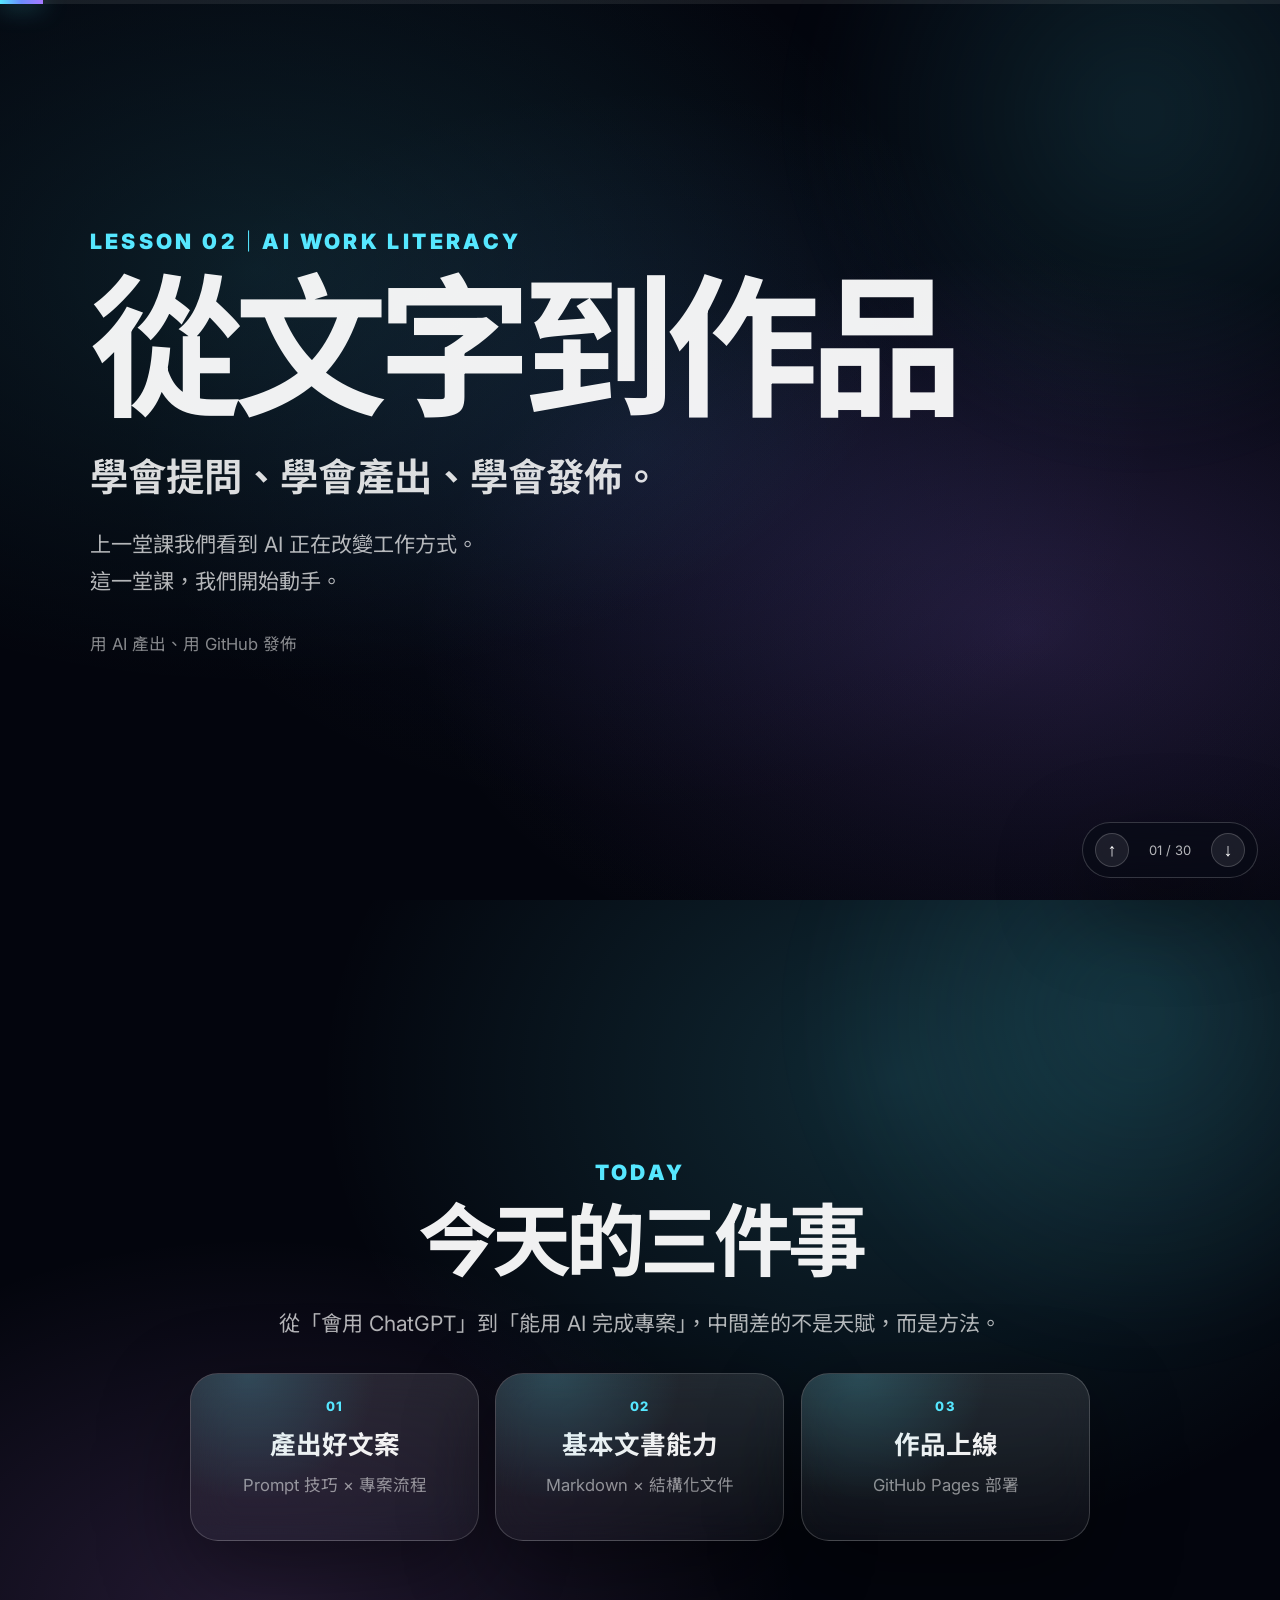
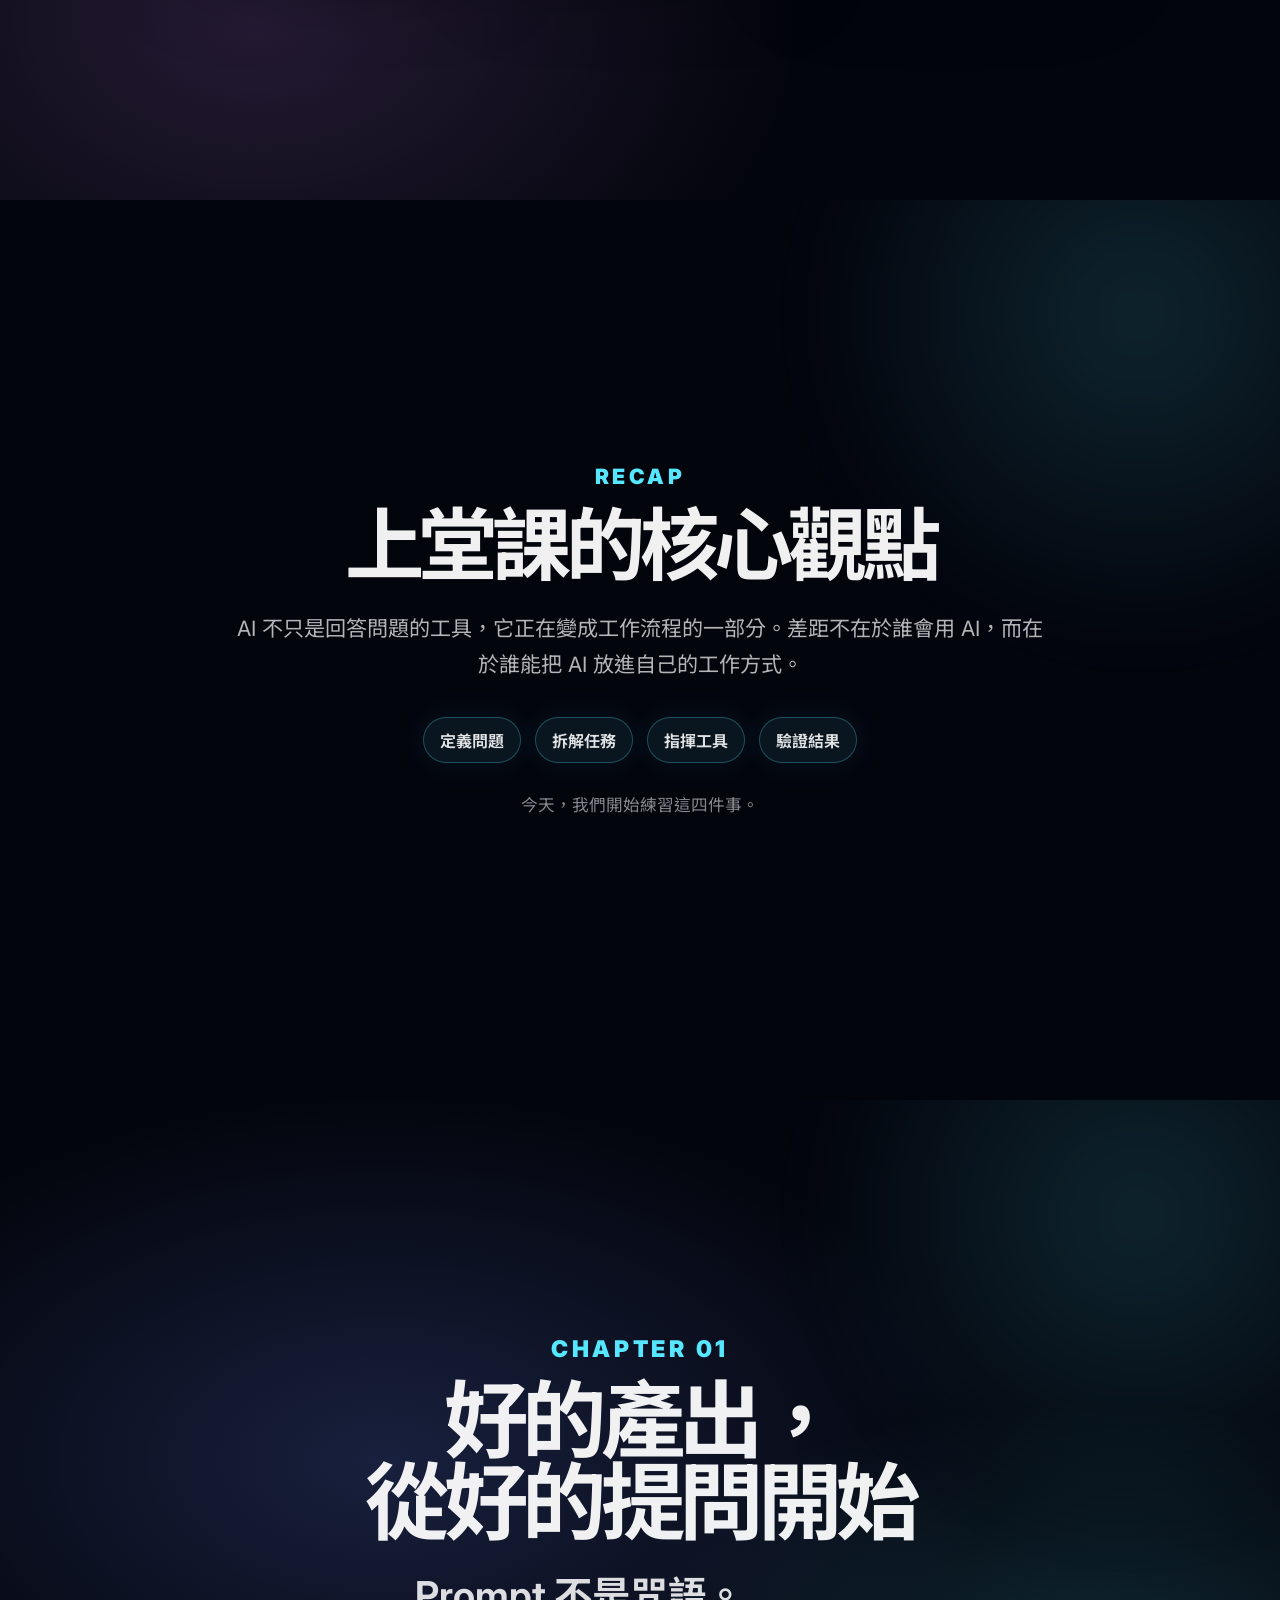
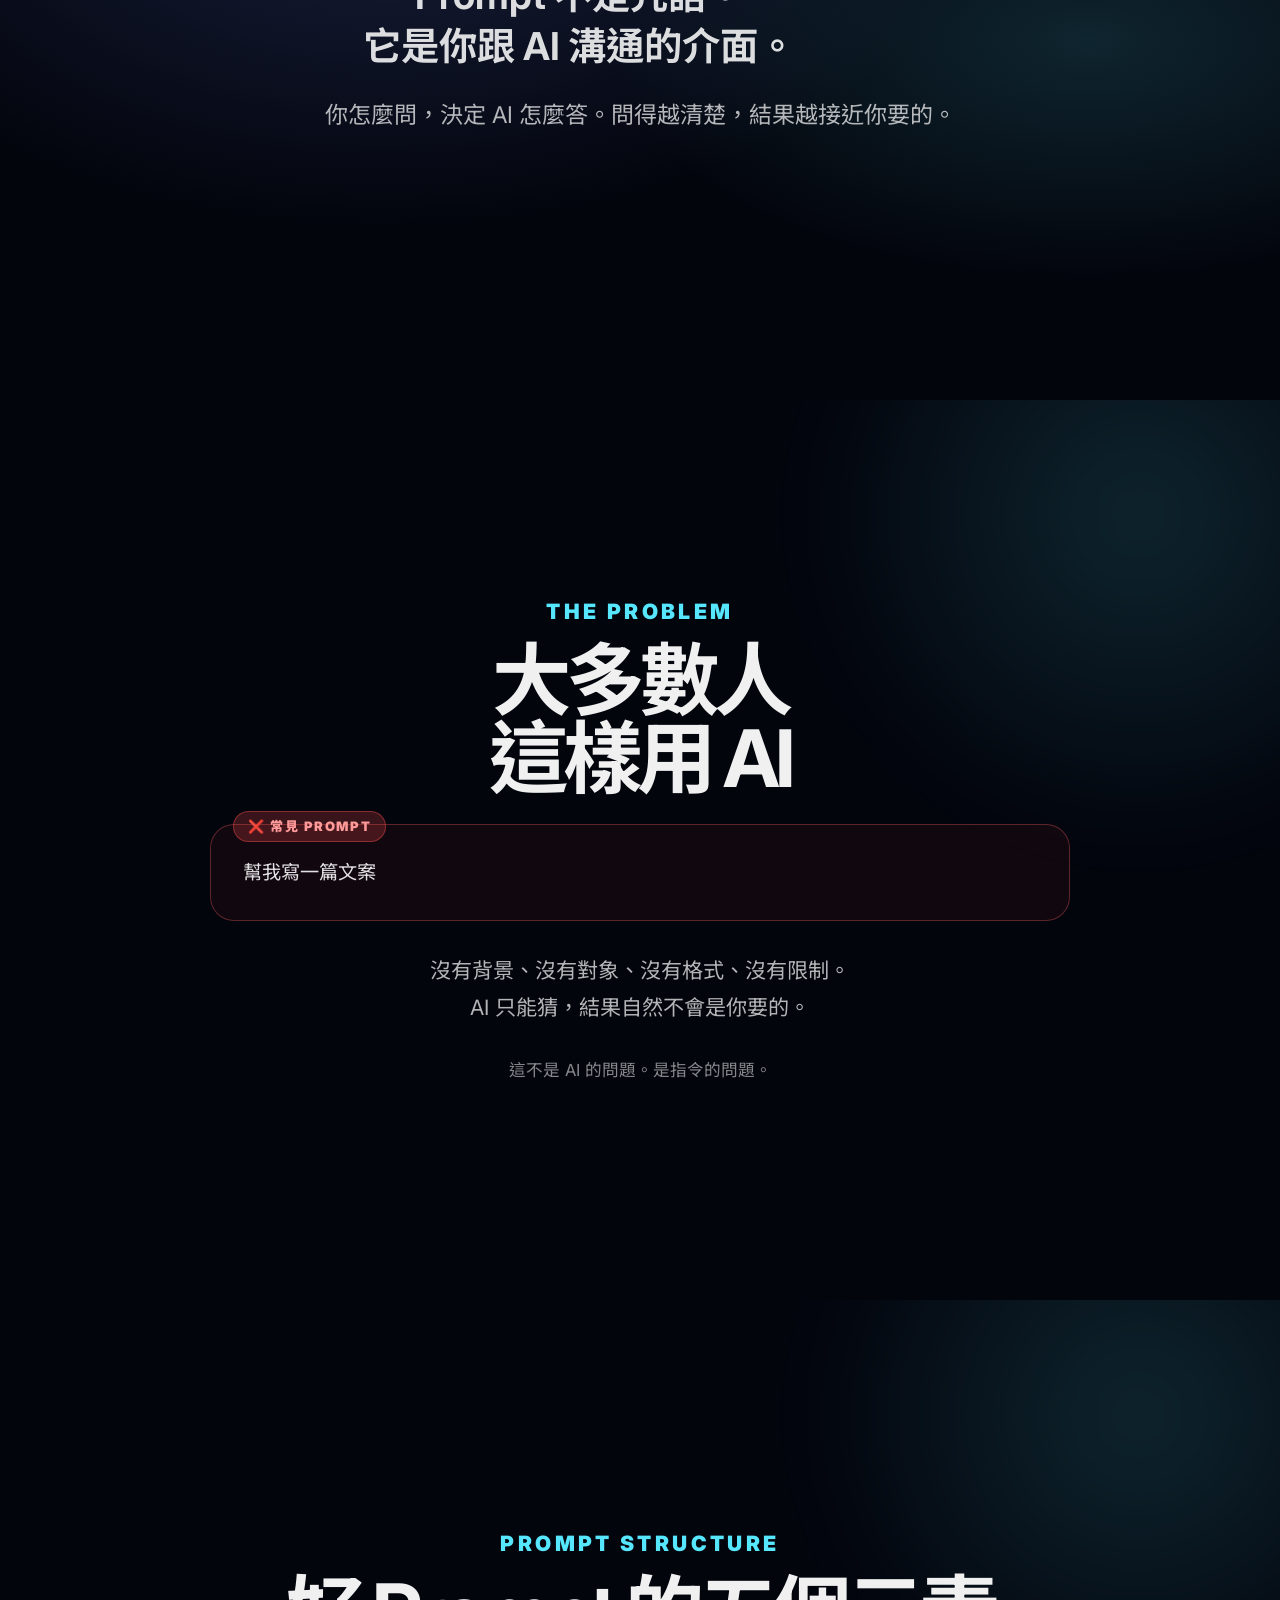
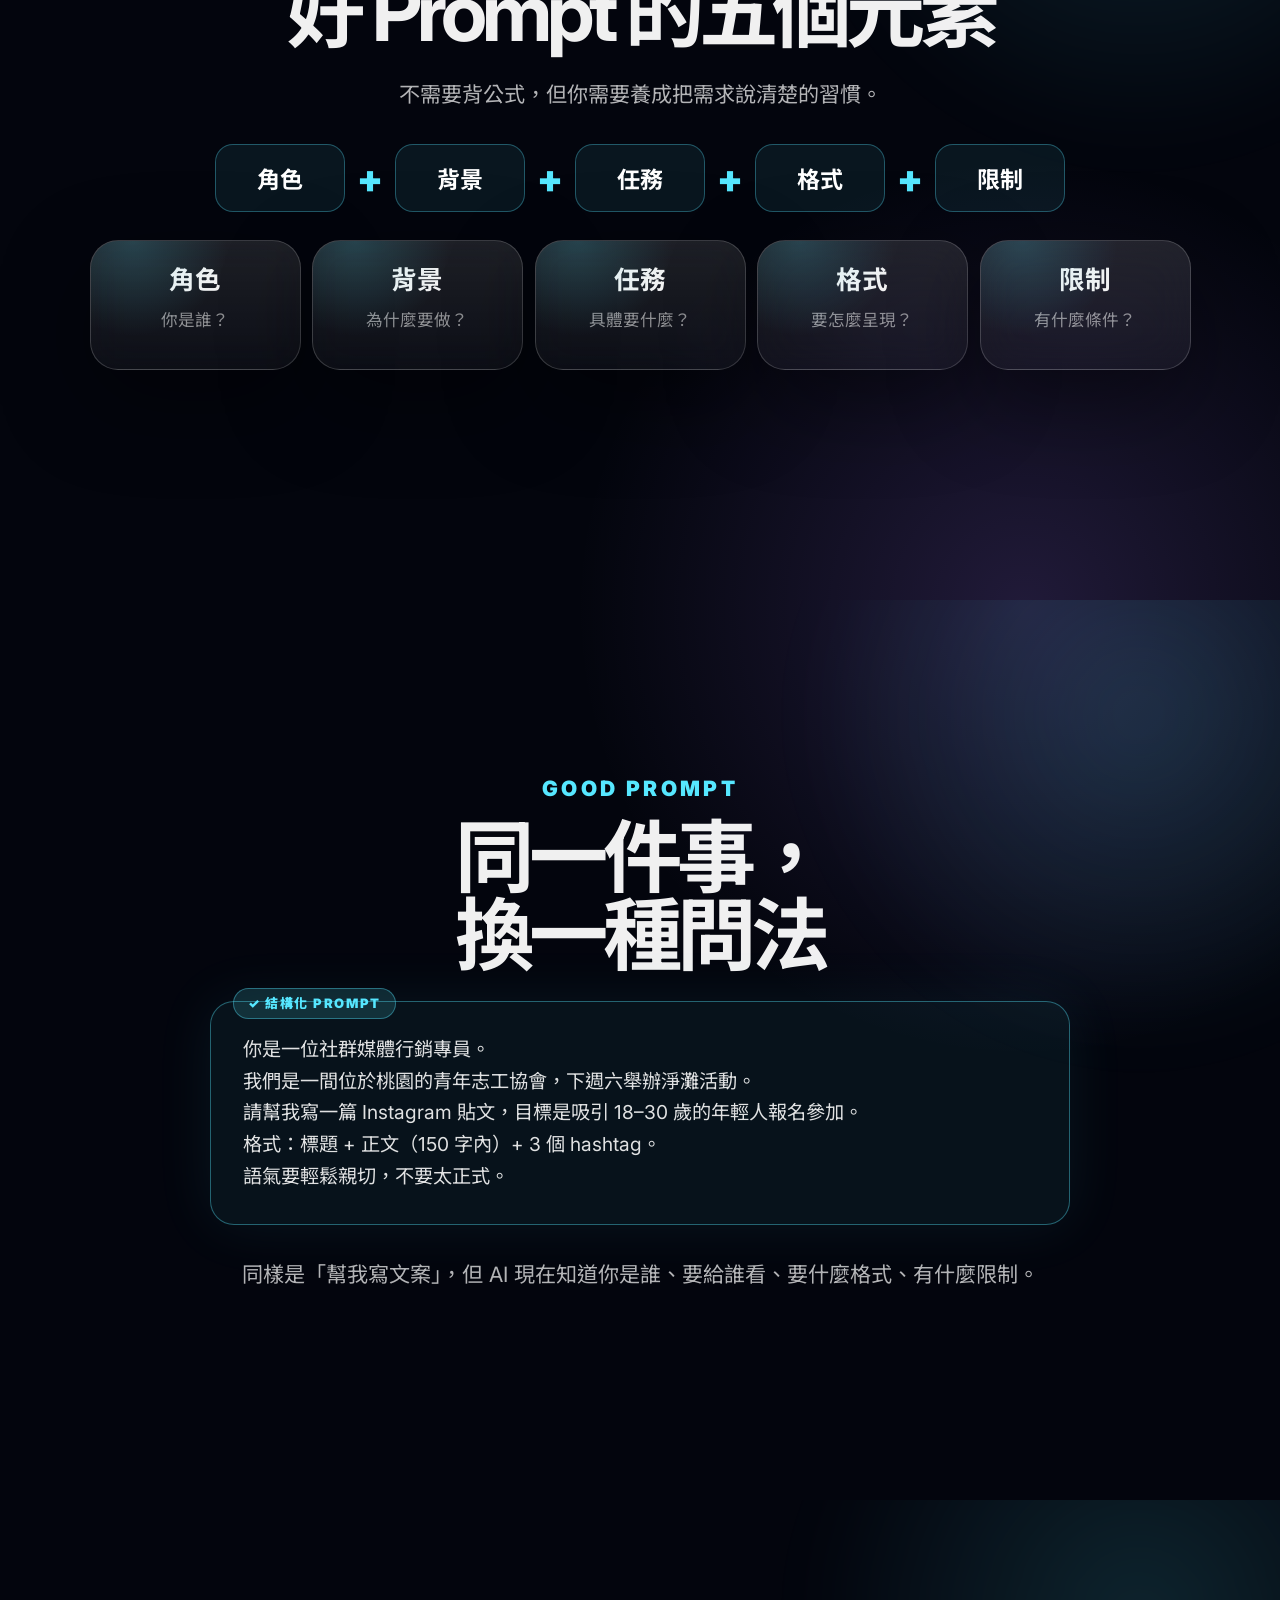
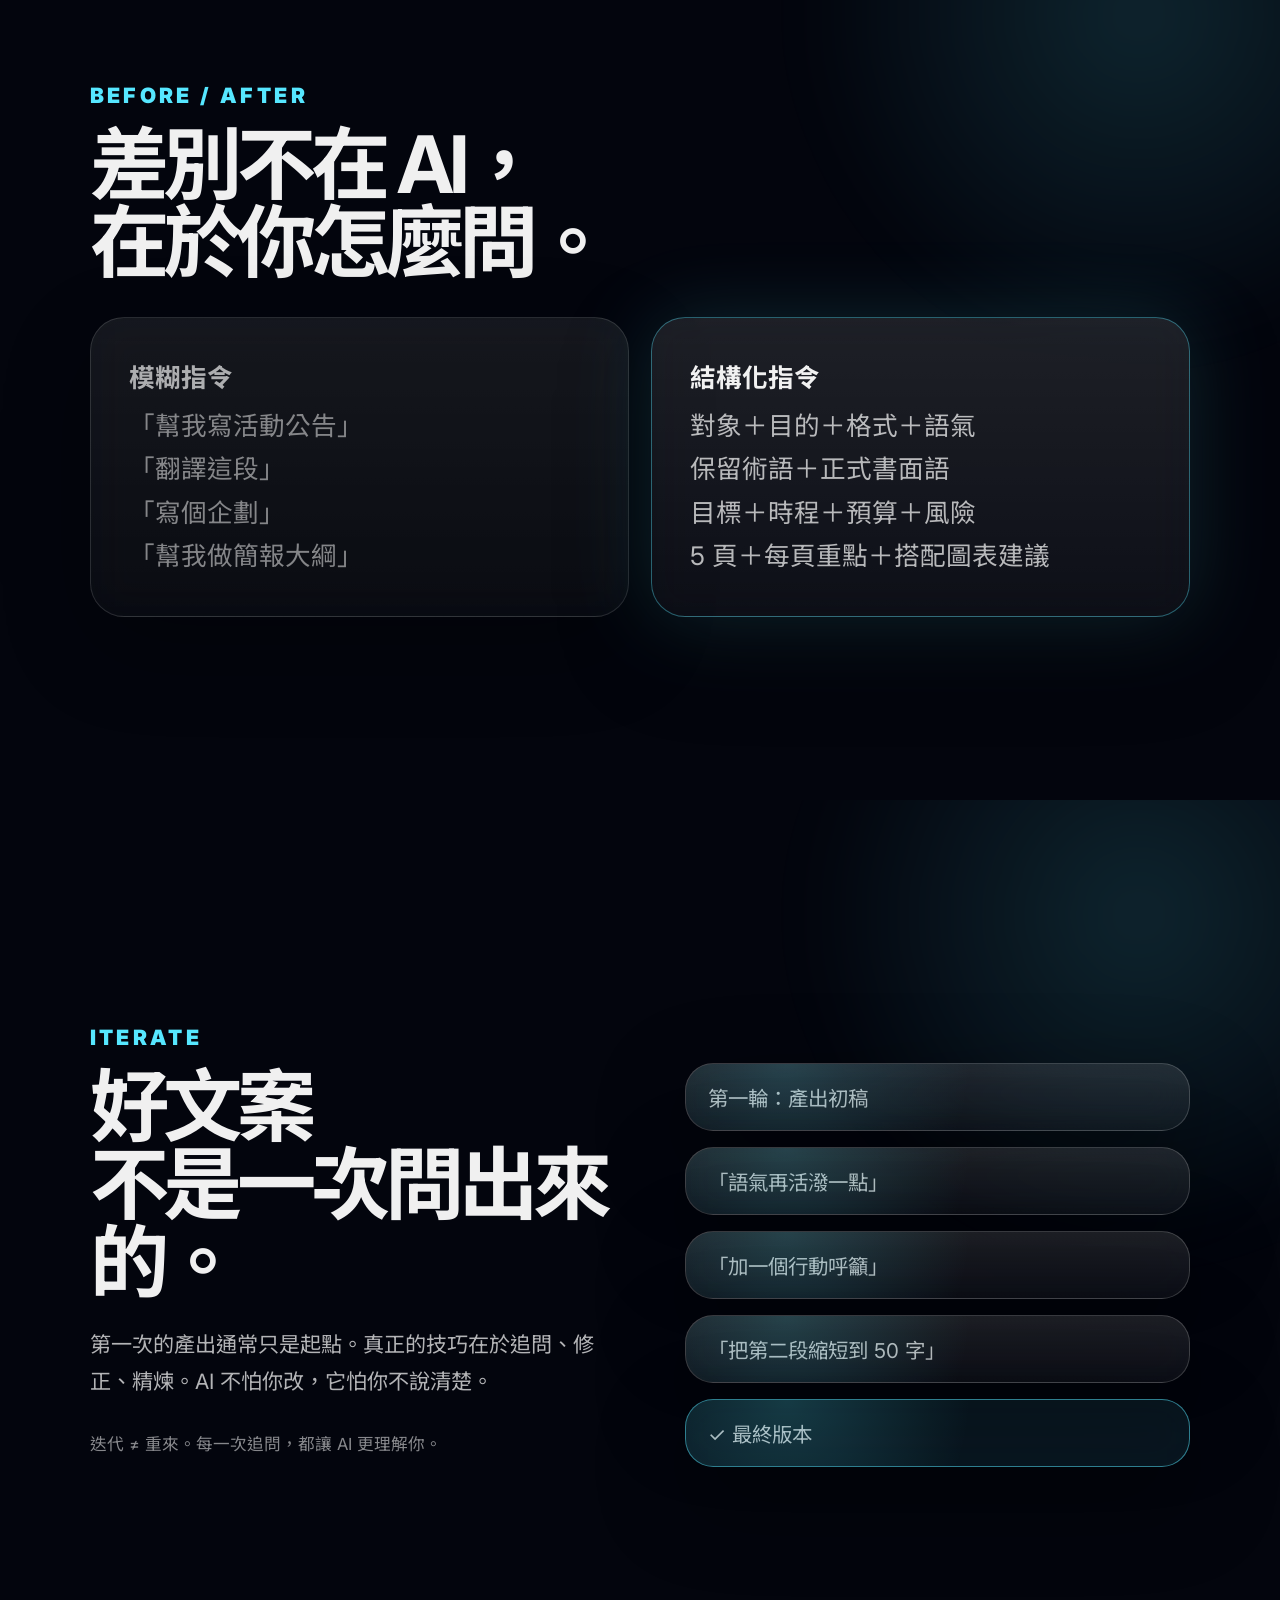
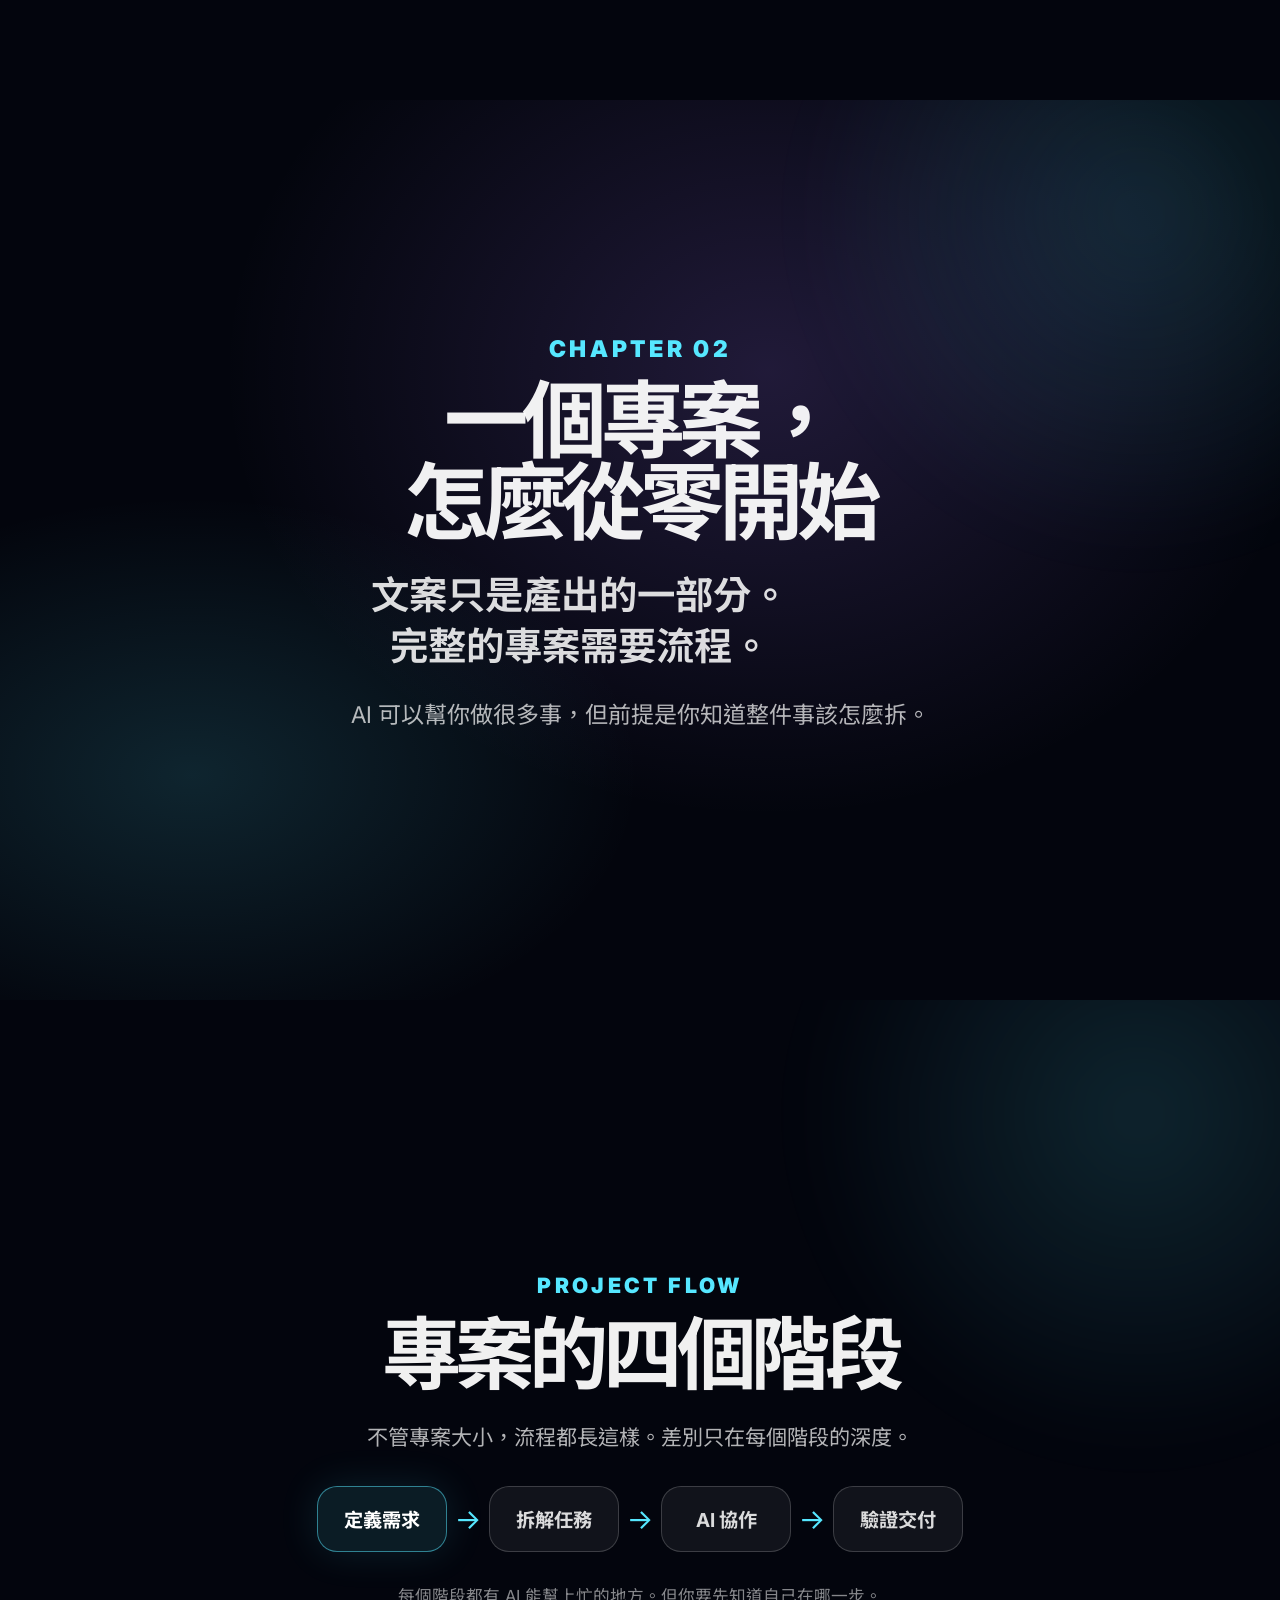
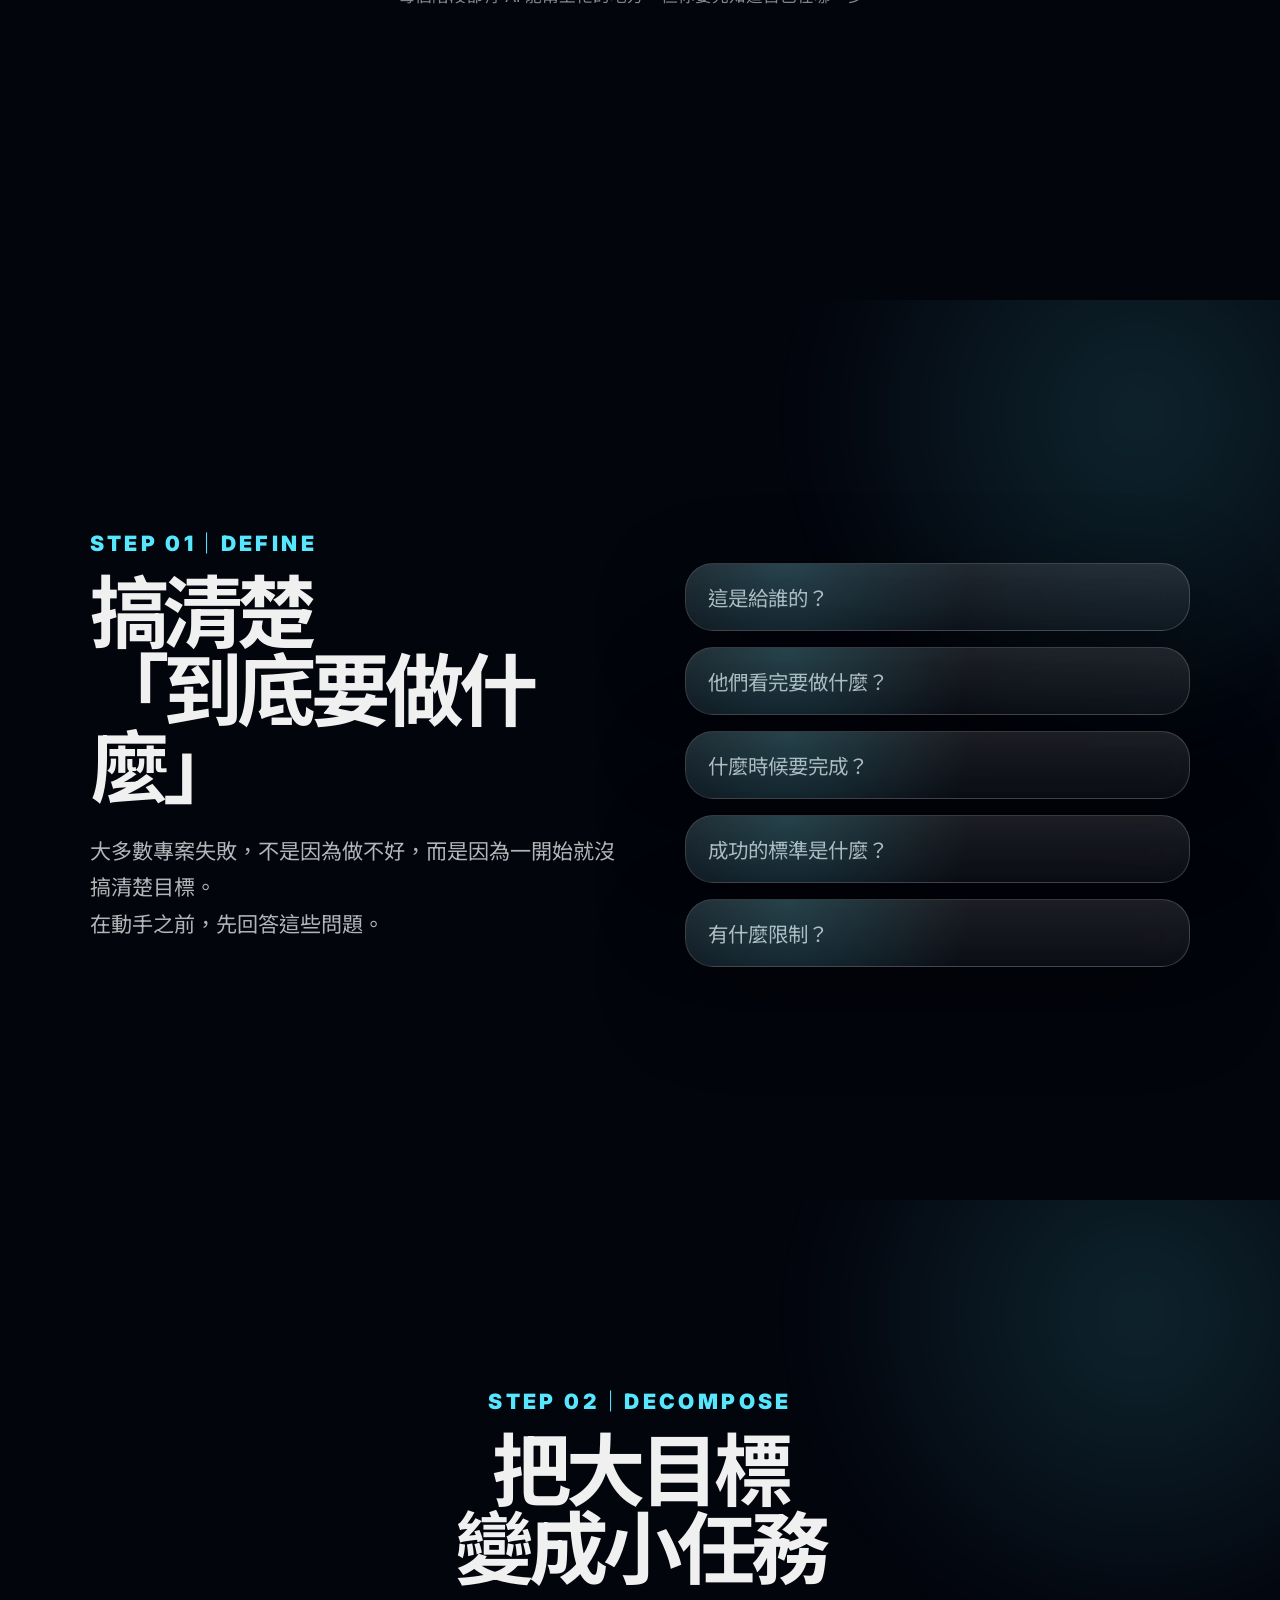
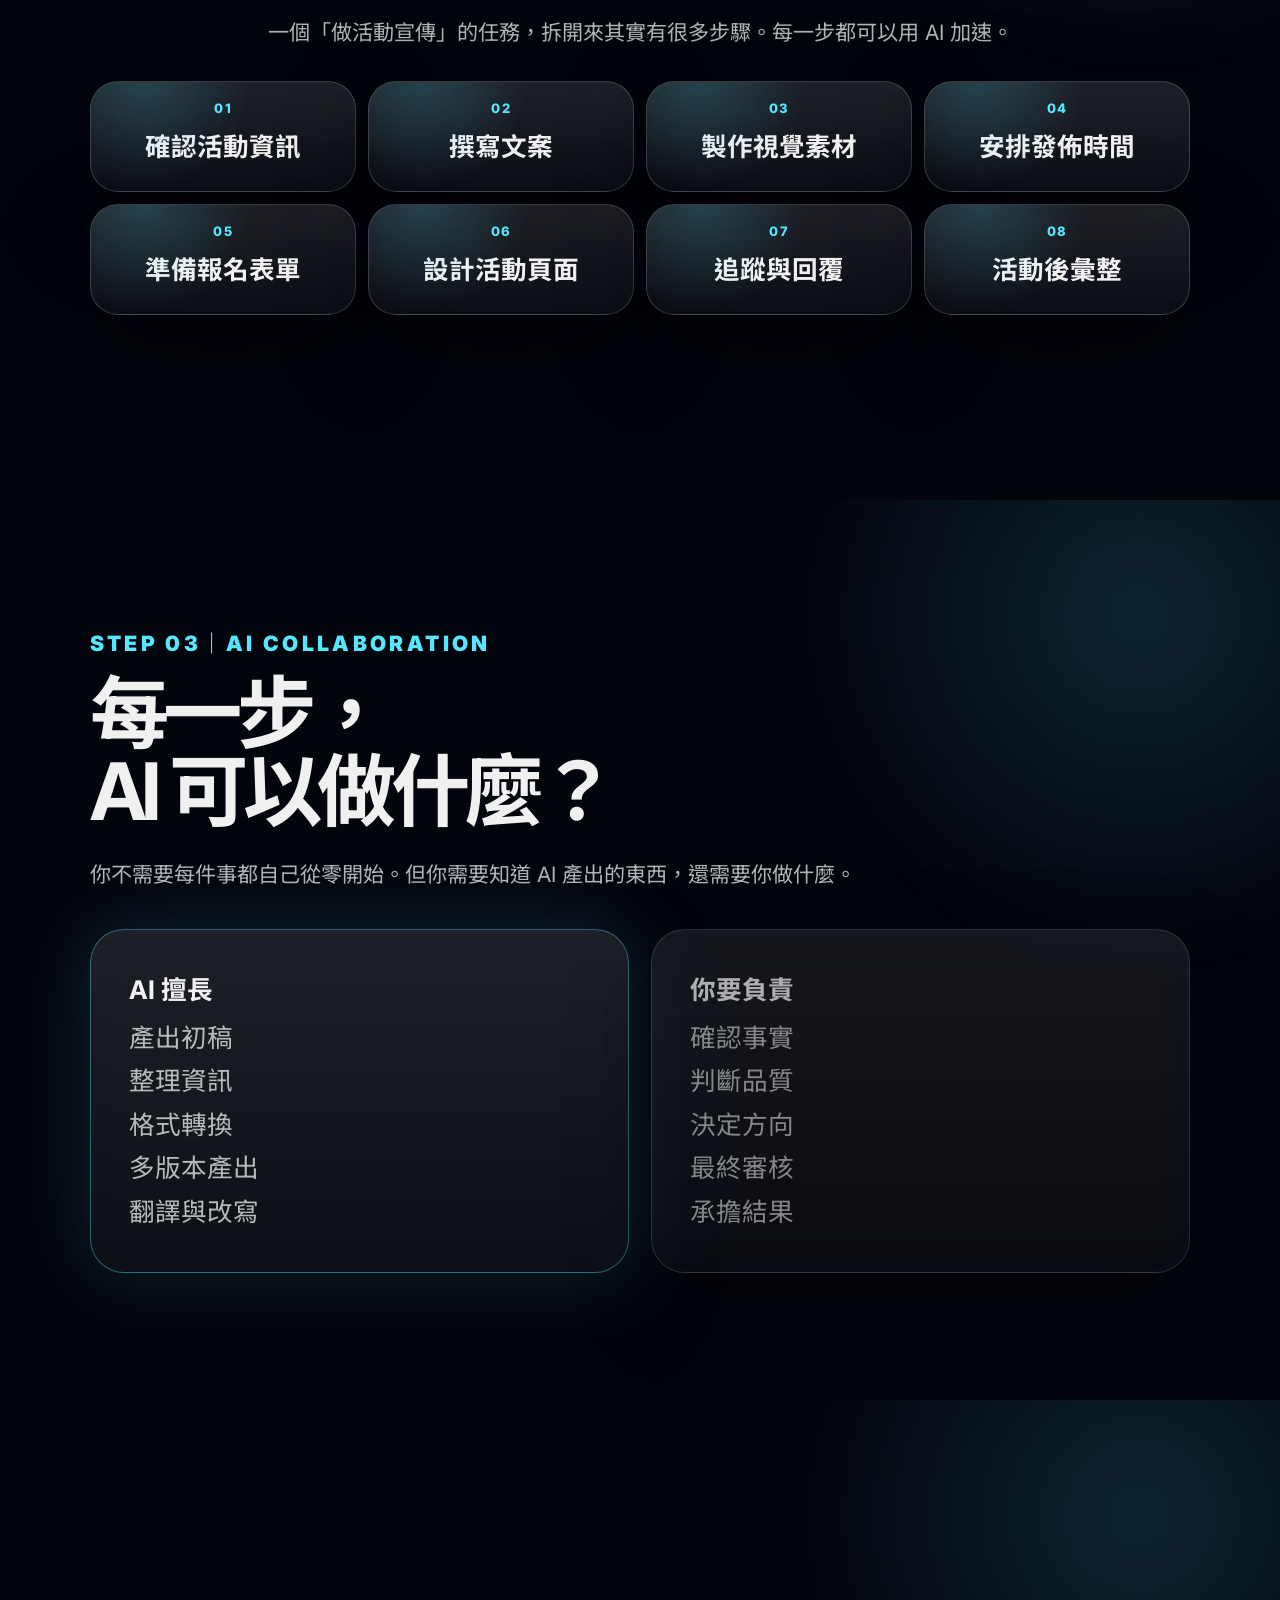
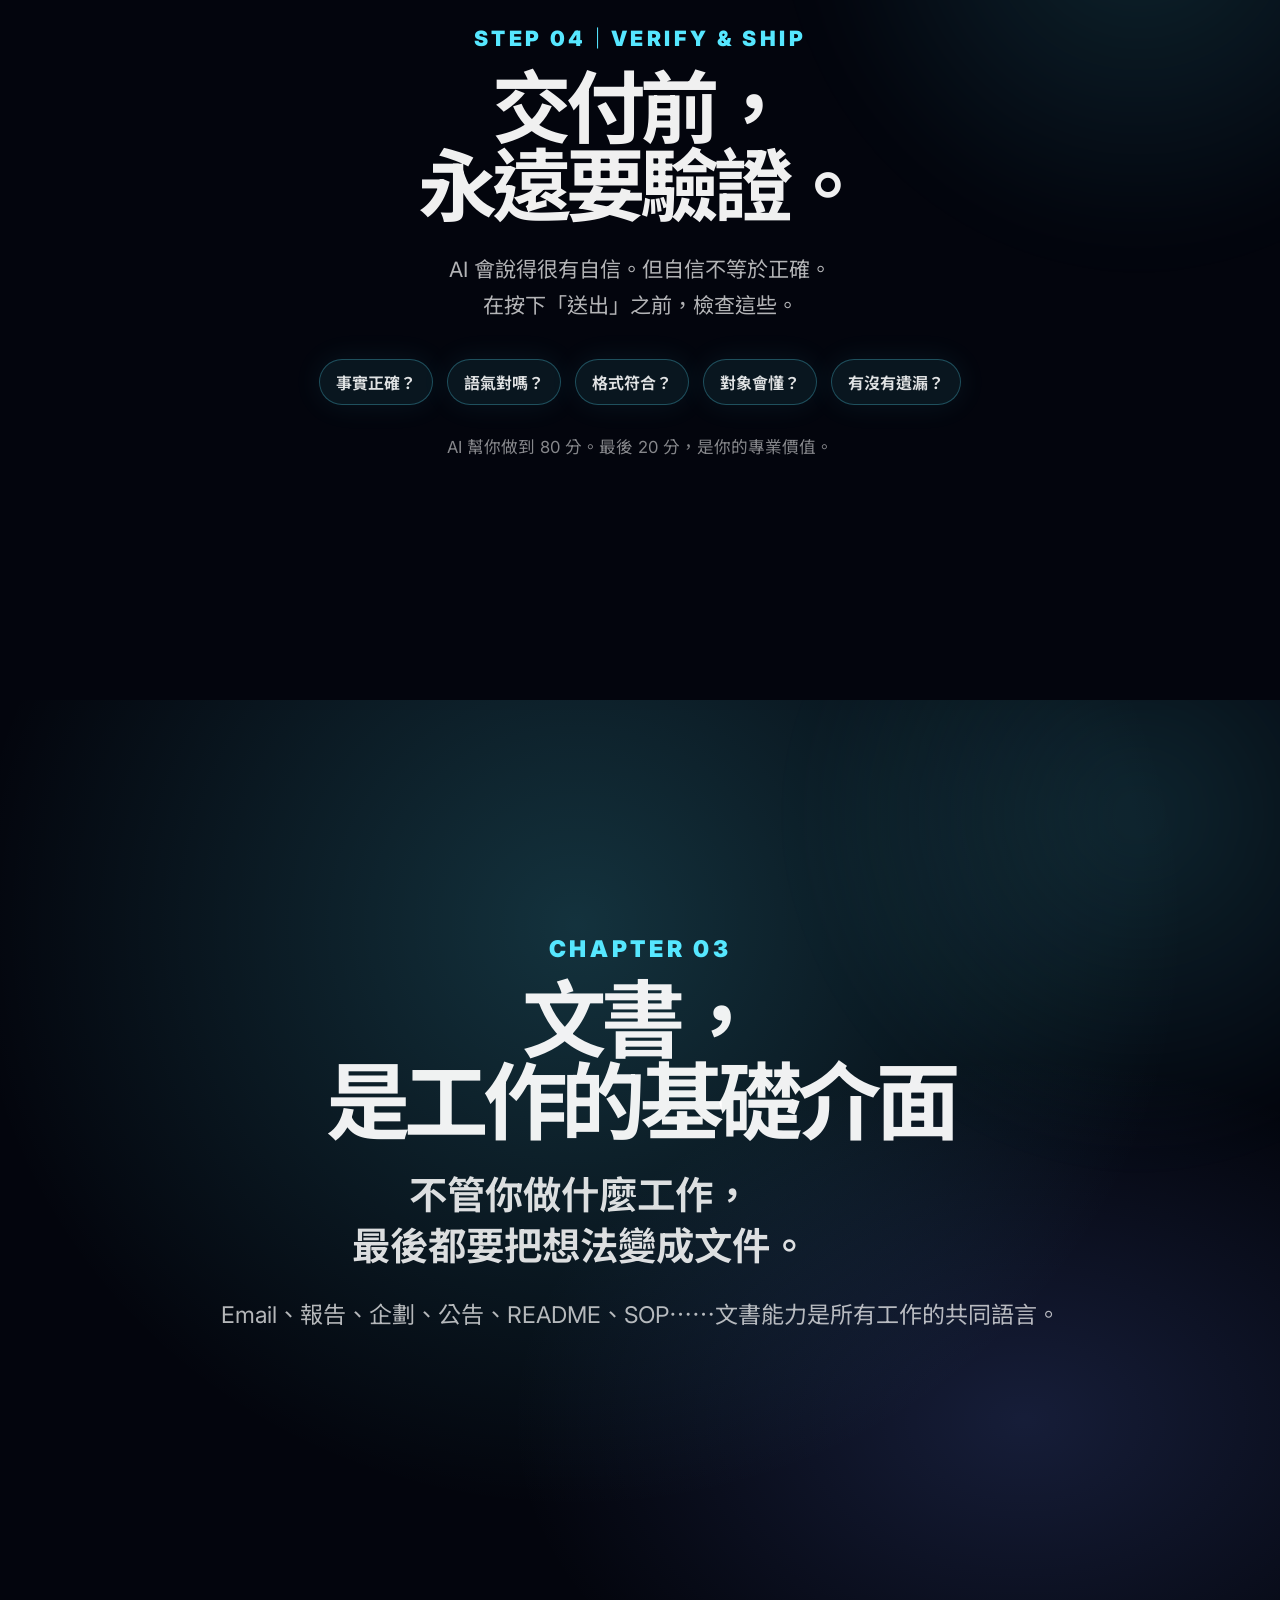
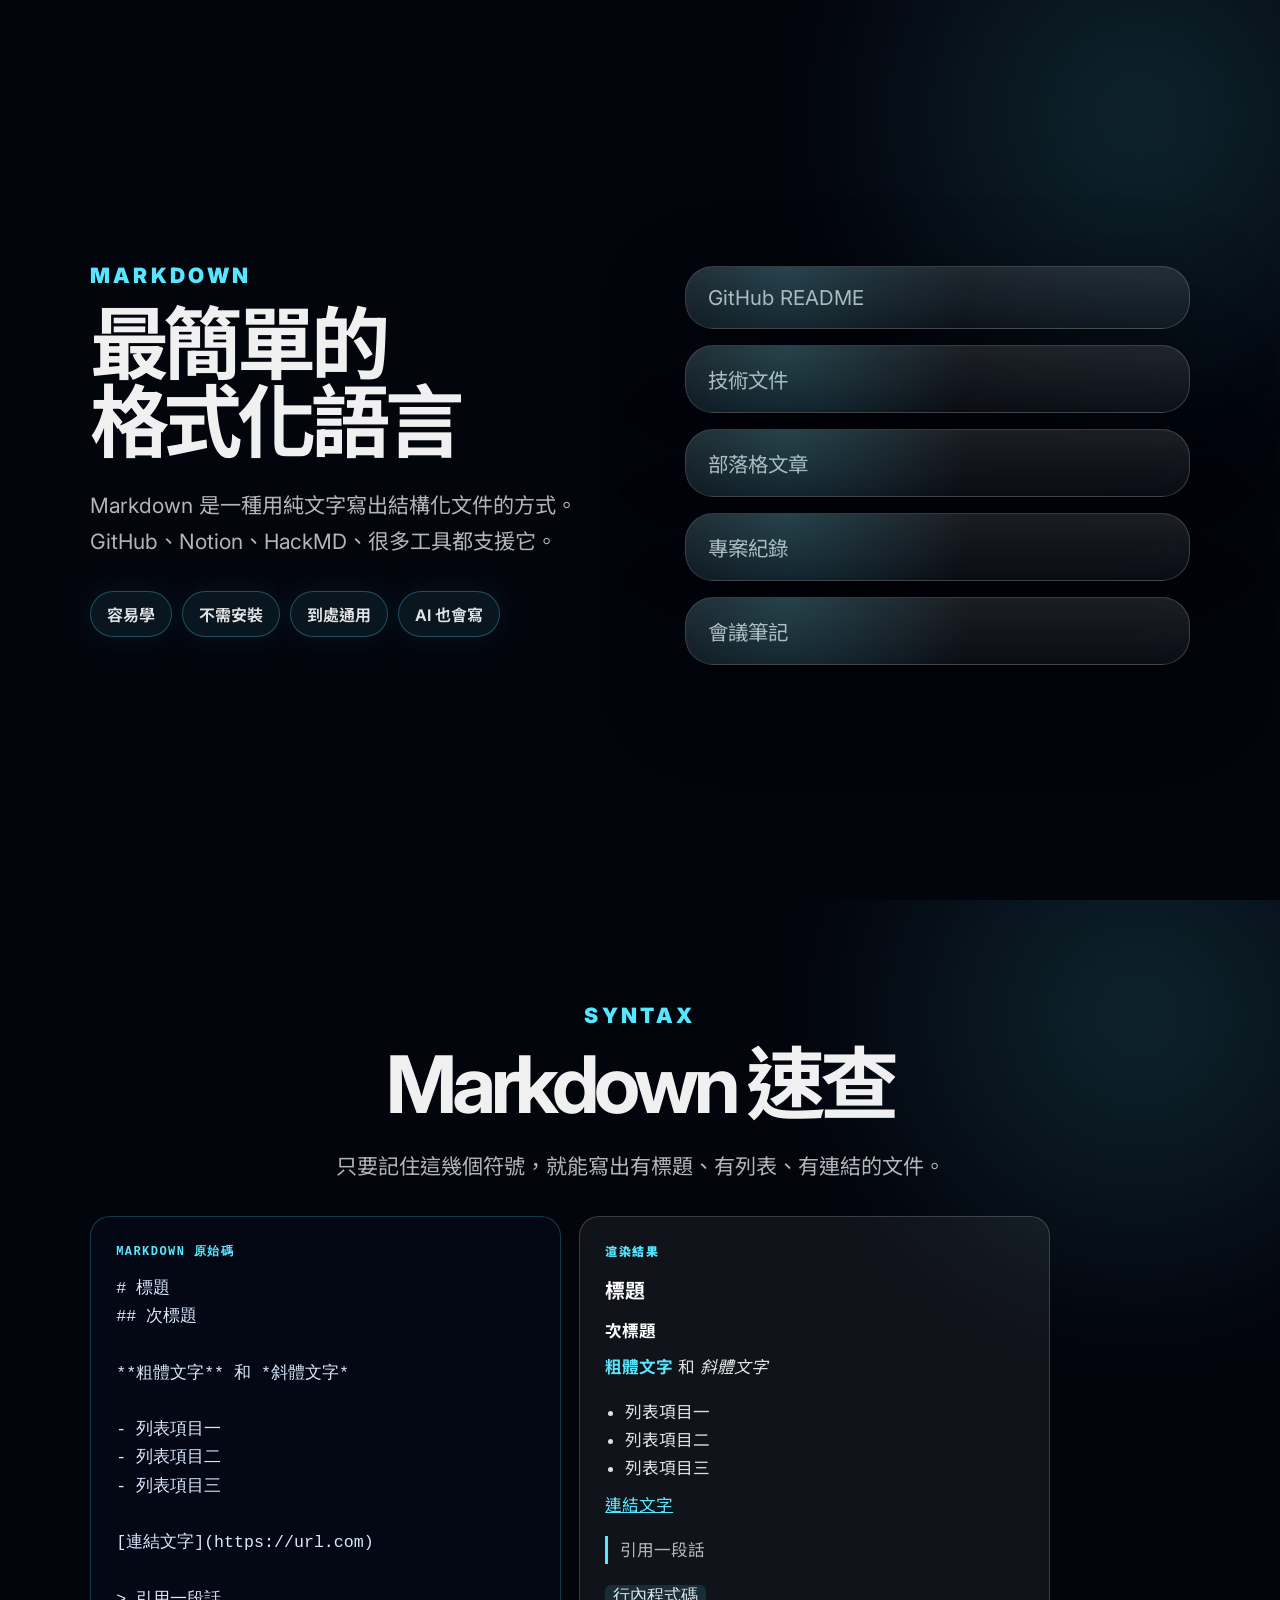
==== index.html @ 3297db9a "Rename index (1).html to index.html" ====
<!doctype html>
<html lang="zh-Hant">
<head>
  <meta charset="utf-8" />
  <meta name="viewport" content="width=device-width, initial-scale=1" />
  <title>從文字到作品｜用 AI 產出、用 GitHub 發佈</title>
  <meta name="description" content="AI 應用課程第二堂：Prompt 技巧、專案流程、基本文書、GitHub Pages 部署。" />
  <link rel="preconnect" href="https://fonts.googleapis.com">
  <link rel="preconnect" href="https://fonts.gstatic.com" crossorigin>
  <link href="https://fonts.googleapis.com/css2?family=Inter:wght@400;500;600;700;800;900&family=Noto+Sans+TC:wght@400;500;700;900&display=swap" rel="stylesheet">
  <link rel="stylesheet" href="style.css" />
</head>
<body>
  <div class="progress" aria-hidden="true"><span id="progressBar"></span></div>
  <nav class="deck-nav" aria-label="簡報導覽">
    <button id="prevBtn" type="button" aria-label="上一頁">↑</button>
    <span id="pageIndicator">01 / 30</span>
    <button id="nextBtn" type="button" aria-label="下一頁">↓</button>
  </nav>

  <main id="deck">

    <!-- ═══════════════════════════════════════════ P1 HERO ═══ -->
    <section class="slide hero gradient-bg-01" id="p1">
      <div class="shade light"></div>
      <div class="content hero-content left">
        <p class="eyebrow">Lesson 02｜AI Work Literacy</p>
        <h1>從文字到作品</h1>
        <p class="subtitle">學會提問、學會產出、學會發佈。</p>
        <p class="narrative">上一堂課我們看到 AI 正在改變工作方式。<br>這一堂課，我們開始動手。</p>
        <p class="micro">用 AI 產出、用 GitHub 發佈</p>
      </div>
    </section>

    <!-- ═══════════════════════════════════════════ P2 TODAY ═══ -->
    <section class="slide card-grid-slide gradient-bg-02" id="p2">
      <div class="content narrow center">
        <p class="eyebrow">Today</p>
        <h2>今天的三件事</h2>
        <p class="narrative">從「會用 ChatGPT」到「能用 AI 完成專案」，中間差的不是天賦，而是方法。</p>
        <div class="cards three">
          <article class="glass-card"><span>01</span><h3>產出好文案</h3><p class="micro">Prompt 技巧 × 專案流程</p></article>
          <article class="glass-card"><span>02</span><h3>基本文書能力</h3><p class="micro">Markdown × 結構化文件</p></article>
          <article class="glass-card"><span>03</span><h3>作品上線</h3><p class="micro">GitHub Pages 部署</p></article>
        </div>
      </div>
    </section>

    <!-- ═══════════════════════════════════════════ P3 RECAP ═══ -->
    <section class="slide narrative-slide" id="p3">
      <div class="content center narrow">
        <p class="eyebrow">Recap</p>
        <h2>上堂課的核心觀點</h2>
        <p class="narrative">AI 不只是回答問題的工具，它正在變成工作流程的一部分。差距不在於誰會用 AI，而在於誰能把 AI 放進自己的工作方式。</p>
        <div class="keyword-row">
          <span>定義問題</span><span>拆解任務</span><span>指揮工具</span><span>驗證結果</span>
        </div>
        <p class="micro" style="margin-top:28px;">今天，我們開始練習這四件事。</p>
      </div>
    </section>

    <!-- ═══════════════════════════════ CH1: PROMPT ═══ -->
    <section class="slide chapter gradient-bg-03" id="p4">
      <div class="content center wide">
        <p class="eyebrow">Chapter 01</p>
        <h2>好的產出，<br>從好的提問開始</h2>
        <p class="subtitle">Prompt 不是咒語。<br>它是你跟 AI 溝通的介面。</p>
        <p class="narrative">你怎麼問，決定 AI 怎麼答。問得越清楚，結果越接近你要的。</p>
      </div>
    </section>

    <!-- ═══════════════════════════════════════════ P5 BAD PROMPT ═══ -->
    <section class="slide narrative-slide" id="p5">
      <div class="content center narrow">
        <p class="eyebrow">The Problem</p>
        <h2>大多數人<br>這樣用 AI</h2>
        <div class="prompt-box bad">
          <span class="label">❌ 常見 Prompt</span>
          幫我寫一篇文案
        </div>
        <p class="narrative" style="margin-top:32px;">沒有背景、沒有對象、沒有格式、沒有限制。<br>AI 只能猜，結果自然不會是你要的。</p>
        <p class="micro">這不是 AI 的問題。是指令的問題。</p>
      </div>
    </section>

    <!-- ═══════════════════════════════════════════ P6 FORMULA ═══ -->
    <section class="slide card-grid-slide" id="p6">
      <div class="content center wide">
        <p class="eyebrow">Prompt Structure</p>
        <h2>好 Prompt 的五個元素</h2>
        <p class="narrative">不需要背公式，但你需要養成把需求說清楚的習慣。</p>
        <div class="formula-row">
          <div class="formula-item">角色</div>
          <div class="formula-plus">+</div>
          <div class="formula-item">背景</div>
          <div class="formula-plus">+</div>
          <div class="formula-item">任務</div>
          <div class="formula-plus">+</div>
          <div class="formula-item">格式</div>
          <div class="formula-plus">+</div>
          <div class="formula-item">限制</div>
        </div>
        <div class="cards five compact" style="margin-top:24px;">
          <article class="glass-card"><h3>角色</h3><p class="micro">你是誰？</p></article>
          <article class="glass-card"><h3>背景</h3><p class="micro">為什麼要做？</p></article>
          <article class="glass-card"><h3>任務</h3><p class="micro">具體要什麼？</p></article>
          <article class="glass-card"><h3>格式</h3><p class="micro">要怎麼呈現？</p></article>
          <article class="glass-card"><h3>限制</h3><p class="micro">有什麼條件？</p></article>
        </div>
      </div>
    </section>

    <!-- ═══════════════════════════════════════════ P7 GOOD PROMPT ═══ -->
    <section class="slide narrative-slide" id="p7">
      <div class="content center narrow">
        <p class="eyebrow">Good Prompt</p>
        <h2>同一件事，<br>換一種問法</h2>
        <div class="prompt-box good">
          <span class="label">✓ 結構化 Prompt</span>
          你是一位社群媒體行銷專員。<br>
          我們是一間位於桃園的青年志工協會，下週六舉辦淨灘活動。<br>
          請幫我寫一篇 Instagram 貼文，目標是吸引 18–30 歲的年輕人報名參加。<br>
          格式：標題 + 正文（150 字內）+ 3 個 hashtag。<br>
          語氣要輕鬆親切，不要太正式。
        </div>
        <p class="narrative" style="margin-top:32px;">同樣是「幫我寫文案」，但 AI 現在知道你是誰、要給誰看、要什麼格式、有什麼限制。</p>
      </div>
    </section>

    <!-- ═══════════════════════════════════════════ P8 COMPARISON ═══ -->
    <section class="slide split-comparison" id="p8">
      <div class="content wide">
        <p class="eyebrow">Before / After</p>
        <h2>差別不在 AI，<br>在於你怎麼問。</h2>
        <div class="compare-grid">
          <article class="compare-card dim">
            <h3>模糊指令</h3>
            <p>「幫我寫活動公告」<br>「翻譯這段」<br>「寫個企劃」<br>「幫我做簡報大綱」</p>
          </article>
          <article class="compare-card glow">
            <h3>結構化指令</h3>
            <p>對象＋目的＋格式＋語氣<br>保留術語＋正式書面語<br>目標＋時程＋預算＋風險<br>5 頁＋每頁重點＋搭配圖表建議</p>
          </article>
        </div>
      </div>
    </section>

    <!-- ═══════════════════════════════════════════ P9 ITERATE ═══ -->
    <section class="slide narrative-slide" id="p9">
      <div class="content split align-center">
        <div>
          <p class="eyebrow">Iterate</p>
          <h2>好文案<br>不是一次問出來的。</h2>
          <p class="narrative">第一次的產出通常只是起點。真正的技巧在於追問、修正、精煉。AI 不怕你改，它怕你不說清楚。</p>
          <p class="micro">迭代 ≠ 重來。每一次追問，都讓 AI 更理解你。</p>
        </div>
        <div class="cards vertical">
          <article class="glass-card thin">第一輪：產出初稿</article>
          <article class="glass-card thin">「語氣再活潑一點」</article>
          <article class="glass-card thin">「加一個行動呼籲」</article>
          <article class="glass-card thin">「把第二段縮短到 50 字」</article>
          <article class="glass-card thin highlight" style="border-color:rgba(86,231,255,.5);background:rgba(86,231,255,.08);">✓ 最終版本</article>
        </div>
      </div>
    </section>

    <!-- ═══════════════════════════════ CH2: PROJECT ═══ -->
    <section class="slide chapter gradient-bg-04" id="p10">
      <div class="content center wide">
        <p class="eyebrow">Chapter 02</p>
        <h2>一個專案，<br>怎麼從零開始</h2>
        <p class="subtitle">文案只是產出的一部分。<br>完整的專案需要流程。</p>
        <p class="narrative">AI 可以幫你做很多事，但前提是你知道整件事該怎麼拆。</p>
      </div>
    </section>

    <!-- ═══════════════════════════════════════════ P11 FLOW ═══ -->
    <section class="slide narrative-slide" id="p11">
      <div class="content center wide">
        <p class="eyebrow">Project Flow</p>
        <h2>專案的四個階段</h2>
        <p class="narrative">不管專案大小，流程都長這樣。差別只在每個階段的深度。</p>
        <div class="flow-horizontal">
          <div class="flow-node active">定義需求</div>
          <div class="flow-arrow">→</div>
          <div class="flow-node">拆解任務</div>
          <div class="flow-arrow">→</div>
          <div class="flow-node">AI 協作</div>
          <div class="flow-arrow">→</div>
          <div class="flow-node">驗證交付</div>
        </div>
        <p class="micro">每個階段都有 AI 能幫上忙的地方。但你要先知道自己在哪一步。</p>
      </div>
    </section>

    <!-- ═══════════════════════════════════════════ P12 DEFINE ═══ -->
    <section class="slide narrative-slide" id="p12">
      <div class="content split align-center">
        <div>
          <p class="eyebrow">Step 01｜Define</p>
          <h2>搞清楚<br>「到底要做什麼」</h2>
          <p class="narrative">大多數專案失敗，不是因為做不好，而是因為一開始就沒搞清楚目標。<br>在動手之前，先回答這些問題。</p>
        </div>
        <div class="cards vertical">
          <article class="glass-card thin">這是給誰的？</article>
          <article class="glass-card thin">他們看完要做什麼？</article>
          <article class="glass-card thin">什麼時候要完成？</article>
          <article class="glass-card thin">成功的標準是什麼？</article>
          <article class="glass-card thin">有什麼限制？</article>
        </div>
      </div>
    </section>

    <!-- ═══════════════════════════════════════════ P13 DECOMPOSE ═══ -->
    <section class="slide card-grid-slide" id="p13">
      <div class="content center wide">
        <p class="eyebrow">Step 02｜Decompose</p>
        <h2>把大目標<br>變成小任務</h2>
        <p class="narrative">一個「做活動宣傳」的任務，拆開來其實有很多步驟。每一步都可以用 AI 加速。</p>
        <div class="cards four compact">
          <article class="glass-card"><span>01</span><h3>確認活動資訊</h3></article>
          <article class="glass-card"><span>02</span><h3>撰寫文案</h3></article>
          <article class="glass-card"><span>03</span><h3>製作視覺素材</h3></article>
          <article class="glass-card"><span>04</span><h3>安排發佈時間</h3></article>
          <article class="glass-card"><span>05</span><h3>準備報名表單</h3></article>
          <article class="glass-card"><span>06</span><h3>設計活動頁面</h3></article>
          <article class="glass-card"><span>07</span><h3>追蹤與回覆</h3></article>
          <article class="glass-card"><span>08</span><h3>活動後彙整</h3></article>
        </div>
      </div>
    </section>

    <!-- ═══════════════════════════════════════════ P14 AI COLLAB ═══ -->
    <section class="slide split-comparison" id="p14">
      <div class="content wide">
        <p class="eyebrow">Step 03｜AI Collaboration</p>
        <h2>每一步，<br>AI 可以做什麼？</h2>
        <p class="narrative">你不需要每件事都自己從零開始。但你需要知道 AI 產出的東西，還需要你做什麼。</p>
        <div class="compare-grid">
          <article class="compare-card glow">
            <h3>AI 擅長</h3>
            <p>產出初稿<br>整理資訊<br>格式轉換<br>多版本產出<br>翻譯與改寫</p>
          </article>
          <article class="compare-card dim">
            <h3>你要負責</h3>
            <p>確認事實<br>判斷品質<br>決定方向<br>最終審核<br>承擔結果</p>
          </article>
        </div>
      </div>
    </section>

    <!-- ═══════════════════════════════════════════ P15 VERIFY ═══ -->
    <section class="slide quote-slide" id="p15">
      <div class="content center narrow">
        <p class="eyebrow">Step 04｜Verify & Ship</p>
        <h2>交付前，<br>永遠要驗證。</h2>
        <p class="narrative">AI 會說得很有自信。但自信不等於正確。<br>在按下「送出」之前，檢查這些。</p>
        <div class="keyword-row">
          <span>事實正確？</span><span>語氣對嗎？</span><span>格式符合？</span><span>對象會懂？</span><span>有沒有遺漏？</span>
        </div>
        <p class="micro" style="margin-top:28px;">AI 幫你做到 80 分。最後 20 分，是你的專業價值。</p>
      </div>
    </section>

    <!-- ═══════════════════════════════ CH3: DOCUMENTS ═══ -->
    <section class="slide chapter gradient-bg-05" id="p16">
      <div class="content center wide">
        <p class="eyebrow">Chapter 03</p>
        <h2>文書，<br>是工作的基礎介面</h2>
        <p class="subtitle">不管你做什麼工作，<br>最後都要把想法變成文件。</p>
        <p class="narrative">Email、報告、企劃、公告、README、SOP⋯⋯文書能力是所有工作的共同語言。</p>
      </div>
    </section>

    <!-- ═══════════════════════════════════════════ P17 MARKDOWN INTRO ═══ -->
    <section class="slide narrative-slide" id="p17">
      <div class="content split align-center">
        <div>
          <p class="eyebrow">Markdown</p>
          <h2>最簡單的<br>格式化語言</h2>
          <p class="narrative">Markdown 是一種用純文字寫出結構化文件的方式。GitHub、Notion、HackMD、很多工具都支援它。</p>
          <div class="chips"><span>容易學</span><span>不需安裝</span><span>到處通用</span><span>AI 也會寫</span></div>
        </div>
        <div class="cards vertical">
          <article class="glass-card thin">GitHub README</article>
          <article class="glass-card thin">技術文件</article>
          <article class="glass-card thin">部落格文章</article>
          <article class="glass-card thin">專案紀錄</article>
          <article class="glass-card thin">會議筆記</article>
        </div>
      </div>
    </section>

    <!-- ═══════════════════════════════════════════ P18 MARKDOWN SYNTAX ═══ -->
    <section class="slide card-grid-slide" id="p18">
      <div class="content center wide">
        <p class="eyebrow">Syntax</p>
        <h2>Markdown 速查</h2>
        <p class="narrative">只要記住這幾個符號，就能寫出有標題、有列表、有連結的文件。</p>
        <div class="md-split">
          <div class="md-raw"><span class="md-label">Markdown 原始碼</span># 標題
## 次標題

**粗體文字** 和 *斜體文字*

- 列表項目一
- 列表項目二
- 列表項目三

[連結文字](https://url.com)

> 引用一段話

`行內程式碼`</div>
          <div class="md-preview">
            <span class="md-label">渲染結果</span>
            <h4>標題</h4>
            <h4 style="font-size:1em;">次標題</h4>
            <p><strong>粗體文字</strong> 和 <em>斜體文字</em></p>
            <ul>
              <li>列表項目一</li>
              <li>列表項目二</li>
              <li>列表項目三</li>
            </ul>
            <p><span style="color:var(--cyan);text-decoration:underline;">連結文字</span></p>
            <p style="border-left:3px solid var(--cyan);padding-left:12px;color:var(--muted);">引用一段話</p>
            <p><code style="background:rgba(86,231,255,.12);padding:2px 8px;border-radius:6px;">行內程式碼</code></p>
          </div>
        </div>
      </div>
    </section>

    <!-- ═══════════════════════════════════════════ P19 AI + DOCS ═══ -->
    <section class="slide narrative-slide" id="p19">
      <div class="content center narrow">
        <p class="eyebrow">AI + Documents</p>
        <h2>用 AI 產出<br>結構化文件</h2>
        <div class="prompt-box good">
          <span class="label">✓ 範例 Prompt</span>
          請用 Markdown 格式，幫我寫一份「淨灘志工活動」的 README 文件。<br><br>
          包含：活動簡介、時間地點、報名方式、注意事項、聯絡資訊。<br>
          用清楚的標題和列表來組織內容。
        </div>
        <p class="narrative" style="margin-top:28px;">AI 產出 → 你檢查結構 → 修正內容 → 放進專案。<br>文件不是寫完就好，它是溝通的介面。</p>
      </div>
    </section>

    <!-- ═══════════════════════════════ CH4: GITHUB PAGES ═══ -->
    <section class="slide chapter gradient-bg-01" id="p20">
      <div class="content center wide">
        <p class="eyebrow">Chapter 04</p>
        <h2>讓你的作品<br>被世界看到</h2>
        <p class="subtitle">寫出來的東西，如果沒有人看得到，<br>就只是練習。</p>
        <p class="narrative">GitHub Pages 讓你免費把 HTML 網頁發佈到網路上。不需要買主機、不需要會後端。</p>
      </div>
    </section>

    <!-- ═══════════════════════════════════════════ P21 WHAT IS GITHUB ═══ -->
    <section class="slide narrative-slide" id="p21">
      <div class="content split align-center">
        <div>
          <p class="eyebrow">What is GitHub?</p>
          <h2>GitHub<br>是什麼？</h2>
          <p class="narrative">GitHub 是全球最大的程式碼與檔案協作平台。你可以把它想像成「程式碼版的 Google Drive」，但它還多了版本紀錄、網頁發佈、團隊協作等功能。</p>
        </div>
        <div class="cards vertical">
          <article class="glass-card thin">免費帳號就能用</article>
          <article class="glass-card thin">儲存任何類型的檔案</article>
          <article class="glass-card thin">記錄每一次修改</article>
          <article class="glass-card thin">支援網頁發佈（GitHub Pages）</article>
          <article class="glass-card thin">全球開發者都在用</article>
        </div>
      </div>
    </section>

    <!-- ═══════════════════════════════════════════ P22 STEP 1 ═══ -->
    <section class="slide card-grid-slide" id="p22">
      <div class="content center wide">
        <p class="eyebrow">Step 1</p>
        <h2>建立 GitHub 帳號</h2>
        <p class="narrative">如果你還沒有帳號，現在就去註冊。過程只需要幾分鐘。</p>
        <div class="ui-mockup">
          <div class="ui-mockup-bar">
            <div class="ui-dot"></div><div class="ui-dot"></div><div class="ui-dot"></div>
            <div class="ui-url-bar">https://github.com/signup</div>
          </div>
          <div class="ui-mockup-body">
            <div class="numbered-list" style="margin:0;">
              <div class="numbered-item"><div class="num-badge">1</div><p>前往 <strong>github.com</strong>，點選右上角 <strong>Sign up</strong></p></div>
              <div class="numbered-item"><div class="num-badge">2</div><p>輸入你的 <strong>Email</strong>，設定 <strong>密碼</strong> 和 <strong>使用者名稱</strong></p></div>
              <div class="numbered-item"><div class="num-badge">3</div><p>完成 Email 驗證（到信箱收驗證信）</p></div>
              <div class="numbered-item"><div class="num-badge">4</div><p>選擇 <strong>Free</strong> 方案即可（不需要付費）</p></div>
            </div>
          </div>
        </div>
        <p class="micro" style="margin-top:18px;">提示：使用者名稱會變成你的網址，例如 username.github.io</p>
      </div>
    </section>

    <!-- ═══════════════════════════════════════════ P23 STEP 2 ═══ -->
    <section class="slide card-grid-slide" id="p23">
      <div class="content center wide">
        <p class="eyebrow">Step 2</p>
        <h2>建立 Repository</h2>
        <p class="narrative">Repository（倉庫）就是一個放檔案的資料夾，但它有版本紀錄。</p>
        <div class="ui-mockup">
          <div class="ui-mockup-bar">
            <div class="ui-dot"></div><div class="ui-dot"></div><div class="ui-dot"></div>
            <div class="ui-url-bar">https://github.com/new</div>
          </div>
          <div class="ui-mockup-body">
            <div class="numbered-list" style="margin:0;">
              <div class="numbered-item"><div class="num-badge">1</div><p>登入 GitHub 後，點選右上角 <strong>＋</strong> → <strong>New repository</strong></p></div>
              <div class="numbered-item"><div class="num-badge">2</div><p>輸入 <strong>Repository name</strong>（例如：my-first-site）</p></div>
              <div class="numbered-item"><div class="num-badge">3</div><p>選擇 <strong>Public</strong>（公開，GitHub Pages 需要）</p></div>
              <div class="numbered-item"><div class="num-badge">4</div><p>勾選 <strong>Add a README file</strong></p></div>
              <div class="numbered-item"><div class="num-badge">5</div><p>點擊 <strong>Create repository</strong></p></div>
            </div>
          </div>
        </div>
      </div>
    </section>

    <!-- ═══════════════════════════════════════════ P24 STEP 3 ═══ -->
    <section class="slide card-grid-slide" id="p24">
      <div class="content center wide">
        <p class="eyebrow">Step 3</p>
        <h2>上傳你的 HTML 檔案</h2>
        <p class="narrative">把你的 index.html（和 CSS、圖片等）上傳到 Repository。</p>
        <div class="ui-mockup">
          <div class="ui-mockup-bar">
            <div class="ui-dot"></div><div class="ui-dot"></div><div class="ui-dot"></div>
            <div class="ui-url-bar">https://github.com/你的帳號/my-first-site</div>
          </div>
          <div class="ui-mockup-body">
            <div class="numbered-list" style="margin:0;">
              <div class="numbered-item"><div class="num-badge">1</div><p>進入你的 Repository 頁面</p></div>
              <div class="numbered-item"><div class="num-badge">2</div><p>點選 <strong>Add file</strong> → <strong>Upload files</strong></p></div>
              <div class="numbered-item"><div class="num-badge">3</div><p>把你的檔案 <strong>拖曳</strong> 到上傳區域</p></div>
              <div class="numbered-item"><div class="num-badge">4</div><p>在下方 Commit message 寫一句說明（例如：上傳首頁）</p></div>
              <div class="numbered-item"><div class="num-badge">5</div><p>點擊 <strong>Commit changes</strong></p></div>
            </div>
          </div>
        </div>
        <p class="micro" style="margin-top:18px;">重要：主頁面的檔名一定要叫 <code style="background:rgba(86,231,255,.14);padding:2px 8px;border-radius:6px;color:#eafcff;">index.html</code></p>
      </div>
    </section>

    <!-- ═══════════════════════════════════════════ P25 STEP 4 ═══ -->
    <section class="slide card-grid-slide" id="p25">
      <div class="content center wide">
        <p class="eyebrow">Step 4</p>
        <h2>啟用 GitHub Pages</h2>
        <p class="narrative">上傳完檔案後，還需要開啟 Pages 功能，你的網站才會上線。</p>
        <div class="ui-mockup">
          <div class="ui-mockup-bar">
            <div class="ui-dot"></div><div class="ui-dot"></div><div class="ui-dot"></div>
            <div class="ui-url-bar">https://github.com/你的帳號/my-first-site/settings/pages</div>
          </div>
          <div class="ui-mockup-body">
            <div class="numbered-list" style="margin:0;">
              <div class="numbered-item"><div class="num-badge">1</div><p>進入 Repository → 上方選單點選 <strong>Settings</strong></p></div>
              <div class="numbered-item"><div class="num-badge">2</div><p>左側選單找到 <strong>Pages</strong></p></div>
              <div class="numbered-item"><div class="num-badge">3</div><p>在 Source 區域選擇 <strong>Deploy from a branch</strong></p></div>
              <div class="numbered-item"><div class="num-badge">4</div><p>Branch 選 <strong>main</strong>，資料夾選 <strong>/ (root)</strong></p></div>
              <div class="numbered-item"><div class="num-badge">5</div><p>點擊 <strong>Save</strong></p></div>
            </div>
          </div>
        </div>
      </div>
    </section>

    <!-- ═══════════════════════════════════════════ P26 STEP 5 ═══ -->
    <section class="slide quote-slide gradient-bg-02" id="p26">
      <div class="content center narrow">
        <p class="eyebrow">Step 5</p>
        <h2>你的網站<br>上線了！</h2>
        <p class="narrative">等待約 1–3 分鐘，GitHub 會自動部署。完成後你會得到一個網址：</p>
        <div class="ui-mockup" style="max-width:620px;">
          <div class="ui-mockup-bar">
            <div class="ui-dot"></div><div class="ui-dot"></div><div class="ui-dot"></div>
            <div class="ui-url-bar">https://你的帳號.github.io/my-first-site/</div>
          </div>
          <div class="ui-mockup-body" style="text-align:center;padding:40px;">
            <p style="font-size:clamp(28px,3vw,42px);font-weight:800;color:white;margin:0;">🎉 恭喜！</p>
            <p style="margin:12px 0 0;">你的第一個網站，全世界都看得到了。</p>
          </div>
        </div>
        <p class="micro" style="margin-top:22px;">這個網址可以分享給任何人。手機也能打開。</p>
      </div>
    </section>

    <!-- ═══════════════════════════════════════════ P27 TROUBLESHOOT ═══ -->
    <section class="slide card-grid-slide" id="p27">
      <div class="content center wide">
        <p class="eyebrow">Troubleshooting</p>
        <h2>常見問題</h2>
        <p class="narrative">第一次部署一定會遇到問題，不要緊張。以下是最常見的狀況。</p>
        <div class="steps-grid two-col">
          <div class="step-card">
            <div class="step-number">?</div>
            <h3>網頁顯示 404</h3>
            <p>確認你的主檔案名稱是 <strong style="color:var(--cyan);">index.html</strong>（全小寫）。如果名字不對，GitHub 找不到首頁。</p>
          </div>
          <div class="step-card">
            <div class="step-number">?</div>
            <h3>CSS / 圖片沒載入</h3>
            <p>檢查路徑是否正確。在 GitHub 上，大小寫有差別。<strong style="color:var(--cyan);">Style.css</strong> 和 <strong style="color:var(--cyan);">style.css</strong> 是不同的檔案。</p>
          </div>
          <div class="step-card">
            <div class="step-number">?</div>
            <h3>更新了但網站沒變</h3>
            <p>GitHub Pages 有快取。按 <strong style="color:var(--cyan);">Ctrl + Shift + R</strong>（Mac 用 Cmd + Shift + R）強制重新載入。</p>
          </div>
          <div class="step-card">
            <div class="step-number">?</div>
            <h3>Pages 設定找不到</h3>
            <p>確認 Repository 是 <strong style="color:var(--cyan);">Public</strong>。Private repo 的 Pages 需要付費方案。</p>
          </div>
        </div>
      </div>
    </section>

    <!-- ═══════════════════════════════════════════ P28 SUMMARY ═══ -->
    <section class="slide card-grid-slide" id="p28">
      <div class="content center wide">
        <p class="eyebrow">Summary</p>
        <h2>今天學到的五件事</h2>
        <p class="narrative">每一件都是從「會用 AI」到「能用 AI 工作」的關鍵能力。</p>
        <div class="cards five">
          <article class="glass-card"><span>01</span><h3>結構化提問</h3></article>
          <article class="glass-card"><span>02</span><h3>迭代精煉</h3></article>
          <article class="glass-card"><span>03</span><h3>專案流程</h3></article>
          <article class="glass-card"><span>04</span><h3>Markdown 文件</h3></article>
          <article class="glass-card"><span>05</span><h3>GitHub 發佈</h3></article>
        </div>
        <p class="micro">工具會變，但「定義、拆解、執行、驗證、發佈」的流程不會變。</p>
      </div>
    </section>

    <!-- ═══════════════════════════════════════════ P29 NEXT ═══ -->
    <section class="slide checklist-slide" id="p29">
      <div class="content wide center">
        <p class="eyebrow">Next Class</p>
        <h2>下次課程準備</h2>
        <p class="narrative">下一堂課，我們會進入更深的技術整合，開始串接工具與資料流。</p>
        <div class="compare-grid">
          <article class="compare-card glow">
            <h3>課後作業</h3>
            <p>用 AI 產出一份文案<br>用 Markdown 寫一份 README<br>把一個 HTML 頁面部署到 GitHub Pages<br>把網址貼到課程群組</p>
          </article>
          <article class="compare-card">
            <h3>先預習</h3>
            <p>什麼是 API？<br>什麼是 JSON？<br>前端 vs 後端<br>自動化工作流是什麼？</p>
          </article>
        </div>
      </div>
    </section>

    <!-- ═══════════════════════════════════════════ P30 CLOSING ═══ -->
    <section class="slide hero closing gradient-bg-01" id="p30">
      <div class="shade light"></div>
      <div class="content left">
        <p class="eyebrow">Manifesto</p>
        <h2 class="english">Don't just use AI.</h2>
        <h2 class="english gradient-text">Build something with it.<br>Then ship it.</h2>
        <p class="subtitle">不要只是使用 AI。<br>用它做出東西，然後讓世界看到。</p>
        <p class="narrative">會寫 Prompt，只是第一步。能產出完整作品，能放上網路讓人看到，這才是真正的 AI 工作能力。</p>
        <p class="micro">Next｜工具串接與自動化工作流</p>
      </div>
    </section>

  </main>

  <script src="script.js"></script>
</body>
</html>
---- style.css ----
:root {
  --bg: #03050d;
  --panel: rgba(255, 255, 255, 0.08);
  --panel-strong: rgba(255, 255, 255, 0.14);
  --border: rgba(255, 255, 255, 0.18);
  --text: rgba(255, 255, 255, 0.94);
  --muted: rgba(255, 255, 255, 0.70);
  --soft: rgba(255, 255, 255, 0.52);
  --cyan: #56e7ff;
  --blue: #6d8cff;
  --violet: #a779ff;
  --pink: #d58cff;
  --shadow: 0 30px 90px rgba(0, 0, 0, 0.42);
}

* { box-sizing: border-box; }
html { scroll-behavior: smooth; }
body {
  margin: 0;
  background:
    radial-gradient(circle at 20% 0%, rgba(67, 97, 238, 0.22), transparent 32rem),
    radial-gradient(circle at 80% 20%, rgba(167, 121, 255, 0.18), transparent 28rem),
    var(--bg);
  color: var(--text);
  font-family: Inter, "Noto Sans TC", system-ui, -apple-system, BlinkMacSystemFont, sans-serif;
  overflow-x: hidden;
}

body::before {
  content: "";
  position: fixed;
  inset: 0;
  pointer-events: none;
  background-image:
    linear-gradient(rgba(255,255,255,.035) 1px, transparent 1px),
    linear-gradient(90deg, rgba(255,255,255,.025) 1px, transparent 1px);
  background-size: 72px 72px;
  mask-image: radial-gradient(circle at center, black, transparent 75%);
  opacity: .45;
  z-index: 0;
}

.progress {
  position: fixed;
  top: 0;
  left: 0;
  width: 100%;
  height: 4px;
  z-index: 20;
  background: rgba(255,255,255,.08);
}
.progress span {
  display: block;
  height: 100%;
  width: 0%;
  background: linear-gradient(90deg, var(--cyan), var(--blue), var(--violet));
  box-shadow: 0 0 24px rgba(86,231,255,.8);
}

.deck-nav {
  position: fixed;
  right: 22px;
  bottom: 22px;
  z-index: 30;
  display: flex;
  align-items: center;
  gap: 10px;
  padding: 10px 12px;
  border: 1px solid var(--border);
  border-radius: 999px;
  background: rgba(8, 11, 22, 0.58);
  backdrop-filter: blur(18px);
  box-shadow: var(--shadow);
}
.deck-nav button {
  width: 34px;
  height: 34px;
  border-radius: 999px;
  border: 1px solid var(--border);
  background: rgba(255,255,255,.08);
  color: white;
  cursor: pointer;
  font-size: 18px;
}
.deck-nav span { color: var(--muted); font-size: 13px; min-width: 62px; text-align: center; }

.slide {
  position: relative;
  min-height: 100vh;
  width: 100%;
  display: grid;
  place-items: center;
  padding: clamp(56px, 7vw, 110px);
  overflow: hidden;
  isolation: isolate;
  scroll-snap-align: start;
}
.slide::after {
  content: "";
  position: absolute;
  width: 58vw;
  height: 58vw;
  max-width: 820px;
  max-height: 820px;
  background: radial-gradient(circle, rgba(86,231,255,.14), transparent 65%);
  filter: blur(30px);
  right: -18vw;
  top: -20vw;
  z-index: -2;
}

.image-bg, .hero, .news-wall, .learning-slide {
  background-image: var(--bg);
  background-size: cover;
  background-position: center;
}

.shade {
  position: absolute;
  inset: 0;
  z-index: -1;
  background:
    linear-gradient(90deg, rgba(3,5,13,.92) 0%, rgba(3,5,13,.62) 42%, rgba(3,5,13,.22) 100%),
    radial-gradient(circle at 55% 70%, rgba(87, 132, 255, .20), transparent 38rem);
}
.shade.heavy { background: rgba(3,5,13,.78); }
.shade.light {
  background:
    linear-gradient(90deg, rgba(3,5,13,.48) 0%, rgba(3,5,13,.22) 45%, rgba(3,5,13,.04) 100%),
    linear-gradient(0deg, rgba(3,5,13,.22), transparent 40%);
}

.content {
  position: relative;
  z-index: 2;
  width: min(1180px, 100%);
}
.content.narrow { width: min(900px, 100%); }
.content.wide { width: min(1280px, 100%); }
.content.left { margin-right: auto; }
.content.center { text-align: center; }

.split {
  display: grid;
  grid-template-columns: minmax(0, 1fr) minmax(320px, .95fr);
  gap: clamp(28px, 5vw, 72px);
  align-items: center;
}
.split.align-center { align-items: center; }
.image-left { grid-template-columns: minmax(350px, .95fr) minmax(0, 1fr); }
.image-right { grid-template-columns: minmax(0, 1fr) minmax(350px, .95fr); }

.eyebrow {
  margin: 0 0 18px;
  color: var(--cyan);
  letter-spacing: .16em;
  text-transform: uppercase;
  font-size: clamp(18px, 1.65vw, 26px);
  font-weight: 900;
}

h1, h2, h3, p { margin-top: 0; }
h1, h2 {
  letter-spacing: -0.065em;
  line-height: .98;
  text-wrap: balance;
}
h1 { font-size: clamp(68px, 12vw, 156px); margin-bottom: 28px; }
h2 { font-size: clamp(42px, 6.2vw, 92px); margin-bottom: 26px; }
h2.english { letter-spacing: -0.055em; font-size: clamp(42px, 5.6vw, 84px); }
h3 { font-size: clamp(20px, 2vw, 30px); margin-bottom: 10px; }
.subtitle {
  color: rgba(255,255,255,.86);
  font-size: clamp(24px, 3vw, 42px);
  line-height: 1.35;
  margin-bottom: 24px;
  font-weight: 650;
}
.narrative {
  color: var(--muted);
  font-size: clamp(18px, 1.65vw, 27px);
  line-height: 1.72;
  max-width: 820px;
  margin-bottom: 30px;
}
.center .narrative { margin-left: auto; margin-right: auto; }
.micro {
  color: var(--soft);
  font-size: clamp(14px, 1.3vw, 18px);
  line-height: 1.7;
}
.gradient-text {
  background: linear-gradient(95deg, #fff 0%, var(--cyan) 34%, var(--blue) 65%, var(--violet) 100%);
  -webkit-background-clip: text;
  background-clip: text;
  color: transparent;
}

.cards {
  display: grid;
  gap: 16px;
  margin-top: 30px;
}
.cards.four { grid-template-columns: repeat(4, 1fr); }
.cards.three { grid-template-columns: repeat(3, 1fr); }
.cards.five { grid-template-columns: repeat(5, 1fr); }
.cards.seven, .cards.eight { grid-template-columns: repeat(auto-fit, minmax(150px, 1fr)); }
.cards.compact { gap: 12px; }
.cards.vertical { grid-template-columns: 1fr; }
.inline-cards { max-width: 860px; }

.glass-card, .compare-card, .overlay-card, .image-card, .news-image {
  border: 1px solid var(--border);
  background: linear-gradient(180deg, rgba(255,255,255,.11), rgba(255,255,255,.045));
  box-shadow: var(--shadow);
  backdrop-filter: blur(20px);
}
.glass-card {
  min-height: 110px;
  border-radius: 28px;
  padding: 24px;
  display: flex;
  flex-direction: column;
  justify-content: center;
  overflow: hidden;
  position: relative;
}
.glass-card::before {
  content: "";
  position: absolute;
  inset: 0;
  background: radial-gradient(circle at 20% 0%, rgba(86,231,255,.18), transparent 45%);
  pointer-events: none;
}
.glass-card span {
  color: var(--cyan);
  font-size: 13px;
  letter-spacing: .12em;
  font-weight: 800;
  margin-bottom: 10px;
}
.glass-card.thin { min-height: auto; padding: 18px 22px; font-size: clamp(18px,1.6vw,24px); color: var(--muted); }
.compact .glass-card { min-height: 74px; padding: 18px; align-items: center; text-align: center; }

.chips {
  display: flex;
  flex-wrap: wrap;
  gap: 10px;
  margin-top: 22px;
}
.chips span, .keyword-row span, .signal-row span {
  display: inline-flex;
  align-items: center;
  justify-content: center;
  border: 1px solid rgba(86,231,255,.28);
  background: rgba(86,231,255,.08);
  color: rgba(255,255,255,.88);
  border-radius: 999px;
  padding: 10px 16px;
  font-weight: 650;
  box-shadow: 0 0 30px rgba(86,231,255,.08);
}
.keyword-row, .signal-row { display: flex; flex-wrap: wrap; justify-content: center; gap: 14px; margin-top: 34px; }

.image-card, .news-image {
  border-radius: 34px;
  overflow: hidden;
  min-height: 420px;
}
.image-card img, .news-image img {
  width: 100%;
  height: 100%;
  display: block;
  object-fit: cover;
}
.news-image { max-height: 650px; }

.compare-grid {
  display: grid;
  grid-template-columns: repeat(2, 1fr);
  gap: 22px;
  margin-top: 36px;
}
.compare-grid.mini { margin-top: 24px; }
.compare-card {
  border-radius: 34px;
  padding: clamp(24px, 3vw, 40px);
  text-align: left;
}
.compare-card p {
  color: var(--muted);
  font-size: clamp(20px, 2vw, 30px);
  line-height: 1.7;
  margin: 0;
}
.compare-card.dim { opacity: .72; filter: grayscale(.25); }
.compare-card.glow {
  border-color: rgba(86,231,255,.38);
  box-shadow: 0 0 80px rgba(86,231,255,.15), var(--shadow);
}

.concept-flow {
  min-height: 420px;
  border-radius: 40px;
  border: 1px solid var(--border);
  background: rgba(255,255,255,.055);
  backdrop-filter: blur(20px);
  display: grid;
  place-items: center;
  grid-template-columns: 1fr 70px repeat(4, 1fr);
  padding: 28px;
  gap: 14px;
}
.chat-bubble, .workflow-node {
  width: 100%;
  min-height: 96px;
  display: grid;
  place-items: center;
  border: 1px solid var(--border);
  border-radius: 24px;
  color: rgba(255,255,255,.8);
  background: rgba(255,255,255,.06);
}
.workflow-node.highlight { color: white; border-color: rgba(86,231,255,.6); background: rgba(86,231,255,.12); }
.flow-line { height: 2px; width: 100%; background: linear-gradient(90deg, var(--cyan), var(--violet)); box-shadow: 0 0 18px var(--cyan); }
.bottom-statement {
  position: absolute;
  left: clamp(24px, 7vw, 110px);
  right: clamp(24px, 7vw, 110px);
  bottom: clamp(36px, 5vw, 70px);
  color: var(--muted);
  font-size: clamp(24px, 3vw, 44px);
  font-weight: 720;
  letter-spacing: -.04em;
}
.bottom-statement strong { color: white; display: block; }

.code-block {
  width: min(720px, 100%);
  margin: 20px auto 8px;
  text-align: left;
  color: #dbe9ff;
  background: rgba(5, 10, 24, .78);
  border: 1px solid rgba(86,231,255,.22);
  border-radius: 22px;
  padding: 22px 26px;
  box-shadow: inset 0 0 40px rgba(86,231,255,.06), var(--shadow);
  overflow-x: auto;
}
.code-block code { font-size: clamp(15px,1.5vw,20px); }

.overlay-card {
  padding: clamp(28px, 4vw, 56px);
  border-radius: 40px;
}
.big-stat {
  font-size: clamp(54px, 8vw, 112px);
  line-height: .98;
  font-weight: 900;
  letter-spacing: -.07em;
  color: white;
  margin-top: 20px;
}
.big-stat span { font-size: .28em; color: var(--muted); letter-spacing: -.02em; }
.big-stat em { font-style: normal; color: var(--cyan); }
.questions {
  display: grid;
  gap: 14px;
  margin: 34px auto;
  max-width: 1000px;
}
.questions p {
  color: rgba(255,255,255,.82);
  border-bottom: 1px solid rgba(255,255,255,.12);
  padding: 18px 0;
  font-size: clamp(20px, 2.1vw, 32px);
  margin: 0;
}

.slide .content { opacity: 0; transform: translateY(26px); transition: opacity .9s ease, transform .9s ease; }
.slide.is-visible .content { opacity: 1; transform: translateY(0); }
.slide.is-visible .glass-card { animation: floatIn .75s ease both; }
.slide.is-visible .glass-card:nth-child(2) { animation-delay: .06s; }
.slide.is-visible .glass-card:nth-child(3) { animation-delay: .12s; }
.slide.is-visible .glass-card:nth-child(4) { animation-delay: .18s; }
.slide.is-visible .glass-card:nth-child(5) { animation-delay: .24s; }
.slide.is-visible .glass-card:nth-child(6) { animation-delay: .30s; }
.slide.is-visible .glass-card:nth-child(7) { animation-delay: .36s; }
.slide.is-visible .glass-card:nth-child(8) { animation-delay: .42s; }
@keyframes floatIn { from { opacity: 0; transform: translateY(18px) scale(.98); } to { opacity: 1; transform: translateY(0) scale(1); } }



/* v4 immersive image sections */
.feature-bg {
  background-image: var(--bg);
  background-size: cover;
  background-position: center;
}
.feature-bg .shade {
  background:
    linear-gradient(90deg, rgba(3,5,13,.94) 0%, rgba(3,5,13,.74) 42%, rgba(3,5,13,.26) 100%),
    radial-gradient(circle at 55% 70%, rgba(87, 132, 255, .18), transparent 38rem);
}
.feature-bg .shade.right {
  background:
    linear-gradient(270deg, rgba(3,5,13,.94) 0%, rgba(3,5,13,.74) 42%, rgba(3,5,13,.26) 100%),
    radial-gradient(circle at 45% 65%, rgba(87, 132, 255, .16), transparent 38rem);
}
.feature-panel {
  width: min(760px, 100%);
}
.feature-bg .content.right {
  margin-left: auto;
}
.feature-bg h2 {
  font-size: clamp(52px, 7vw, 108px);
  line-height: .96;
}
.feature-bg .narrative {
  max-width: 760px;
  font-size: clamp(20px, 1.75vw, 29px);
}
.feature-bg .chips {
  max-width: 820px;
}
.feature-bg .chips span {
  background: rgba(9,15,30,.38);
  backdrop-filter: blur(10px);
}

@media (max-width: 960px) {
  .slide { padding: 72px 24px; min-height: auto; }
  .split, .image-left, .image-right { grid-template-columns: 1fr; }
  .cards.four, .cards.three, .cards.five, .compare-grid { grid-template-columns: 1fr; }
  .image-card, .news-image { min-height: 260px; }
  .deck-nav { right: 12px; bottom: 12px; }
  .concept-flow { grid-template-columns: 1fr; }
  .flow-line { width: 2px; height: 44px; }
  .bottom-statement { position: static; margin: 20px 24px 70px; }
  h1 { font-size: clamp(54px, 18vw, 96px); }
}

@media print {
  .deck-nav, .progress { display: none; }
  .slide { page-break-after: always; min-height: 100vh; }
}

/* v3 refinements: chapter label enlarged, chapter title restored to balanced size */
.chapter .eyebrow {
  font-size: clamp(20px, 1.8vw, 30px);
  margin-bottom: 16px;
}
.chapter h2 {
  font-size: clamp(46px, 6.6vw, 96px);
  line-height: .98;
  letter-spacing: -0.065em;
}
.chapter .subtitle {
  font-size: clamp(25px, 3vw, 42px);
  line-height: 1.32;
  max-width: 980px;
}
.chapter .narrative {
  font-size: clamp(20px, 1.8vw, 30px);
  max-width: 980px;
}
.news-hero-layout {
  display: grid;
  grid-template-columns: minmax(0, .95fr) minmax(360px, 1.05fr);
  gap: clamp(28px, 5vw, 74px);
  align-items: center;
}
.news-intro { text-align: left; }
.news-intro h2 { font-size: clamp(54px, 7.4vw, 112px); }
.signal-board {
  display: grid;
  grid-template-columns: repeat(2, minmax(0, 1fr));
  gap: 16px;
  perspective: 900px;
}
.signal-card, .news-proof-card, .news-case-card {
  border: 1px solid rgba(255,255,255,.18);
  background: linear-gradient(180deg, rgba(255,255,255,.13), rgba(255,255,255,.045));
  backdrop-filter: blur(22px);
  border-radius: 30px;
  box-shadow: var(--shadow);
  position: relative;
  overflow: hidden;
}
.signal-card {
  min-height: 190px;
  padding: 26px;
  transform: rotateY(-4deg) rotateX(2deg);
}
.signal-card.primary { border-color: rgba(86,231,255,.48); box-shadow: 0 0 100px rgba(86,231,255,.18), var(--shadow); }
.signal-card::before, .news-proof-card::before, .news-case-card::before {
  content: "";
  position: absolute;
  inset: 0;
  background: radial-gradient(circle at 20% 0%, rgba(86,231,255,.18), transparent 42%);
  pointer-events: none;
}
.signal-card span, .source-tag {
  color: var(--cyan);
  font-size: 12px;
  letter-spacing: .14em;
  text-transform: uppercase;
  font-weight: 900;
}
.signal-card h3, .news-proof-card h3, .news-case-card h3 { font-size: clamp(24px, 2.4vw, 38px); margin: 14px 0 12px; }
.signal-card p, .news-proof-card p, .news-case-card p { color: var(--muted); font-size: clamp(16px, 1.35vw, 22px); line-height: 1.55; margin: 0; }
.news-ticker {
  display: flex;
  flex-wrap: wrap;
  gap: 10px;
  margin-top: 26px;
  opacity: .88;
}
.news-ticker span {
  border: 1px solid rgba(255,255,255,.14);
  background: rgba(0,0,0,.22);
  border-radius: 999px;
  padding: 9px 13px;
  color: rgba(255,255,255,.78);
  font-size: 13px;
}
.news-split { grid-template-columns: minmax(0, 1fr) minmax(360px, .9fr); }
.news-proof-stack { display: grid; gap: 18px; }
.news-proof-card { padding: clamp(24px, 3vw, 40px); }
.news-proof-card.large { min-height: 360px; display: flex; flex-direction: column; justify-content: space-between; }
.news-proof-card code {
  background: rgba(86,231,255,.14);
  border: 1px solid rgba(86,231,255,.22);
  border-radius: 10px;
  padding: 0 8px;
  color: #eafcff;
}
.mini-terminal {
  margin-top: 24px;
  border: 1px solid rgba(86,231,255,.22);
  background: rgba(1,4,12,.64);
  border-radius: 18px;
  padding: 18px;
  display: grid;
  gap: 10px;
  color: rgba(219,233,255,.92);
  font-family: ui-monospace, SFMono-Regular, Menlo, Consolas, monospace;
  font-size: clamp(13px, 1.1vw, 17px);
}
.office-layout {
  display: grid;
  grid-template-columns: minmax(0, 1.05fr) minmax(360px, .9fr);
  gap: clamp(28px, 5vw, 72px);
  align-items: center;
}
.workspace-card { min-height: 420px; display: flex; flex-direction: column; justify-content: center; }
.workspace-icons { display: grid; grid-template-columns: repeat(2, 1fr); gap: 12px; margin-top: 28px; }
.workspace-icons span {
  border: 1px solid rgba(86,231,255,.28);
  border-radius: 18px;
  padding: 18px 14px;
  background: rgba(86,231,255,.08);
  color: rgba(255,255,255,.86);
  font-weight: 800;
  text-align: center;
}
.office-tools { margin-top: 34px; }
.news-case-grid { display: grid; gap: 18px; }
.news-case-card { padding: clamp(24px, 3vw, 38px); min-height: 170px; }
.news-case-card.media { border-color: rgba(213,140,255,.32); }
.news-case-card.workforce { border-color: rgba(109,140,255,.34); }
.news-case-card.infra { border-color: rgba(86,231,255,.34); }
@media (max-width: 960px) {
  .feature-bg h2 { font-size: clamp(42px, 12vw, 72px); }
  .feature-panel { width: 100%; }
  .chapter h2 { font-size: clamp(44px, 12vw, 78px); }
  .chapter .eyebrow { font-size: clamp(18px, 5vw, 26px); }
  .news-hero-layout, .news-split, .office-layout { grid-template-columns: 1fr; }
  .signal-board { grid-template-columns: 1fr; }
  .signal-card { transform: none; min-height: 150px; }
}


/* v5 page 15: show the news dashboard as an actual visible asset */
.news-overview-dashboard {
  background:
    radial-gradient(circle at 78% 44%, rgba(86,231,255,.12), transparent 34rem),
    radial-gradient(circle at 18% 12%, rgba(167,121,255,.14), transparent 28rem),
    #03050d;
}
.news-dashboard-layout {
  display: grid;
  grid-template-columns: minmax(340px, .68fr) minmax(560px, 1.32fr);
  gap: clamp(28px, 4vw, 64px);
  align-items: center;
}
.news-dashboard-copy h2 {
  font-size: clamp(48px, 6.4vw, 100px);
}
.news-dashboard-copy .subtitle {
  font-size: clamp(24px, 2.5vw, 38px);
}
.news-dashboard-image {
  margin: 0;
  border-radius: 32px;
  overflow: hidden;
  border: 1px solid rgba(86,231,255,.28);
  background: rgba(255,255,255,.04);
  box-shadow: 0 0 90px rgba(86,231,255,.14), 0 30px 90px rgba(0,0,0,.48);
  transform: perspective(1200px) rotateY(-3deg) rotateX(1deg);
}
.news-dashboard-image img {
  width: 100%;
  display: block;
}
.signal-pills {
  display: flex;
  flex-wrap: wrap;
  gap: 10px;
  margin-top: 28px;
}
.signal-pills span {
  border: 1px solid rgba(86,231,255,.32);
  background: rgba(86,231,255,.08);
  color: rgba(255,255,255,.9);
  border-radius: 999px;
  padding: 10px 15px;
  font-weight: 800;
}
@media (max-width: 960px) {
  .news-dashboard-layout { grid-template-columns: 1fr; }
  .news-dashboard-image { transform: none; border-radius: 22px; }
}

/* ─── Lesson 2 additions ─── */

/* hero / chapter slides without images: use gradient backgrounds */
.gradient-bg-01 {
  background:
    radial-gradient(ellipse at 20% 30%, rgba(86,231,255,.18), transparent 42rem),
    radial-gradient(ellipse at 80% 70%, rgba(167,121,255,.22), transparent 38rem),
    radial-gradient(ellipse at 50% 50%, rgba(109,140,255,.12), transparent 32rem),
    #03050d;
}
.gradient-bg-02 {
  background:
    radial-gradient(ellipse at 70% 20%, rgba(86,231,255,.16), transparent 36rem),
    radial-gradient(ellipse at 20% 80%, rgba(213,140,255,.16), transparent 34rem),
    #03050d;
}
.gradient-bg-03 {
  background:
    radial-gradient(ellipse at 30% 40%, rgba(109,140,255,.2), transparent 38rem),
    radial-gradient(ellipse at 85% 60%, rgba(86,231,255,.14), transparent 30rem),
    #03050d;
}
.gradient-bg-04 {
  background:
    radial-gradient(ellipse at 60% 30%, rgba(167,121,255,.18), transparent 34rem),
    radial-gradient(ellipse at 15% 75%, rgba(86,231,255,.14), transparent 28rem),
    #03050d;
}
.gradient-bg-05 {
  background:
    radial-gradient(ellipse at 45% 25%, rgba(86,231,255,.2), transparent 38rem),
    radial-gradient(ellipse at 80% 80%, rgba(109,140,255,.18), transparent 32rem),
    #03050d;
}

/* prompt demo boxes */
.prompt-box {
  width: min(860px, 100%);
  margin: 22px auto 0;
  text-align: left;
  border-radius: 24px;
  padding: clamp(20px, 3vw, 32px);
  font-size: clamp(16px, 1.5vw, 22px);
  line-height: 1.65;
  color: rgba(255,255,255,.88);
  position: relative;
}
.prompt-box.bad {
  border: 1px solid rgba(255,100,100,.32);
  background: rgba(255,60,60,.06);
}
.prompt-box.good {
  border: 1px solid rgba(86,231,255,.38);
  background: rgba(86,231,255,.06);
  box-shadow: 0 0 60px rgba(86,231,255,.08);
}
.prompt-box .label {
  position: absolute;
  top: -14px;
  left: 22px;
  font-size: 13px;
  font-weight: 900;
  letter-spacing: .12em;
  text-transform: uppercase;
  padding: 4px 14px;
  border-radius: 999px;
}
.prompt-box.bad .label {
  background: rgba(255,80,80,.22);
  border: 1px solid rgba(255,80,80,.4);
  color: #ff9a9a;
}
.prompt-box.good .label {
  background: rgba(86,231,255,.14);
  border: 1px solid rgba(86,231,255,.38);
  color: var(--cyan);
}

/* step cards for GitHub walkthrough */
.step-card {
  border: 1px solid var(--border);
  background: linear-gradient(180deg, rgba(255,255,255,.09), rgba(255,255,255,.03));
  backdrop-filter: blur(20px);
  border-radius: 28px;
  padding: clamp(24px, 3vw, 36px);
  position: relative;
  overflow: hidden;
}
.step-card::before {
  content: "";
  position: absolute;
  inset: 0;
  background: radial-gradient(circle at 10% 0%, rgba(86,231,255,.12), transparent 40%);
  pointer-events: none;
}
.step-number {
  display: inline-flex;
  align-items: center;
  justify-content: center;
  width: 48px;
  height: 48px;
  border-radius: 16px;
  background: linear-gradient(135deg, var(--cyan), var(--blue));
  color: #03050d;
  font-weight: 900;
  font-size: 22px;
  margin-bottom: 16px;
}
.step-card h3 {
  font-size: clamp(22px, 2.2vw, 34px);
  margin-bottom: 12px;
}
.step-card p {
  color: var(--muted);
  font-size: clamp(16px, 1.4vw, 22px);
  line-height: 1.6;
  margin: 0;
}
.steps-grid {
  display: grid;
  gap: 18px;
  margin-top: 28px;
}
.steps-grid.two-col { grid-template-columns: repeat(2, 1fr); }
.steps-grid.three-col { grid-template-columns: repeat(3, 1fr); }

/* simulated browser / UI mockup */
.ui-mockup {
  border: 1px solid rgba(86,231,255,.22);
  border-radius: 20px;
  overflow: hidden;
  background: rgba(5,10,24,.82);
  box-shadow: 0 0 60px rgba(86,231,255,.08), var(--shadow);
  max-width: 820px;
  margin: 24px auto 0;
}
.ui-mockup-bar {
  display: flex;
  align-items: center;
  gap: 8px;
  padding: 12px 18px;
  border-bottom: 1px solid rgba(255,255,255,.08);
  background: rgba(255,255,255,.04);
}
.ui-dot {
  width: 12px;
  height: 12px;
  border-radius: 50%;
  background: rgba(255,255,255,.2);
}
.ui-dot:nth-child(1) { background: #ff5f57; }
.ui-dot:nth-child(2) { background: #ffbd2e; }
.ui-dot:nth-child(3) { background: #28ca42; }
.ui-url-bar {
  margin-left: 14px;
  flex: 1;
  border-radius: 8px;
  background: rgba(255,255,255,.06);
  border: 1px solid rgba(255,255,255,.1);
  padding: 6px 14px;
  color: var(--muted);
  font-size: 13px;
  font-family: ui-monospace, SFMono-Regular, Menlo, Consolas, monospace;
}
.ui-mockup-body {
  padding: clamp(18px, 2.5vw, 32px);
  font-size: clamp(14px, 1.3vw, 19px);
  line-height: 1.7;
  color: rgba(255,255,255,.82);
}
.ui-mockup-body .highlight-line {
  background: rgba(86,231,255,.1);
  border-left: 3px solid var(--cyan);
  padding: 8px 14px;
  border-radius: 0 8px 8px 0;
  margin: 8px 0;
}

/* formula / structure diagram */
.formula-row {
  display: flex;
  flex-wrap: wrap;
  align-items: center;
  justify-content: center;
  gap: 12px;
  margin: 28px auto;
  max-width: 960px;
}
.formula-item {
  border: 1px solid rgba(86,231,255,.32);
  background: rgba(86,231,255,.08);
  border-radius: 18px;
  padding: 16px 22px;
  color: white;
  font-weight: 700;
  font-size: clamp(18px, 1.8vw, 28px);
  text-align: center;
  min-width: 130px;
}
.formula-plus {
  color: var(--cyan);
  font-size: clamp(28px, 3vw, 44px);
  font-weight: 900;
}

/* markdown preview split */
.md-split {
  display: grid;
  grid-template-columns: 1fr 1fr;
  gap: 18px;
  margin-top: 24px;
  max-width: 960px;
}
.md-split > div {
  border-radius: 20px;
  padding: clamp(18px, 2vw, 28px);
  font-size: clamp(14px, 1.3vw, 19px);
  line-height: 1.7;
  text-align: left;
  overflow: hidden;
}
.md-raw {
  background: rgba(5,10,24,.82);
  border: 1px solid rgba(86,231,255,.22);
  color: #dbe9ff;
  font-family: ui-monospace, SFMono-Regular, Menlo, Consolas, monospace;
  white-space: pre-wrap;
}
.md-preview {
  background: rgba(255,255,255,.06);
  border: 1px solid var(--border);
  color: rgba(255,255,255,.88);
}
.md-preview h4 { font-size: 1.2em; margin: 0 0 8px; color: white; }
.md-preview ul { margin: 8px 0; padding-left: 20px; }
.md-preview strong { color: var(--cyan); }
.md-label {
  font-size: 12px;
  font-weight: 900;
  letter-spacing: .12em;
  text-transform: uppercase;
  color: var(--cyan);
  margin-bottom: 12px;
  display: block;
}

/* flow diagram (horizontal) */
.flow-horizontal {
  display: flex;
  align-items: center;
  justify-content: center;
  flex-wrap: wrap;
  gap: 0;
  margin: 30px auto;
  max-width: 1100px;
}
.flow-node {
  border: 1px solid var(--border);
  background: rgba(255,255,255,.06);
  border-radius: 20px;
  padding: 18px 22px;
  color: rgba(255,255,255,.85);
  font-weight: 700;
  font-size: clamp(16px, 1.5vw, 22px);
  text-align: center;
  min-width: 130px;
}
.flow-node.active {
  border-color: rgba(86,231,255,.5);
  background: rgba(86,231,255,.1);
  color: white;
  box-shadow: 0 0 40px rgba(86,231,255,.12);
}
.flow-arrow {
  color: var(--cyan);
  font-size: 28px;
  padding: 0 8px;
}

/* numbered list style */
.numbered-list {
  max-width: 820px;
  margin: 24px auto 0;
  text-align: left;
}
.numbered-item {
  display: flex;
  gap: 18px;
  align-items: flex-start;
  padding: 16px 0;
  border-bottom: 1px solid rgba(255,255,255,.08);
}
.numbered-item:last-child { border-bottom: none; }
.num-badge {
  flex-shrink: 0;
  width: 38px;
  height: 38px;
  border-radius: 12px;
  background: linear-gradient(135deg, var(--cyan), var(--blue));
  color: #03050d;
  font-weight: 900;
  font-size: 16px;
  display: grid;
  place-items: center;
}
.numbered-item p { margin: 0; color: var(--muted); font-size: clamp(17px, 1.5vw, 24px); line-height: 1.55; }
.numbered-item strong { color: rgba(255,255,255,.92); }

@media (max-width: 960px) {
  .steps-grid.two-col, .steps-grid.three-col { grid-template-columns: 1fr; }
  .md-split { grid-template-columns: 1fr; }
  .formula-row { gap: 8px; }
  .formula-item { min-width: 100px; font-size: 16px; padding: 12px 14px; }
  .flow-horizontal { flex-direction: column; gap: 8px; }
  .flow-arrow { transform: rotate(90deg); }
}
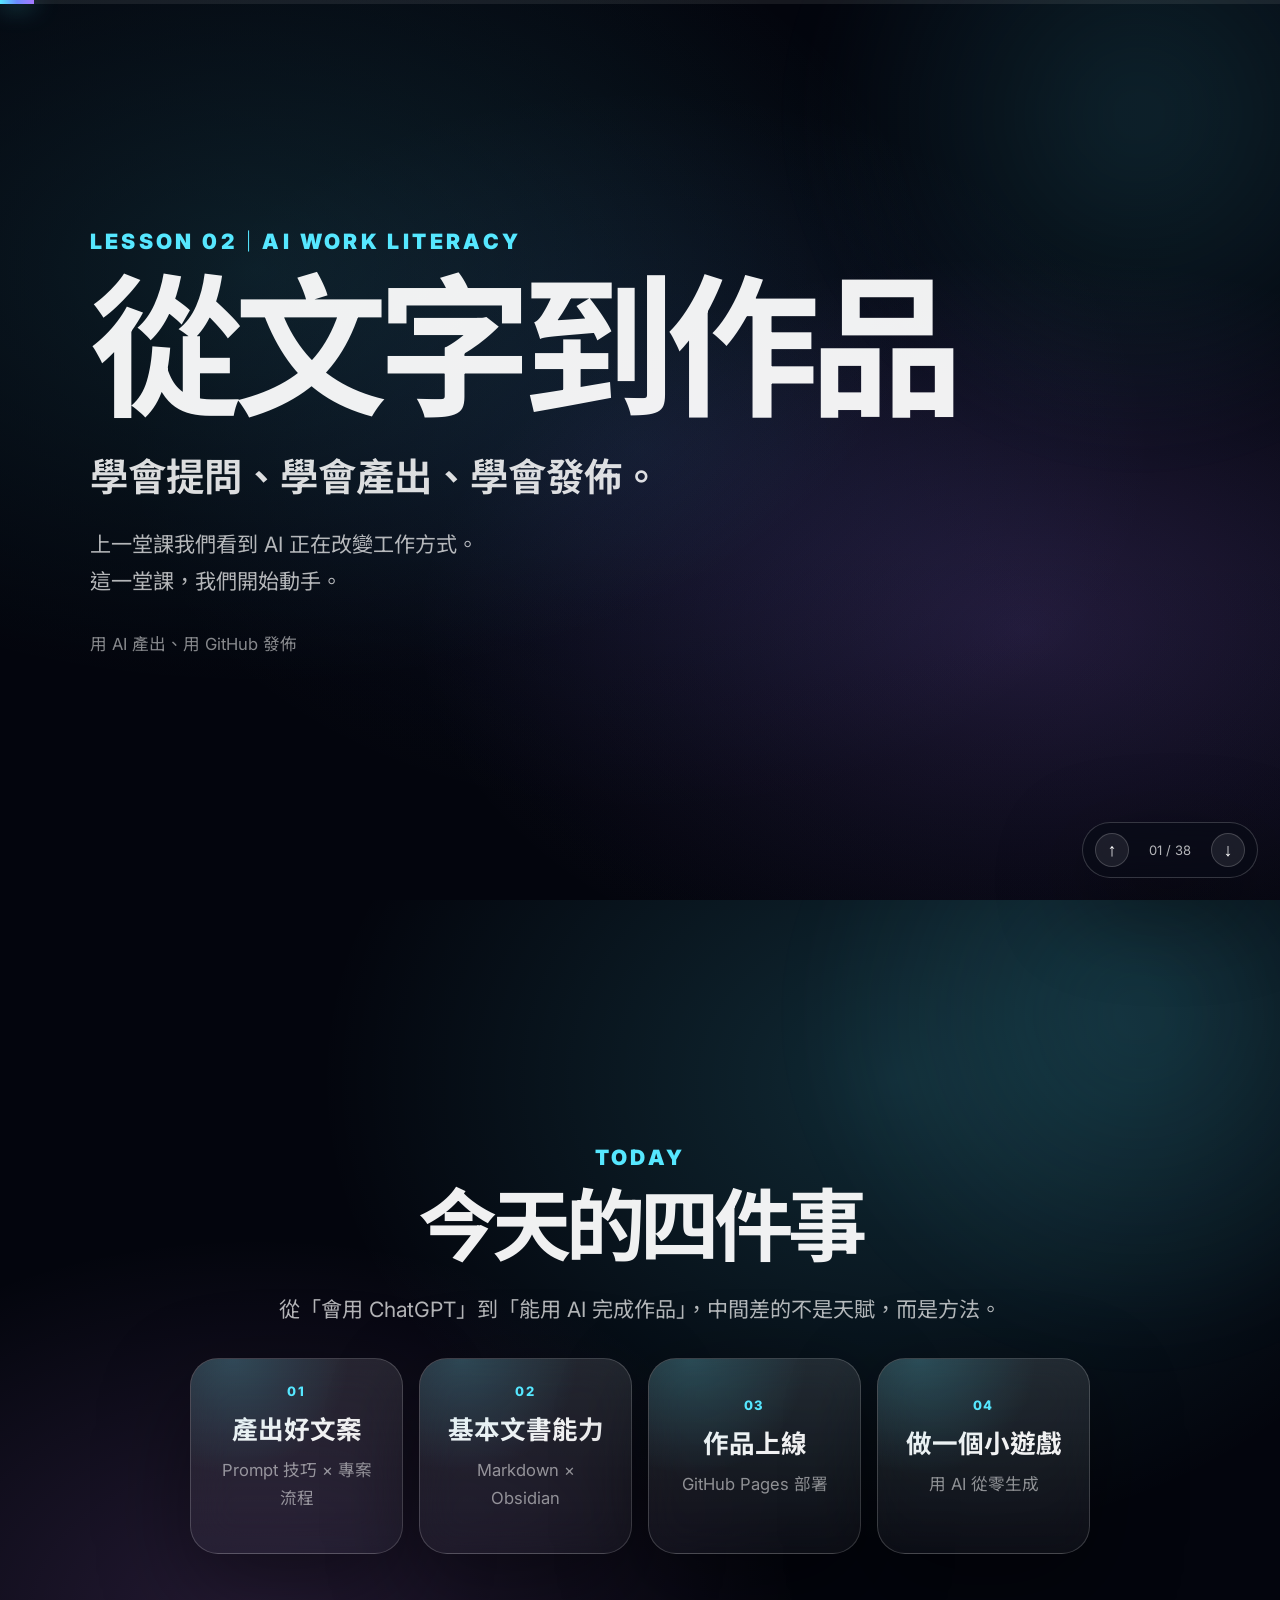
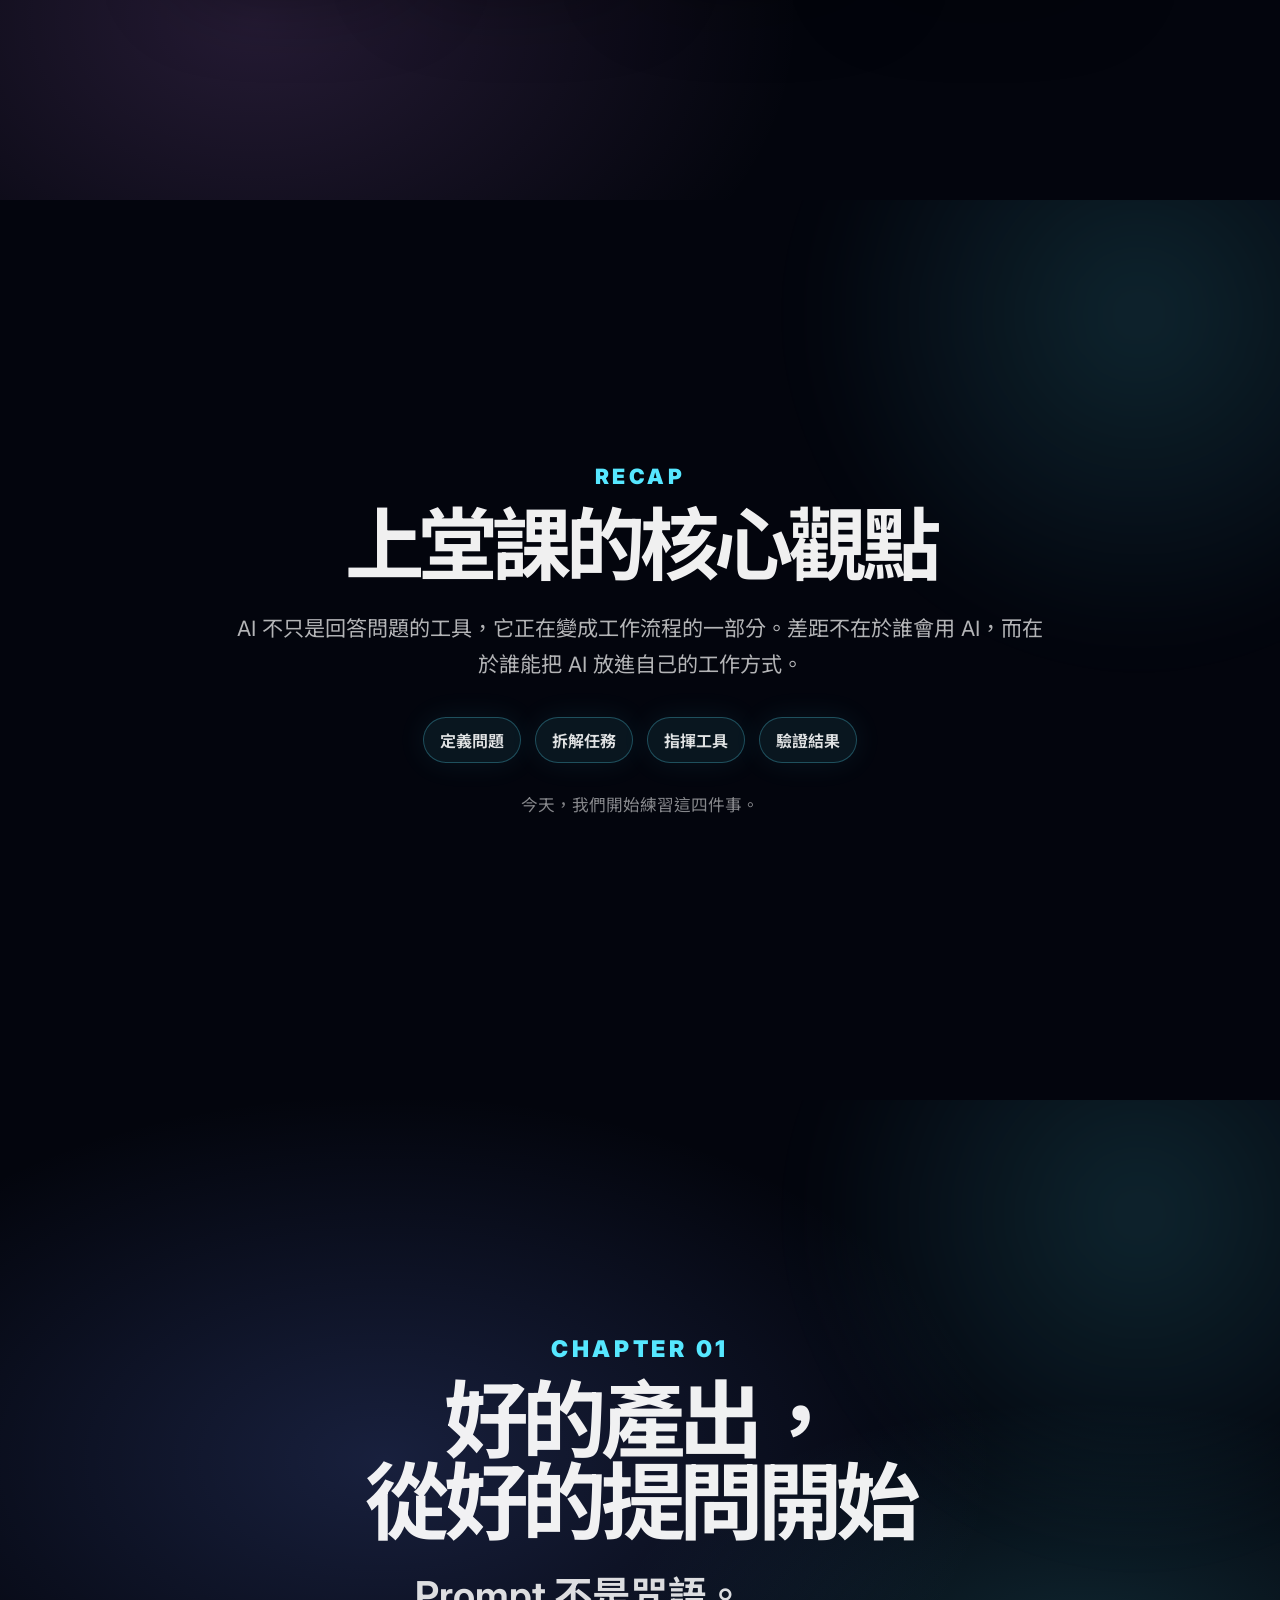
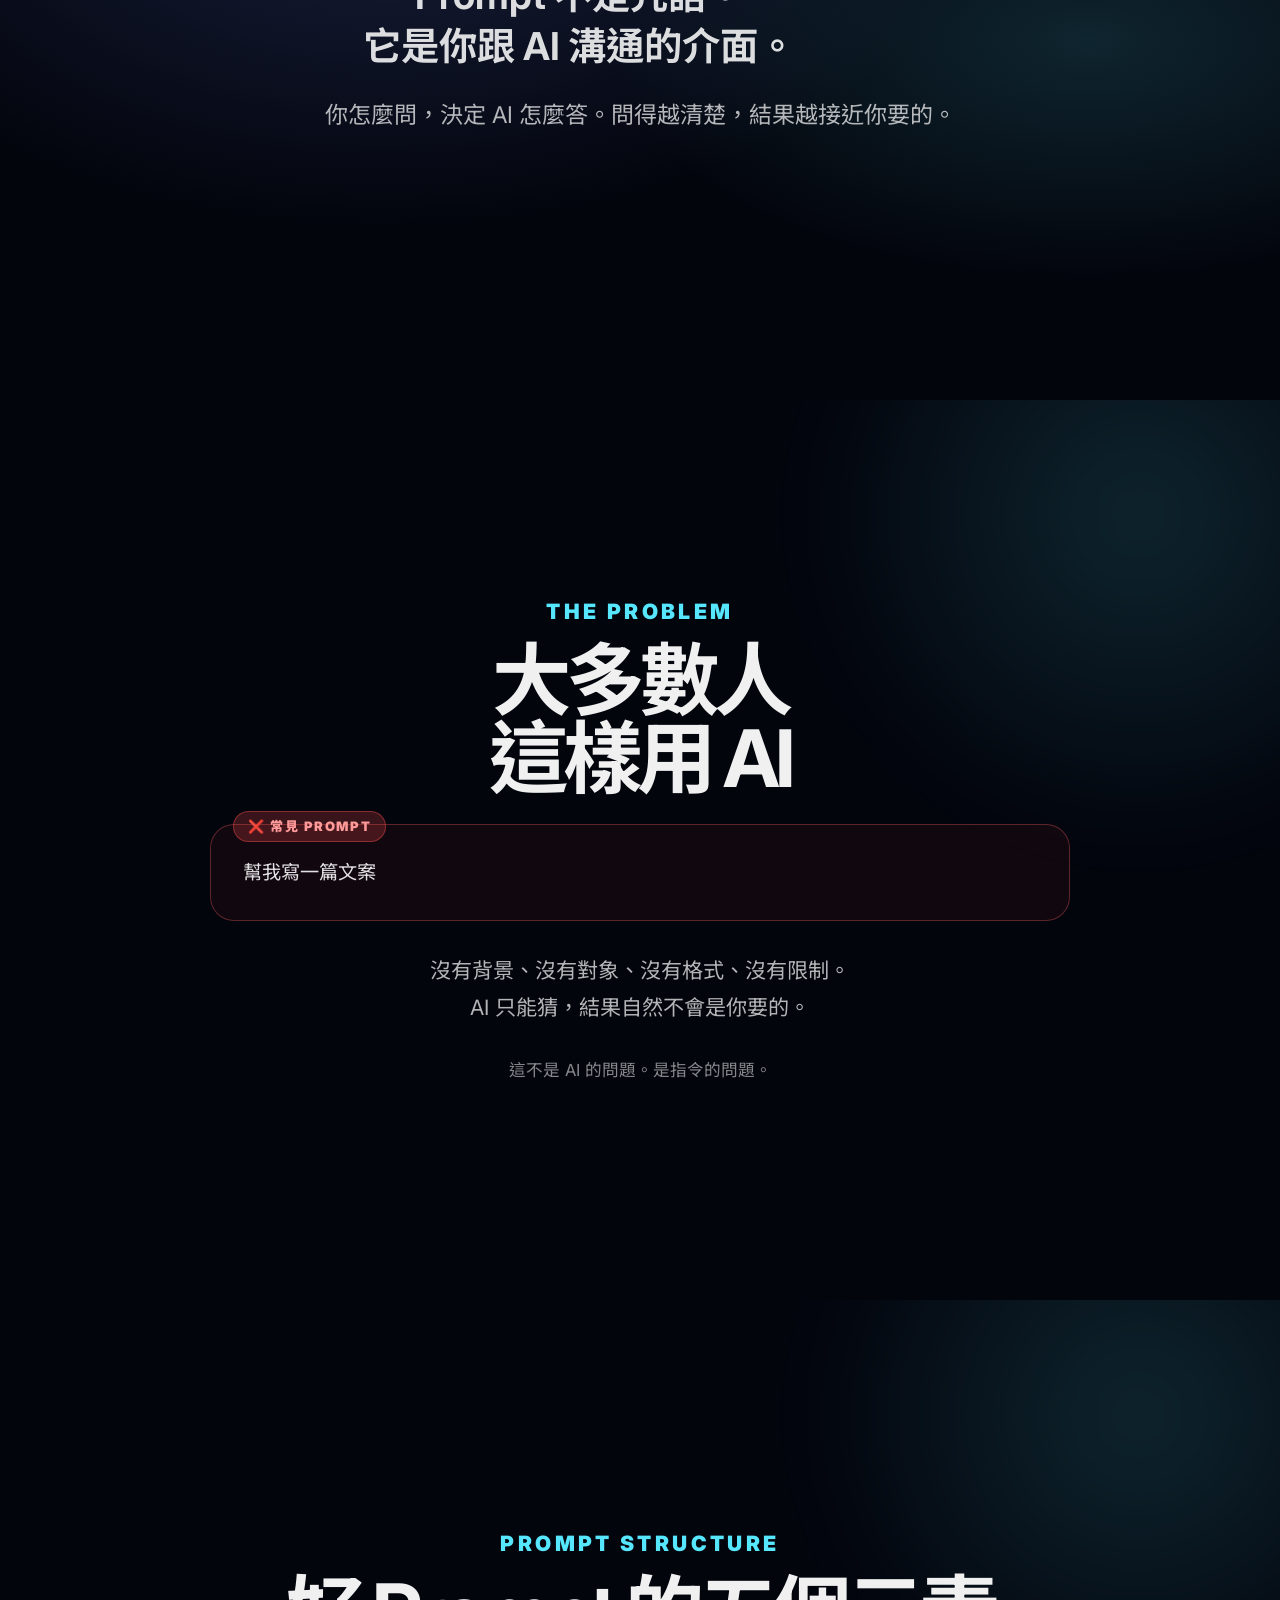
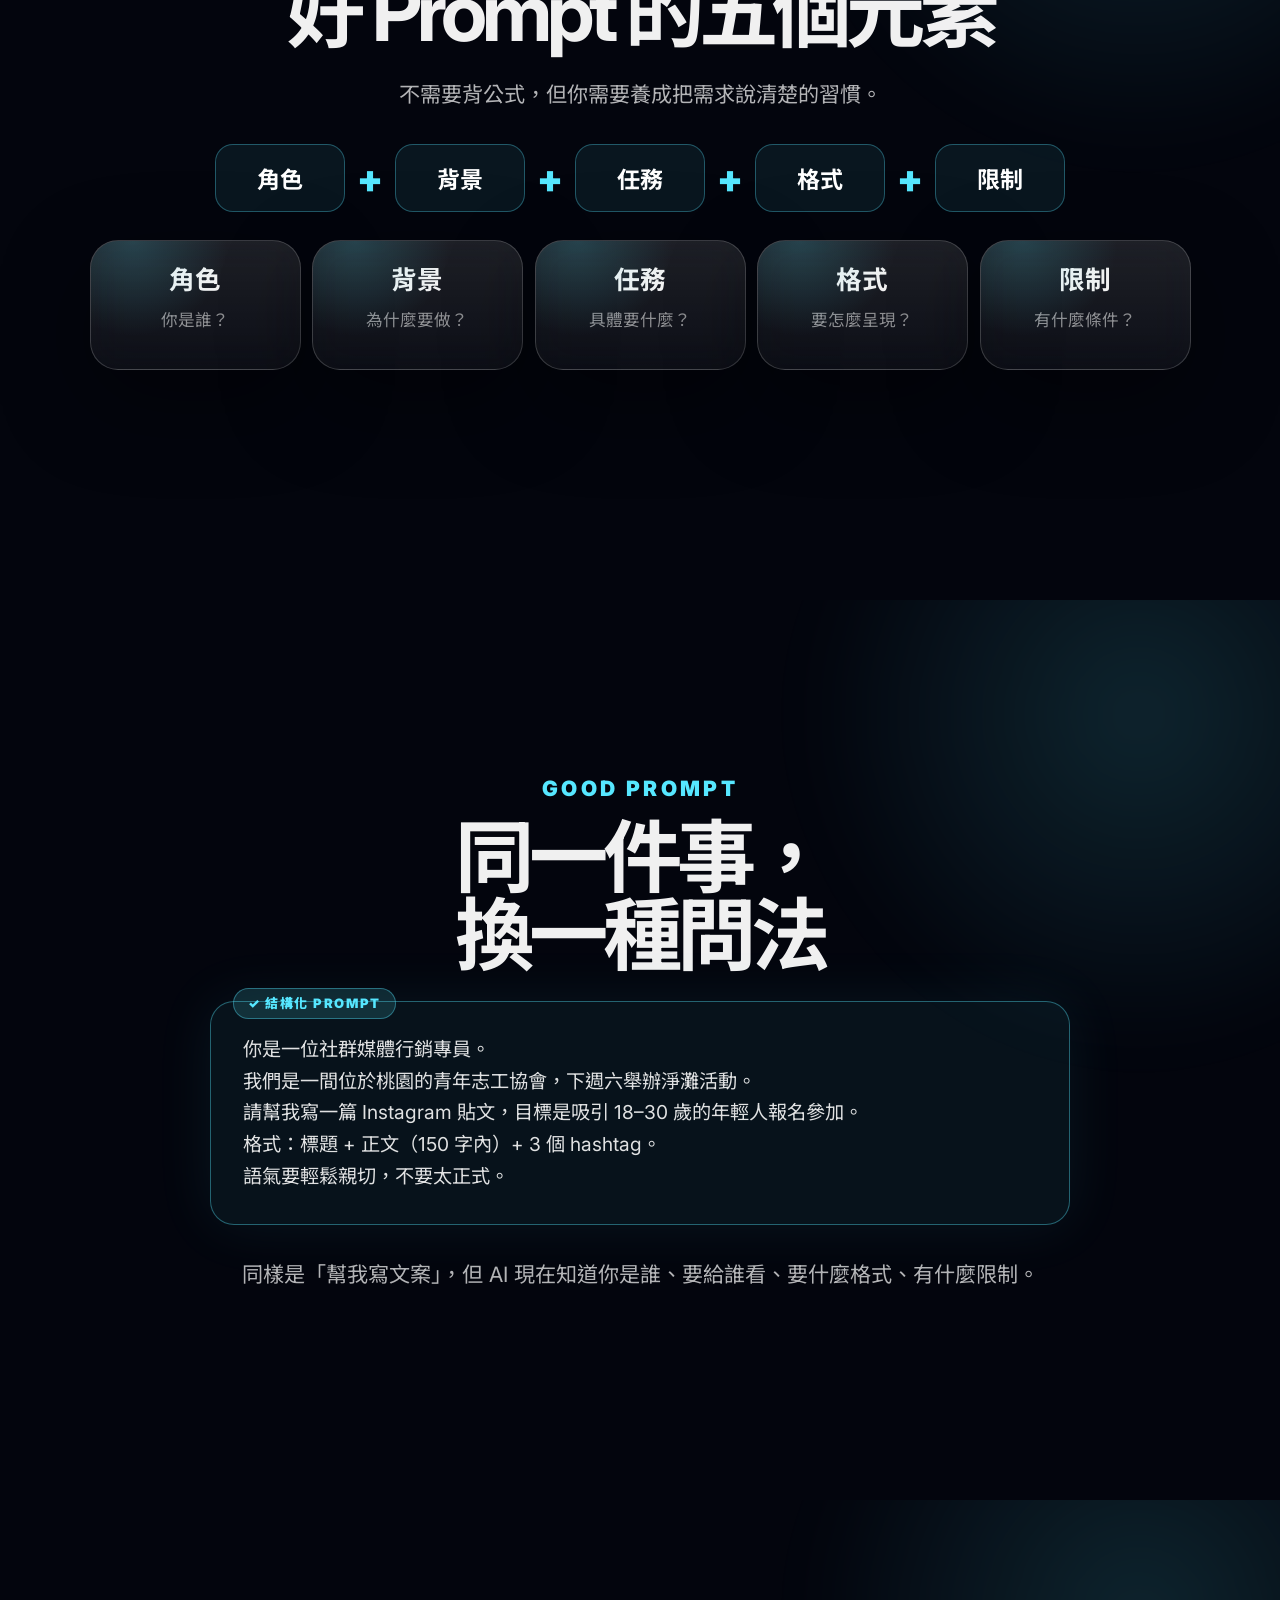
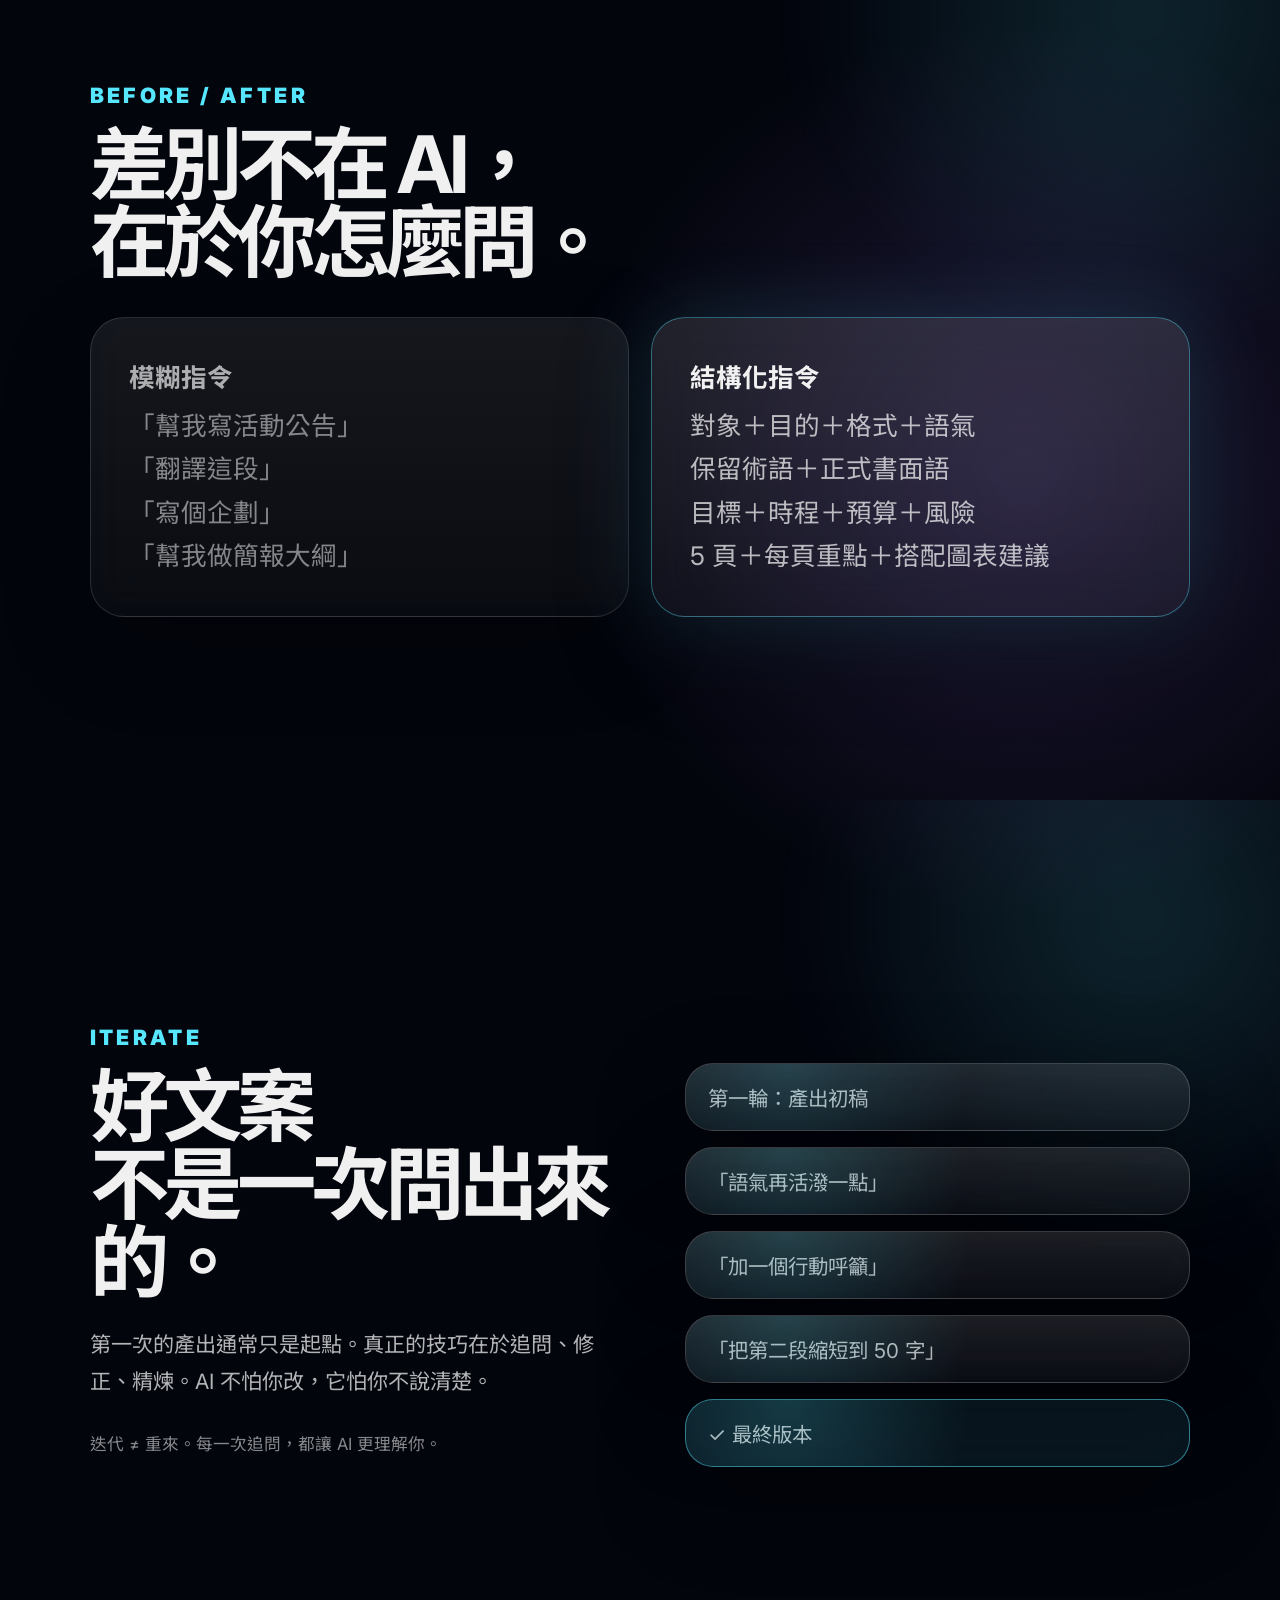
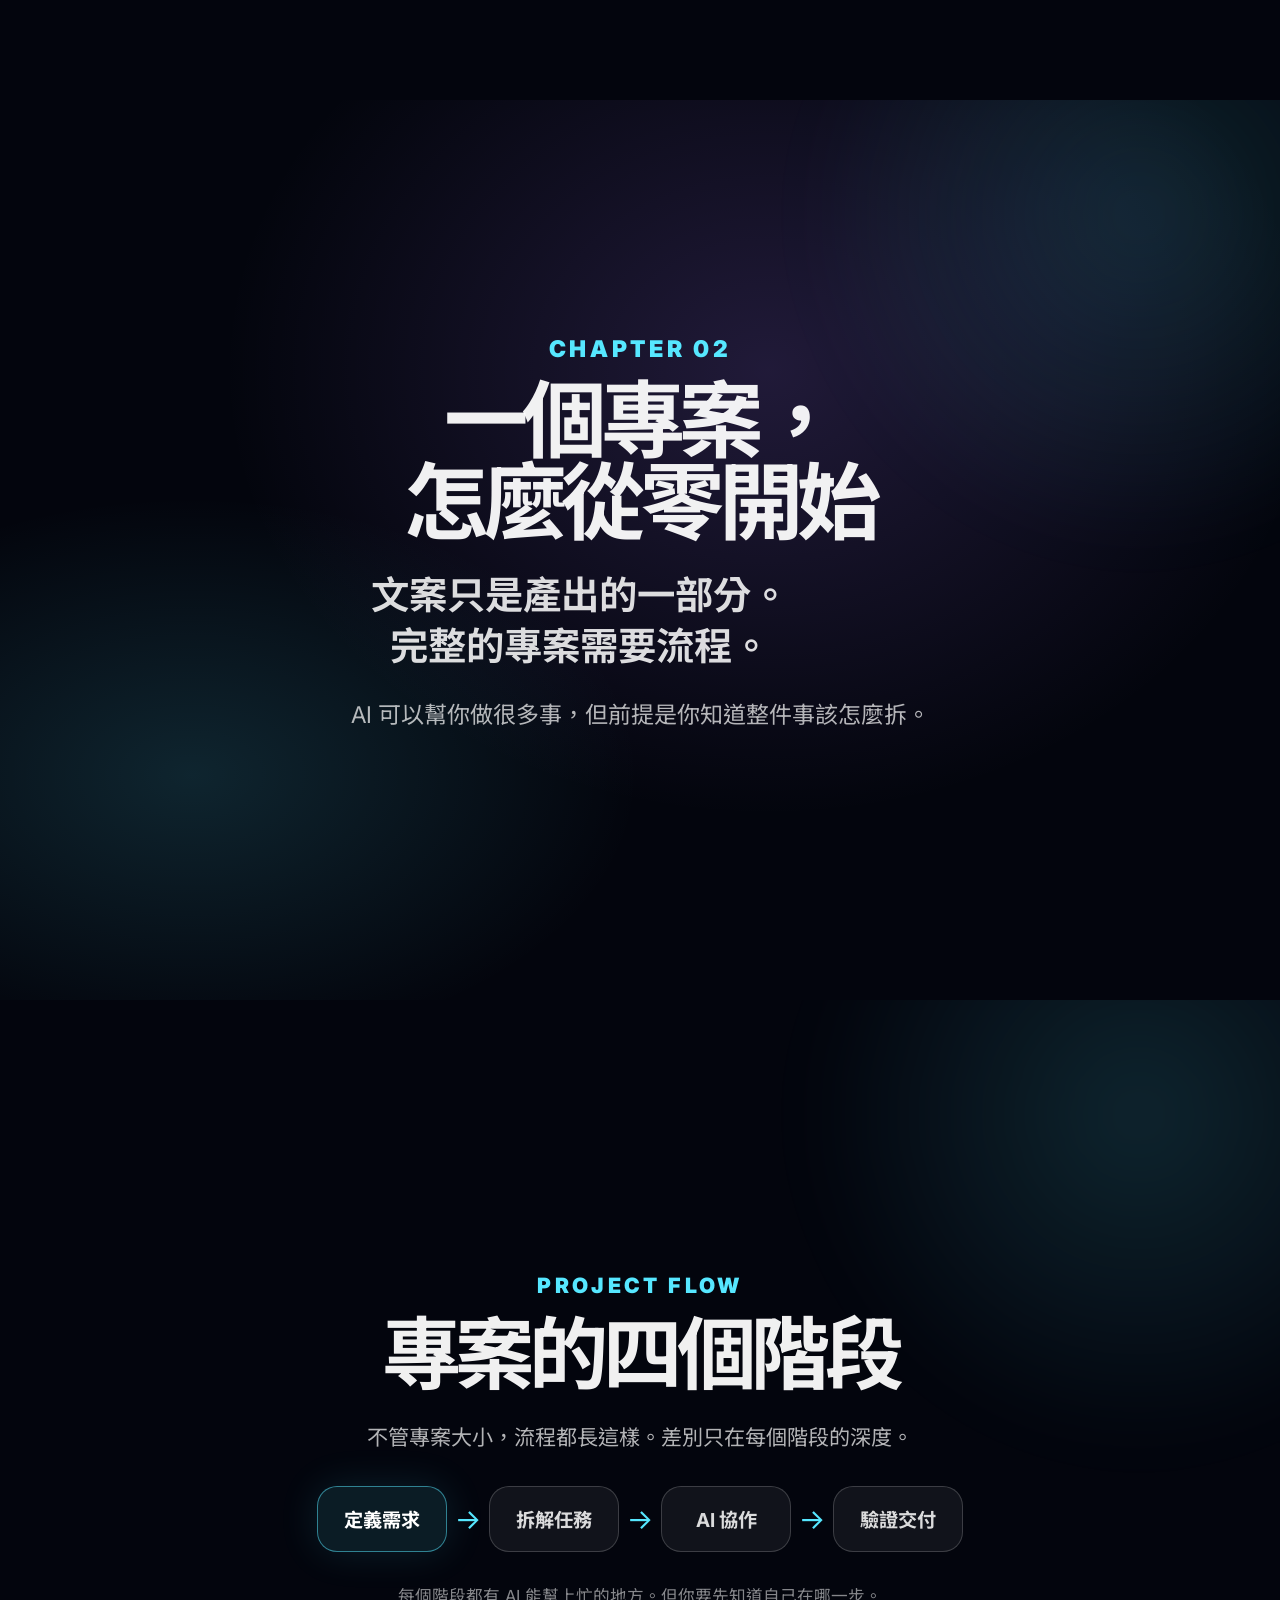
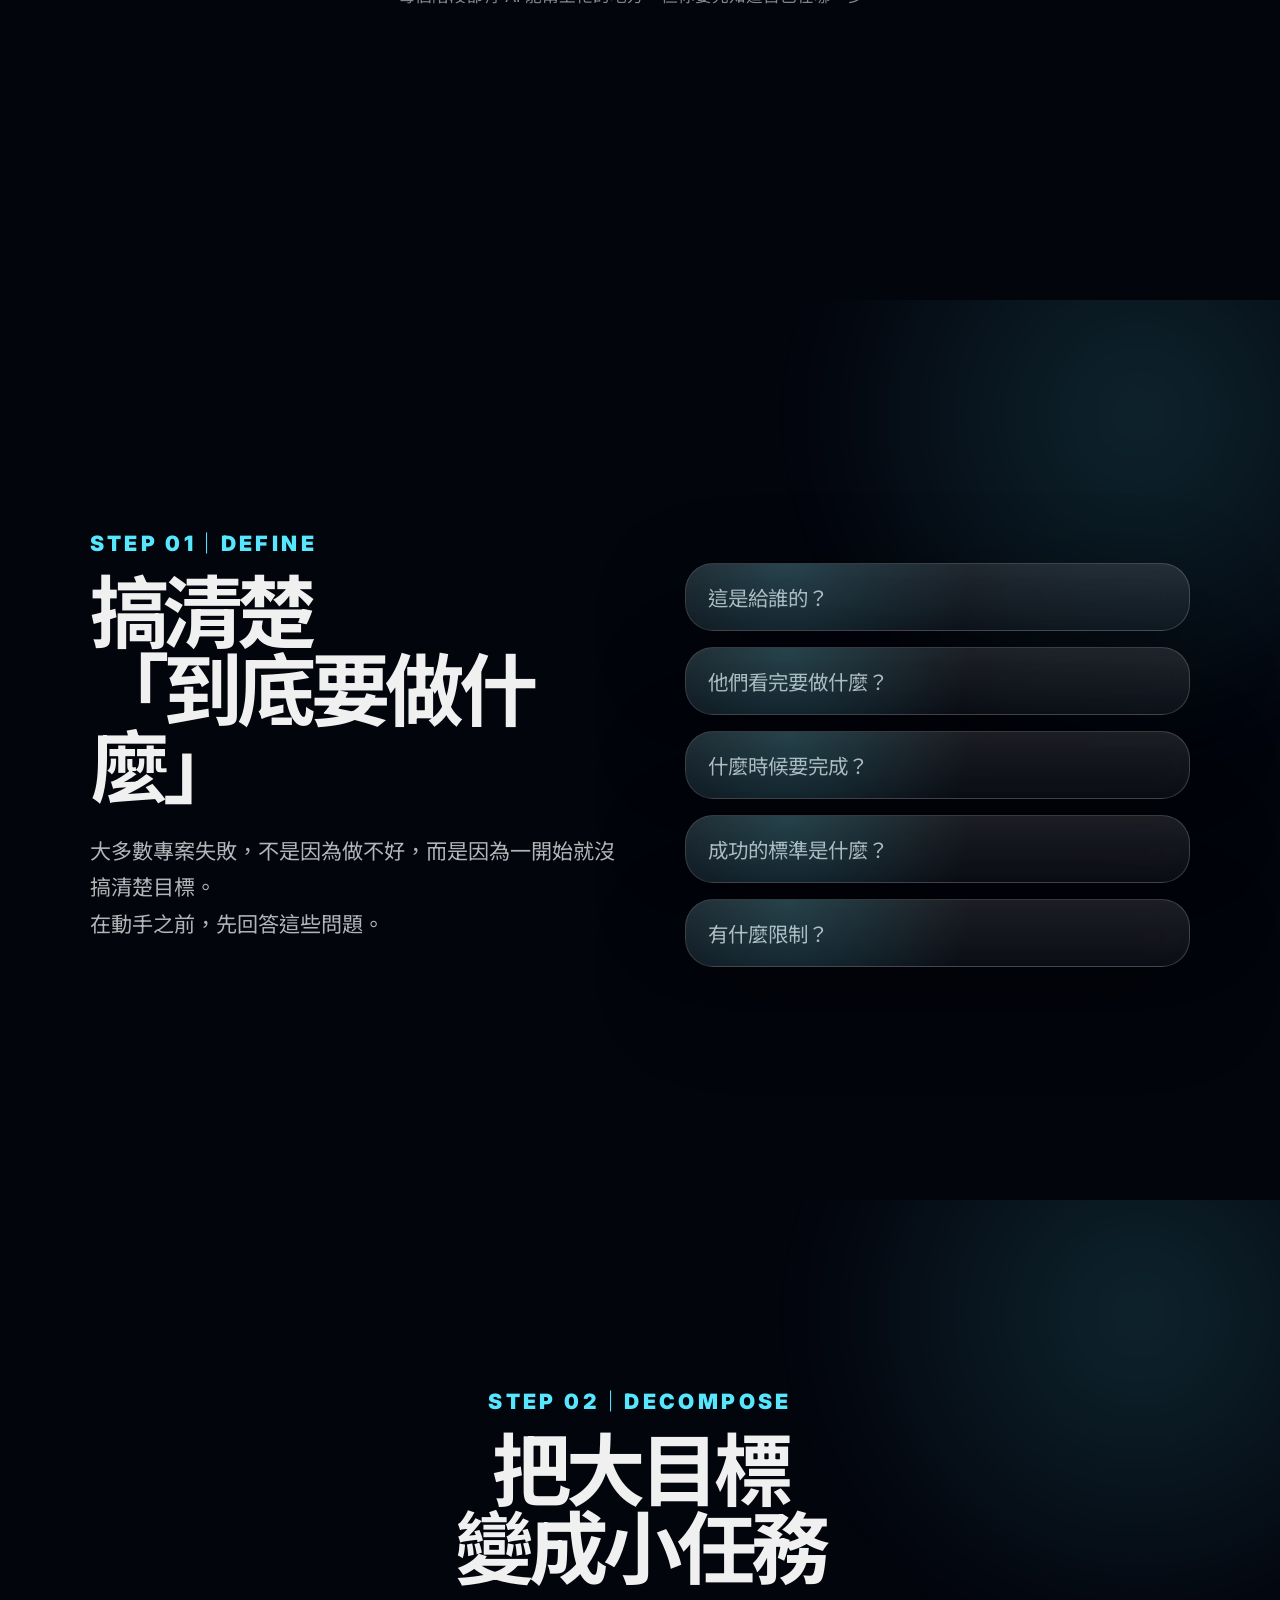
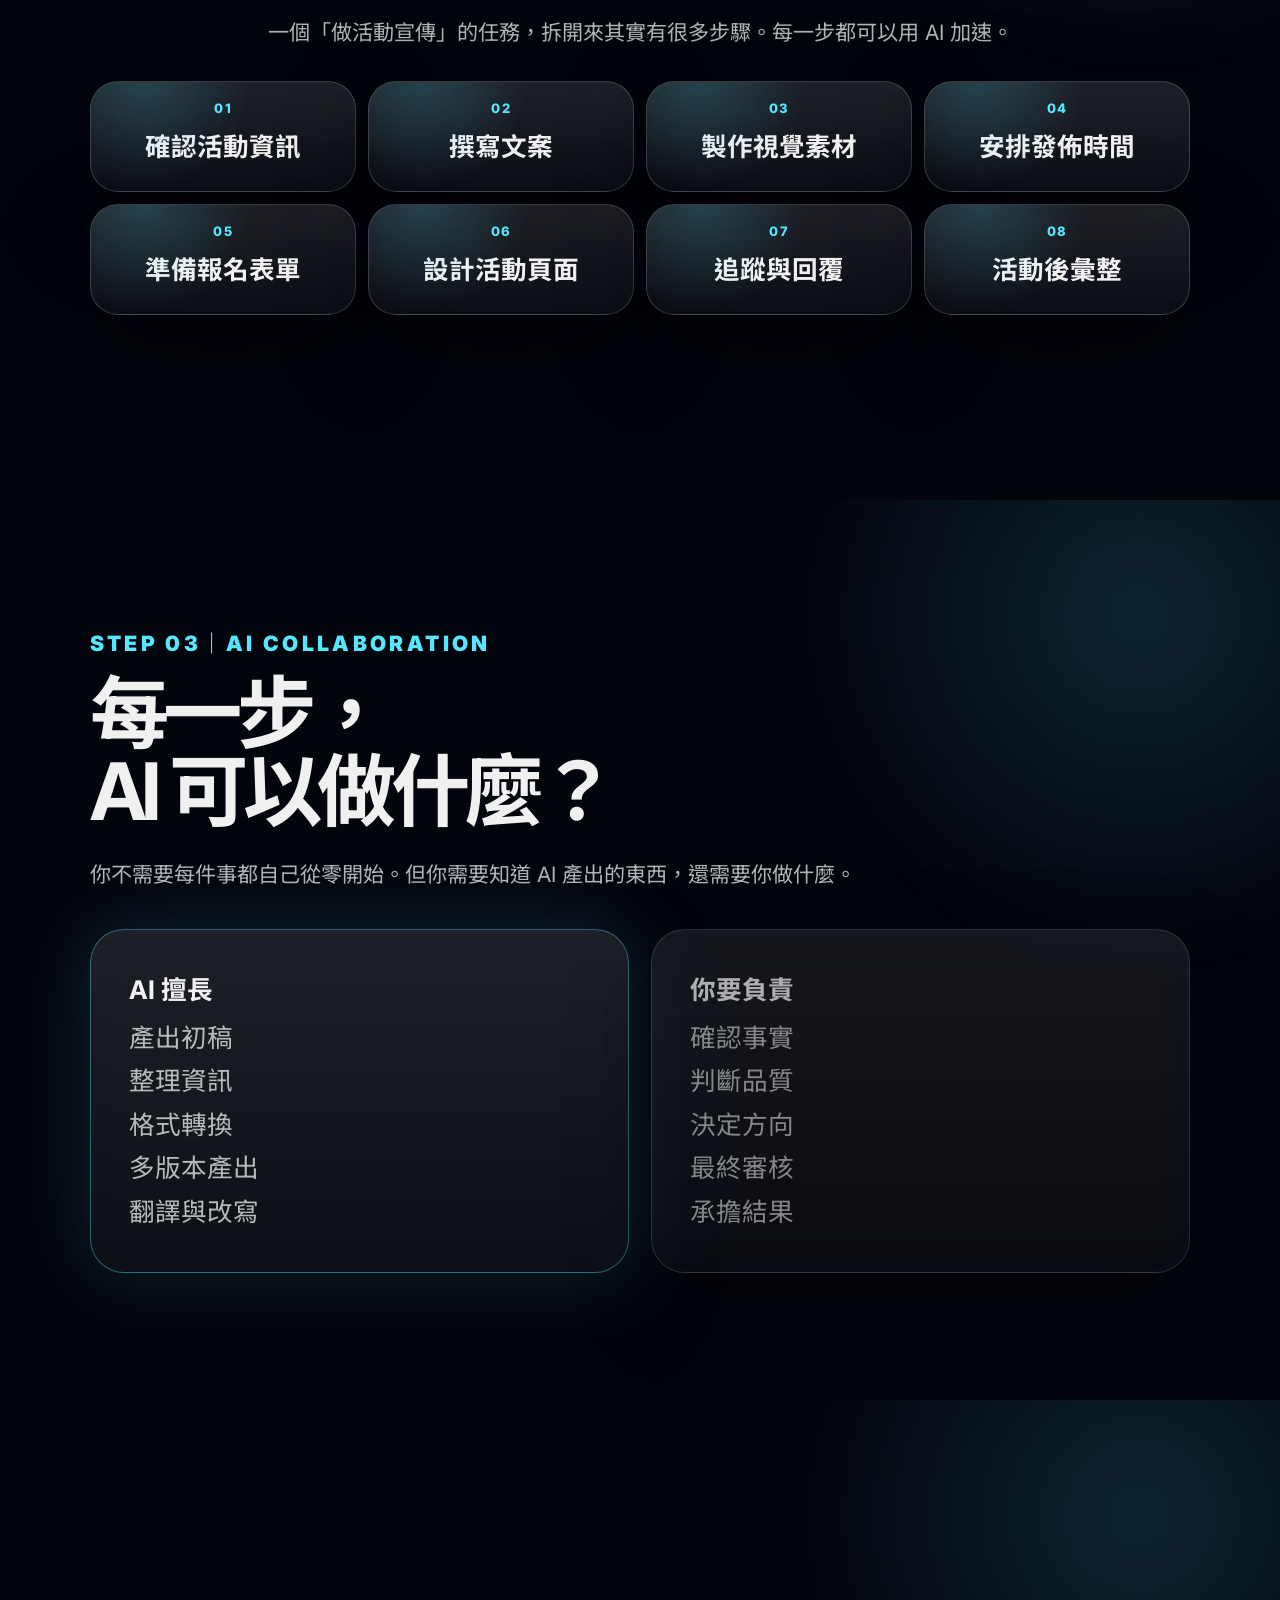
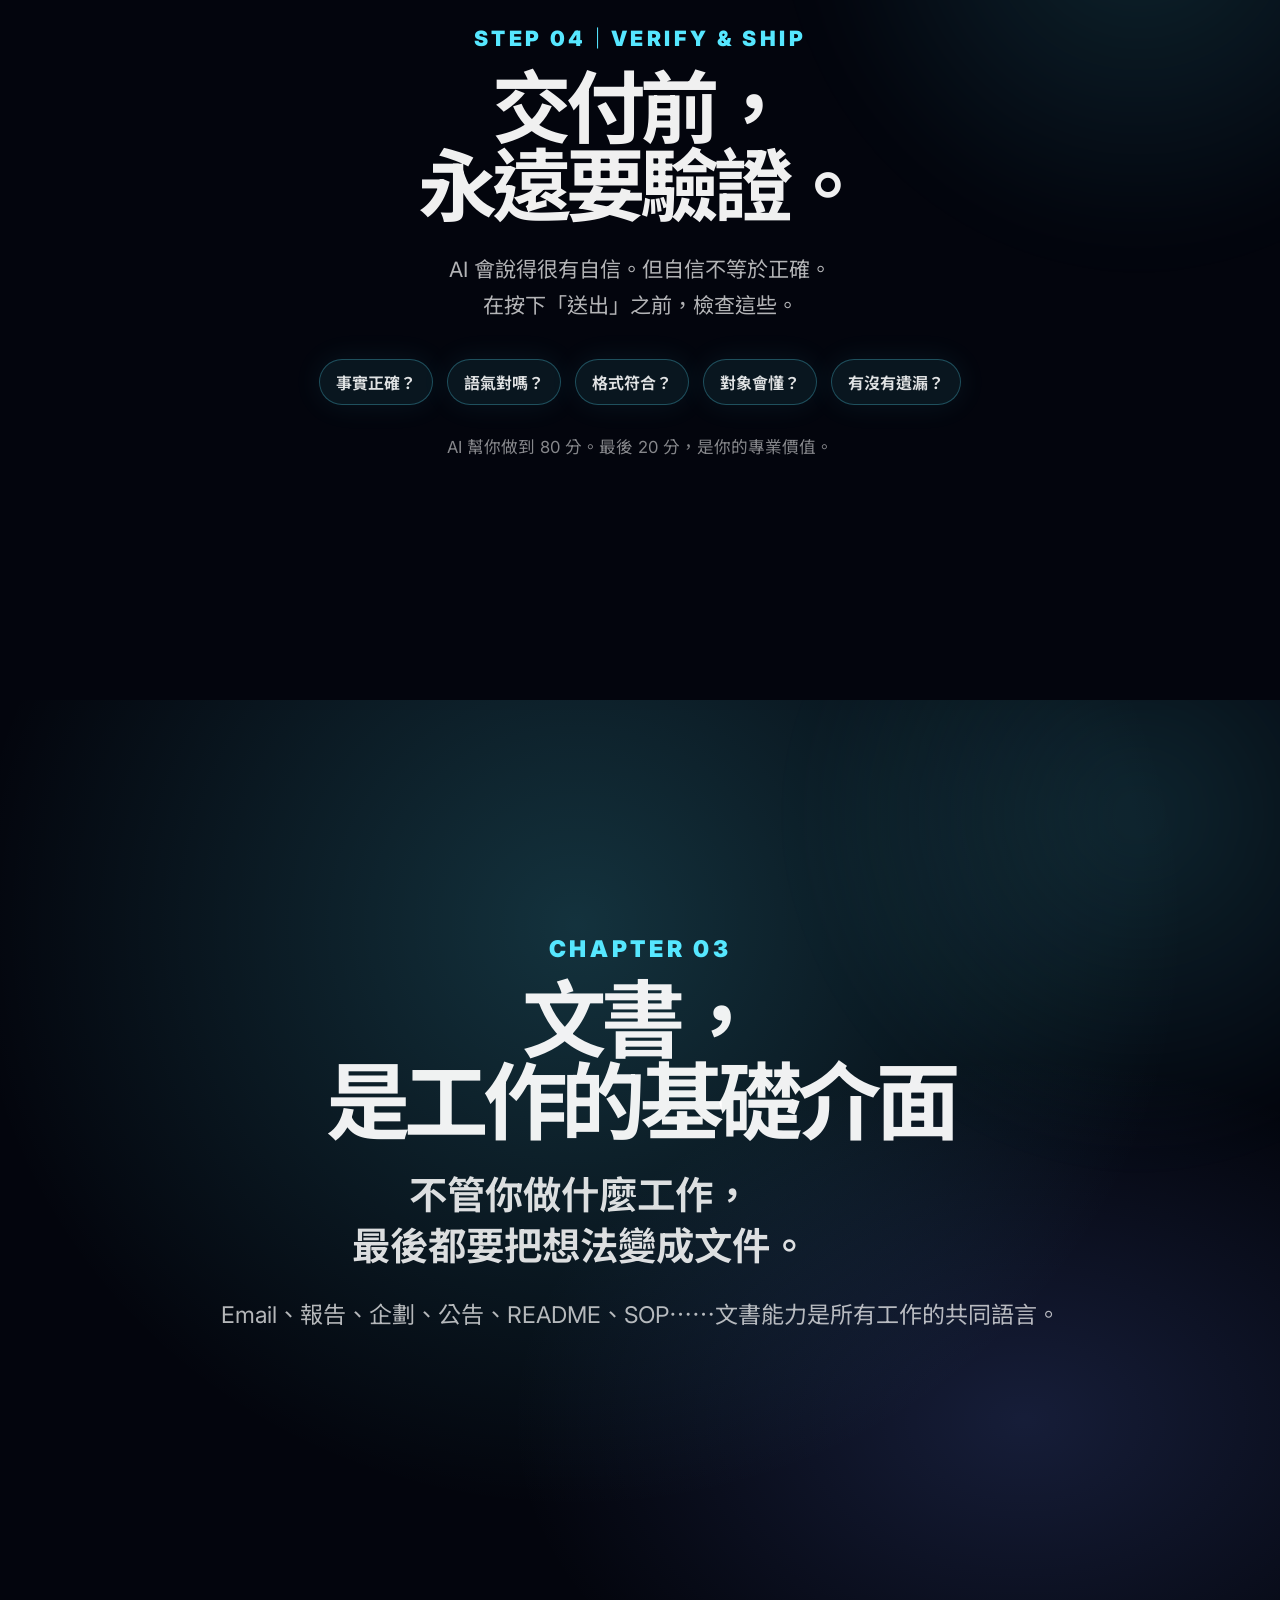
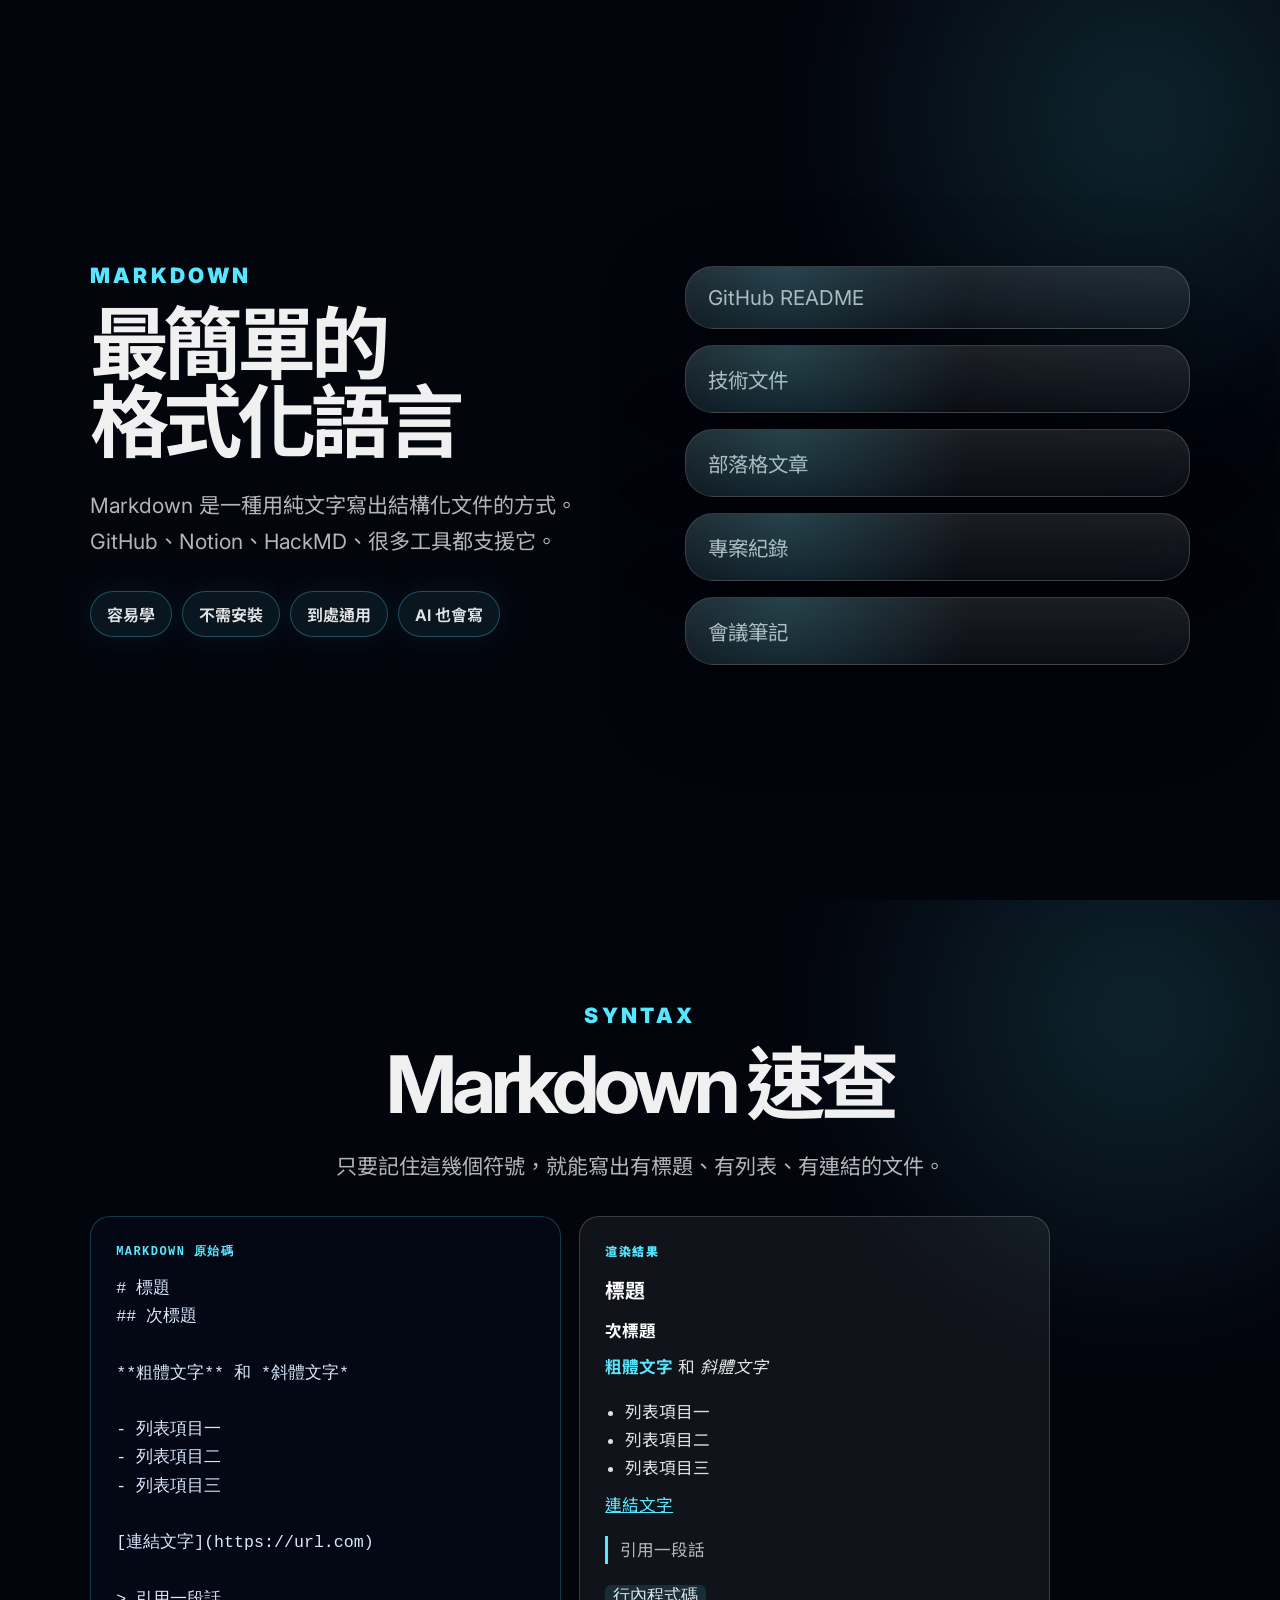
==== commit 923b2ed5: "Add files via upload" ====
--- a/index.html
+++ b/index.html
@@ -14,7 +14,7 @@
   <div class="progress" aria-hidden="true"><span id="progressBar"></span></div>
   <nav class="deck-nav" aria-label="簡報導覽">
     <button id="prevBtn" type="button" aria-label="上一頁">↑</button>
-    <span id="pageIndicator">01 / 30</span>
+    <span id="pageIndicator">01 / 38</span>
     <button id="nextBtn" type="button" aria-label="下一頁">↓</button>
   </nav>
 
@@ -36,12 +36,13 @@
     <section class="slide card-grid-slide gradient-bg-02" id="p2">
       <div class="content narrow center">
         <p class="eyebrow">Today</p>
-        <h2>今天的三件事</h2>
-        <p class="narrative">從「會用 ChatGPT」到「能用 AI 完成專案」，中間差的不是天賦，而是方法。</p>
-        <div class="cards three">
+        <h2>今天的四件事</h2>
+        <p class="narrative">從「會用 ChatGPT」到「能用 AI 完成作品」，中間差的不是天賦，而是方法。</p>
+        <div class="cards four">
           <article class="glass-card"><span>01</span><h3>產出好文案</h3><p class="micro">Prompt 技巧 × 專案流程</p></article>
-          <article class="glass-card"><span>02</span><h3>基本文書能力</h3><p class="micro">Markdown × 結構化文件</p></article>
+          <article class="glass-card"><span>02</span><h3>基本文書能力</h3><p class="micro">Markdown × Obsidian</p></article>
           <article class="glass-card"><span>03</span><h3>作品上線</h3><p class="micro">GitHub Pages 部署</p></article>
+          <article class="glass-card"><span>04</span><h3>做一個小遊戲</h3><p class="micro">用 AI 從零生成</p></article>
         </div>
       </div>
     </section>
@@ -345,6 +346,81 @@
       </div>
     </section>
 
+    <!-- ═══════════════════════════════════════════ OBSIDIAN INTRO ═══ -->
+    <section class="slide narrative-slide" id="obs1">
+      <div class="content split align-center">
+        <div>
+          <p class="eyebrow">Real Tool</p>
+          <h2>Markdown<br>不只是上課用的</h2>
+          <p class="narrative">Obsidian 是一款免費的筆記軟體。你剛學的 Markdown 語法，在這裡完全通用。它把每一則筆記，都存成你電腦裡的一個純文字檔——離線可用、資料是你的、永遠不會被綁死。</p>
+          <p class="micro">這證明一件事：Markdown 是帶著走的技能，不綁在任何一個網站上。</p>
+        </div>
+        <div class="cards vertical">
+          <article class="glass-card thin">完全免費（個人使用）</article>
+          <article class="glass-card thin">離線也能用</article>
+          <article class="glass-card thin">資料存在你自己電腦</article>
+          <article class="glass-card thin">用的就是 Markdown</article>
+          <article class="glass-card thin">Windows / Mac / 手機都有</article>
+        </div>
+      </div>
+    </section>
+
+    <!-- ═══════════════════════════════════════════ OBSIDIAN INSTALL ═══ -->
+    <section class="slide card-grid-slide" id="obs2">
+      <div class="content center wide">
+        <p class="eyebrow">Step by Step</p>
+        <h2>一起安裝 Obsidian</h2>
+        <p class="narrative">跟著做，我們現在一起裝起來。不需要註冊帳號，也不用付費。</p>
+        <div class="ui-mockup">
+          <div class="ui-mockup-bar">
+            <div class="ui-dot"></div><div class="ui-dot"></div><div class="ui-dot"></div>
+            <div class="ui-url-bar">https://obsidian.md</div>
+          </div>
+          <div class="ui-mockup-body">
+            <div class="numbered-list" style="margin:0;">
+              <div class="numbered-item"><div class="num-badge">1</div><p>打開瀏覽器，前往 <strong style="color:var(--cyan);">obsidian.md</strong>（認明這個官方網址）</p></div>
+              <div class="numbered-item"><div class="num-badge">2</div><p>點 <strong>Download</strong>，選你的作業系統（Windows / Mac）</p></div>
+              <div class="numbered-item"><div class="num-badge">3</div><p>打開下載的安裝檔，按指示安裝<br><span style="color:var(--soft);font-size:.85em;">Windows 若跳出 SmartScreen，點「更多資訊」→「仍要執行」</span></p></div>
+              <div class="numbered-item"><div class="num-badge">4</div><p>安裝完成，打開 Obsidian</p></div>
+            </div>
+          </div>
+        </div>
+        <p class="micro" style="margin-top:18px;">⚠️ 只從官方 <strong style="color:var(--cyan);">obsidian.md</strong> 下載。網路上有很多長得很像的假下載站，不要點。</p>
+      </div>
+    </section>
+
+    <!-- ═══════════════════════════════════════════ OBSIDIAN FIRST NOTE ═══ -->
+    <section class="slide card-grid-slide gradient-bg-03" id="obs3">
+      <div class="content center wide">
+        <p class="eyebrow">First Note</p>
+        <h2>寫下你的第一則筆記</h2>
+        <p class="narrative">Vault（筆記庫）就是一個放筆記的資料夾。裡面每一則筆記，都是一個 Markdown 檔。</p>
+        <div class="steps-grid two-col">
+          <div class="step-card">
+            <div class="step-number">1</div>
+            <h3>建立 Vault</h3>
+            <p>選「<strong style="color:var(--cyan);">Create new vault</strong>」，取個名字、選一個資料夾存放。</p>
+          </div>
+          <div class="step-card">
+            <div class="step-number">2</div>
+            <h3>開始寫</h3>
+            <p>新增一則筆記，用你剛學的 Markdown：<strong style="color:var(--cyan);"># 標題</strong>、<strong style="color:var(--cyan);">- 列表</strong>、<strong style="color:var(--cyan);">**粗體**</strong>，全部通用。</p>
+          </div>
+          <div class="step-card">
+            <div class="step-number">3</div>
+            <h3>連結筆記</h3>
+            <p>打兩個中括號 <strong style="color:var(--cyan);">[[</strong>，就能把一則筆記連到另一則，建立你自己的知識網。</p>
+          </div>
+          <div class="step-card">
+            <div class="step-number">4</div>
+            <h3>看關係圖</h3>
+            <p>打開 <strong style="color:var(--cyan);">Graph View</strong>，你的筆記會變成一張互相連結的關係圖。</p>
+          </div>
+        </div>
+        <p class="micro" style="margin-top:20px;">你剛學的 Markdown，現在變成一個能用一輩子的個人工具。</p>
+      </div>
+    </section>
+
     <!-- ═══════════════════════════════ CH4: GITHUB PAGES ═══ -->
     <section class="slide chapter gradient-bg-01" id="p20">
       <div class="content center wide">
@@ -521,18 +597,115 @@
       </div>
     </section>
 
+    <!-- ═══════════════════════════════ CH5: BUILD A GAME ═══ -->
+    <section class="slide chapter gradient-bg-04" id="game1">
+      <div class="content center wide">
+        <p class="eyebrow">Chapter 05 · Capstone</p>
+        <h2>最後的挑戰：<br>用 AI 做一個小遊戲</h2>
+        <p class="subtitle">這是整堂課的總驗收。</p>
+        <p class="narrative">你不會寫遊戲的程式，沒關係。今天的重點不是你會不會 coding，而是你能不能指揮 AI，做出一個能玩、能分享的作品。這，就是「AI 使用者」和「AI 工作者」的差別。</p>
+      </div>
+    </section>
+
+    <!-- ═══════════════════════════════════════════ GAME MENU ═══ -->
+    <section class="slide card-grid-slide" id="game2">
+      <div class="content center wide">
+        <p class="eyebrow">Pick Your Game</p>
+        <h2>選一個你想做的遊戲</h2>
+        <p class="narrative">從簡單的開始。做得出來、能玩、有成就感最重要。想挑戰的人，最後有一個進階題。</p>
+        <div class="cards five compact">
+          <article class="glass-card"><h3>✊ 猜拳遊戲</h3><p class="micro">石頭剪刀布 + 計分</p></article>
+          <article class="glass-card"><h3>🃏 記憶翻牌</h3><p class="micro">配對消除</p></article>
+          <article class="glass-card"><h3>❓ 問答遊戲</h3><p class="micro">小測驗 + 分數</p></article>
+          <article class="glass-card"><h3>🔨 打地鼠</h3><p class="micro">反應速度</p></article>
+          <article class="glass-card"><h3>🍪 點擊放置</h3><p class="micro">點越多分越高</p></article>
+        </div>
+        <div class="cards vertical" style="margin-top:16px;max-width:820px;margin-left:auto;margin-right:auto;">
+          <article class="glass-card thin" style="border-color:rgba(213,140,255,.45);background:rgba(213,140,255,.08);text-align:center;">
+            🧩 進階挑戰：<strong style="color:var(--cyan);">方塊墜落</strong>（俄羅斯方塊風格）— 給想拼的人
+          </article>
+        </div>
+      </div>
+    </section>
+
+    <!-- ═══════════════════════════════════════════ GAME PROMPT ═══ -->
+    <section class="slide narrative-slide" id="game3">
+      <div class="content center narrow">
+        <p class="eyebrow">The Prompt</p>
+        <h2>怎麼請 AI<br>幫你生一個遊戲</h2>
+        <div class="prompt-box good">
+          <span class="label">✓ 起手式 Prompt</span>
+          請幫我用純 HTML + CSS + JavaScript，寫一個「猜拳遊戲」。<br><br>
+          要求：<br>
+          • 全部程式碼寫在<strong>同一個 index.html 檔案</strong>裡，不要分成多個檔<br>
+          • 用瀏覽器<strong>直接打開就能玩</strong>，不需要安裝任何東西<br>
+          • 畫面簡單清楚，有基本的樣式與按鈕<br>
+          • 玩家出拳後，顯示電腦出什麼、誰贏了、並記錄分數<br><br>
+          請給我完整的程式碼，我會直接存成 index.html。
+        </div>
+        <p class="micro" style="margin-top:24px;">關鍵兩句：<strong style="color:var(--cyan);">「單一 index.html」</strong>＋<strong style="color:var(--cyan);">「瀏覽器直接打開」</strong>。這樣才放得上 GitHub Pages。</p>
+      </div>
+    </section>
+
+    <!-- ═══════════════════════════════════════════ GAME DEBUG ═══ -->
+    <section class="slide split-comparison" id="game4">
+      <div class="content center narrow">
+        <p class="eyebrow">When It Breaks</p>
+        <h2>壞掉的時候，<br>怎麼跟 AI 講？</h2>
+        <p class="narrative">AI 生的第一版常常有 bug，很正常。你不需要自己讀懂程式，你只需要把「你做了什麼、看到什麼、期待什麼」講清楚。</p>
+        <div class="prompt-box bad" style="margin-top:8px;">
+          <span class="label">❌ AI 修不了</span>
+          「壞了，幫我修。」
+        </div>
+        <div class="prompt-box good" style="margin-top:28px;">
+          <span class="label">✓ AI 能動手</span>
+          我按下「剪刀」按鈕後，畫面完全沒反應，分數也沒有變。<br>
+          我原本期待它要顯示電腦出什麼、然後更新分數。
+        </div>
+        <div class="formula-row" style="margin-top:28px;">
+          <div class="formula-item">我做了什麼</div>
+          <div class="formula-plus">+</div>
+          <div class="formula-item">看到什麼</div>
+          <div class="formula-plus">+</div>
+          <div class="formula-item">期待什麼</div>
+        </div>
+        <p class="micro">還記得 Prompt 那一章的「迭代」嗎？這就是同一招。</p>
+      </div>
+    </section>
+
+    <!-- ═══════════════════════════════════════════ GAME DEPLOY ═══ -->
+    <section class="slide quote-slide gradient-bg-05" id="game5">
+      <div class="content center narrow">
+        <p class="eyebrow">Ship It</p>
+        <h2>把遊戲<br>放上線</h2>
+        <p class="narrative">流程跟你前面剛學的一模一樣。把 AI 生的檔案上傳、啟用 Pages、拿到網址。</p>
+        <div class="flow-horizontal" style="margin:24px auto;">
+          <div class="flow-node">存成 index.html</div>
+          <div class="flow-arrow">→</div>
+          <div class="flow-node">上傳到 Repo</div>
+          <div class="flow-arrow">→</div>
+          <div class="flow-node">啟用 Pages</div>
+          <div class="flow-arrow">→</div>
+          <div class="flow-node active">拿到網址</div>
+        </div>
+        <p class="subtitle" style="margin-top:8px;">你做了一個遊戲，<br><strong>而且全世界都能玩。</strong></p>
+        <p class="micro">把網址貼到群組，讓大家互相玩玩看。</p>
+      </div>
+    </section>
+
     <!-- ═══════════════════════════════════════════ P28 SUMMARY ═══ -->
     <section class="slide card-grid-slide" id="p28">
       <div class="content center wide">
         <p class="eyebrow">Summary</p>
-        <h2>今天學到的五件事</h2>
+        <h2>今天學到的六件事</h2>
         <p class="narrative">每一件都是從「會用 AI」到「能用 AI 工作」的關鍵能力。</p>
-        <div class="cards five">
+        <div class="cards seven compact">
           <article class="glass-card"><span>01</span><h3>結構化提問</h3></article>
           <article class="glass-card"><span>02</span><h3>迭代精煉</h3></article>
           <article class="glass-card"><span>03</span><h3>專案流程</h3></article>
-          <article class="glass-card"><span>04</span><h3>Markdown 文件</h3></article>
+          <article class="glass-card"><span>04</span><h3>Markdown & Obsidian</h3></article>
           <article class="glass-card"><span>05</span><h3>GitHub 發佈</h3></article>
+          <article class="glass-card"><span>06</span><h3>用 AI 做作品</h3></article>
         </div>
         <p class="micro">工具會變，但「定義、拆解、執行、驗證、發佈」的流程不會變。</p>
       </div>
@@ -547,7 +720,7 @@
         <div class="compare-grid">
           <article class="compare-card glow">
             <h3>課後作業</h3>
-            <p>用 AI 產出一份文案<br>用 Markdown 寫一份 README<br>把一個 HTML 頁面部署到 GitHub Pages<br>把網址貼到課程群組</p>
+            <p>用 AI 產出一份文案<br>用 Obsidian 寫一份 Markdown 筆記<br>用 AI 從零生成一個小遊戲<br>把遊戲部署到 GitHub Pages<br>把網址貼到課程群組</p>
           </article>
           <article class="compare-card">
             <h3>先預習</h3>
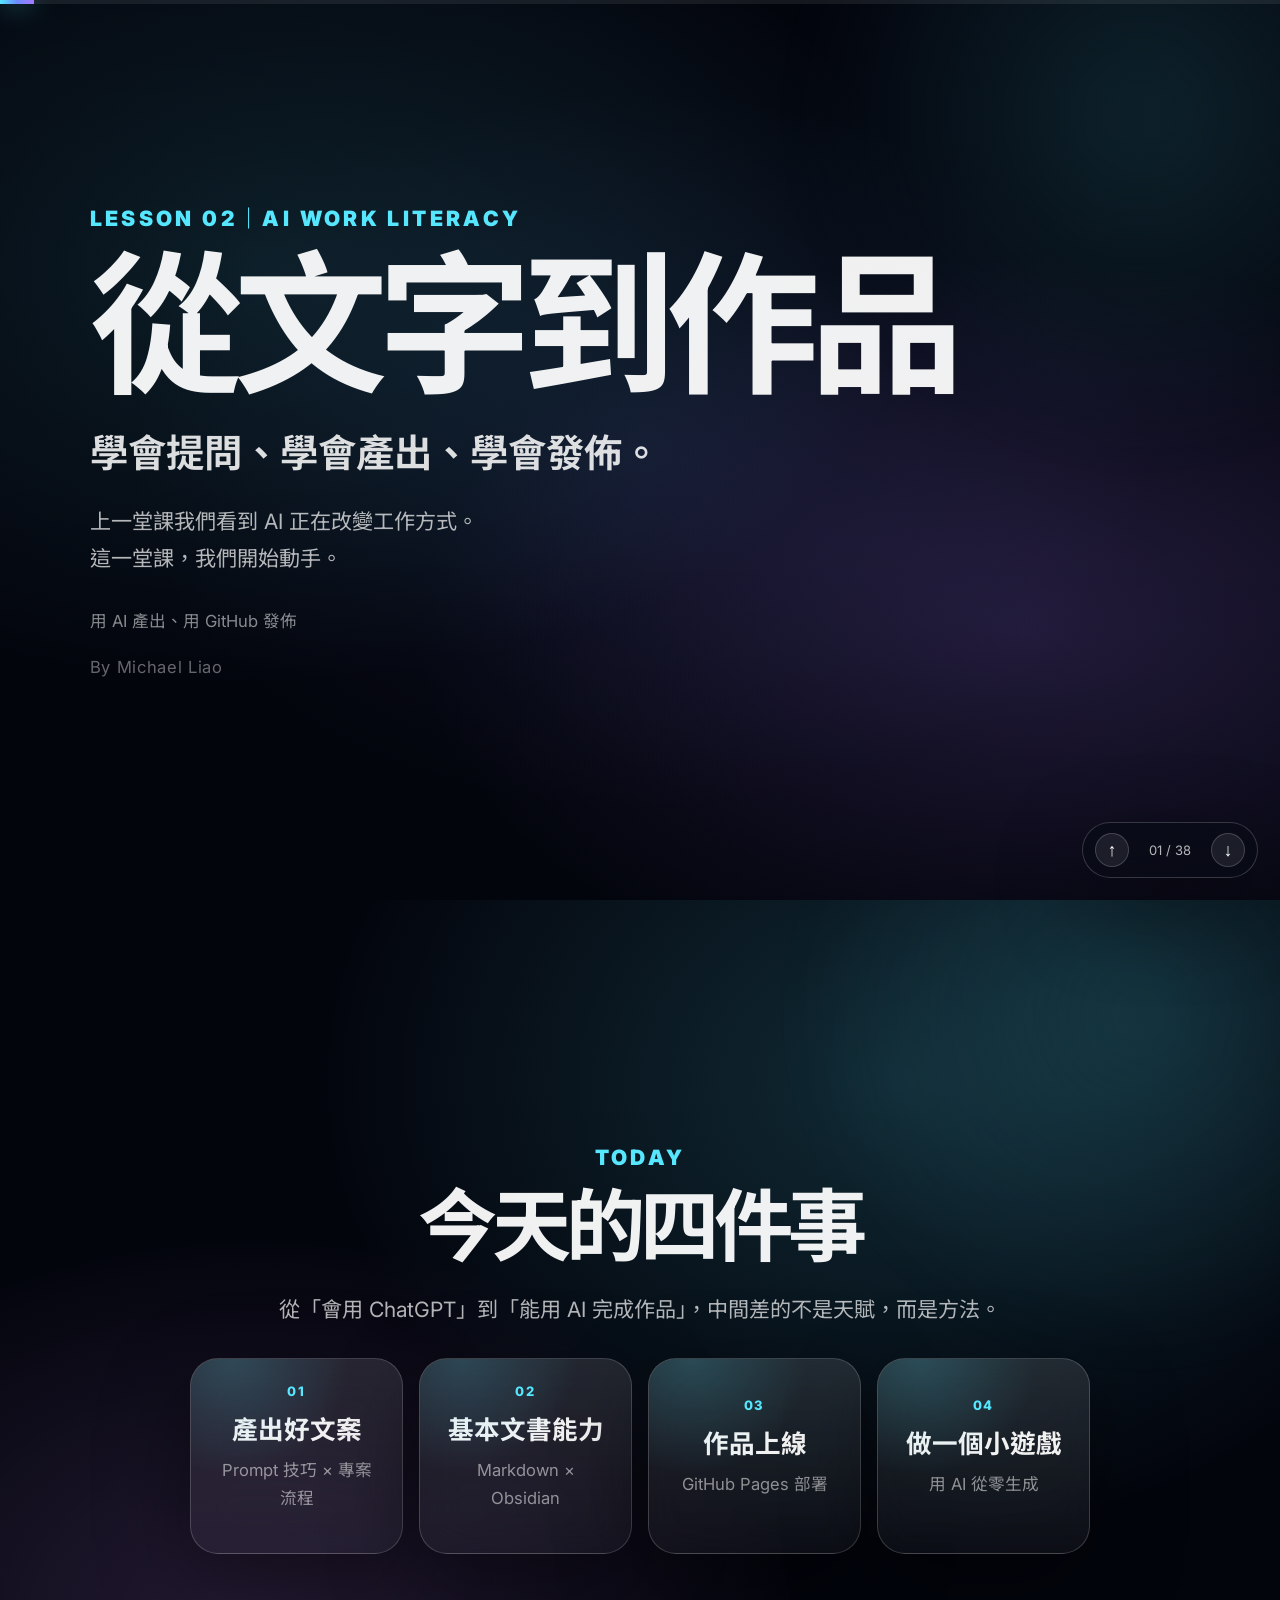
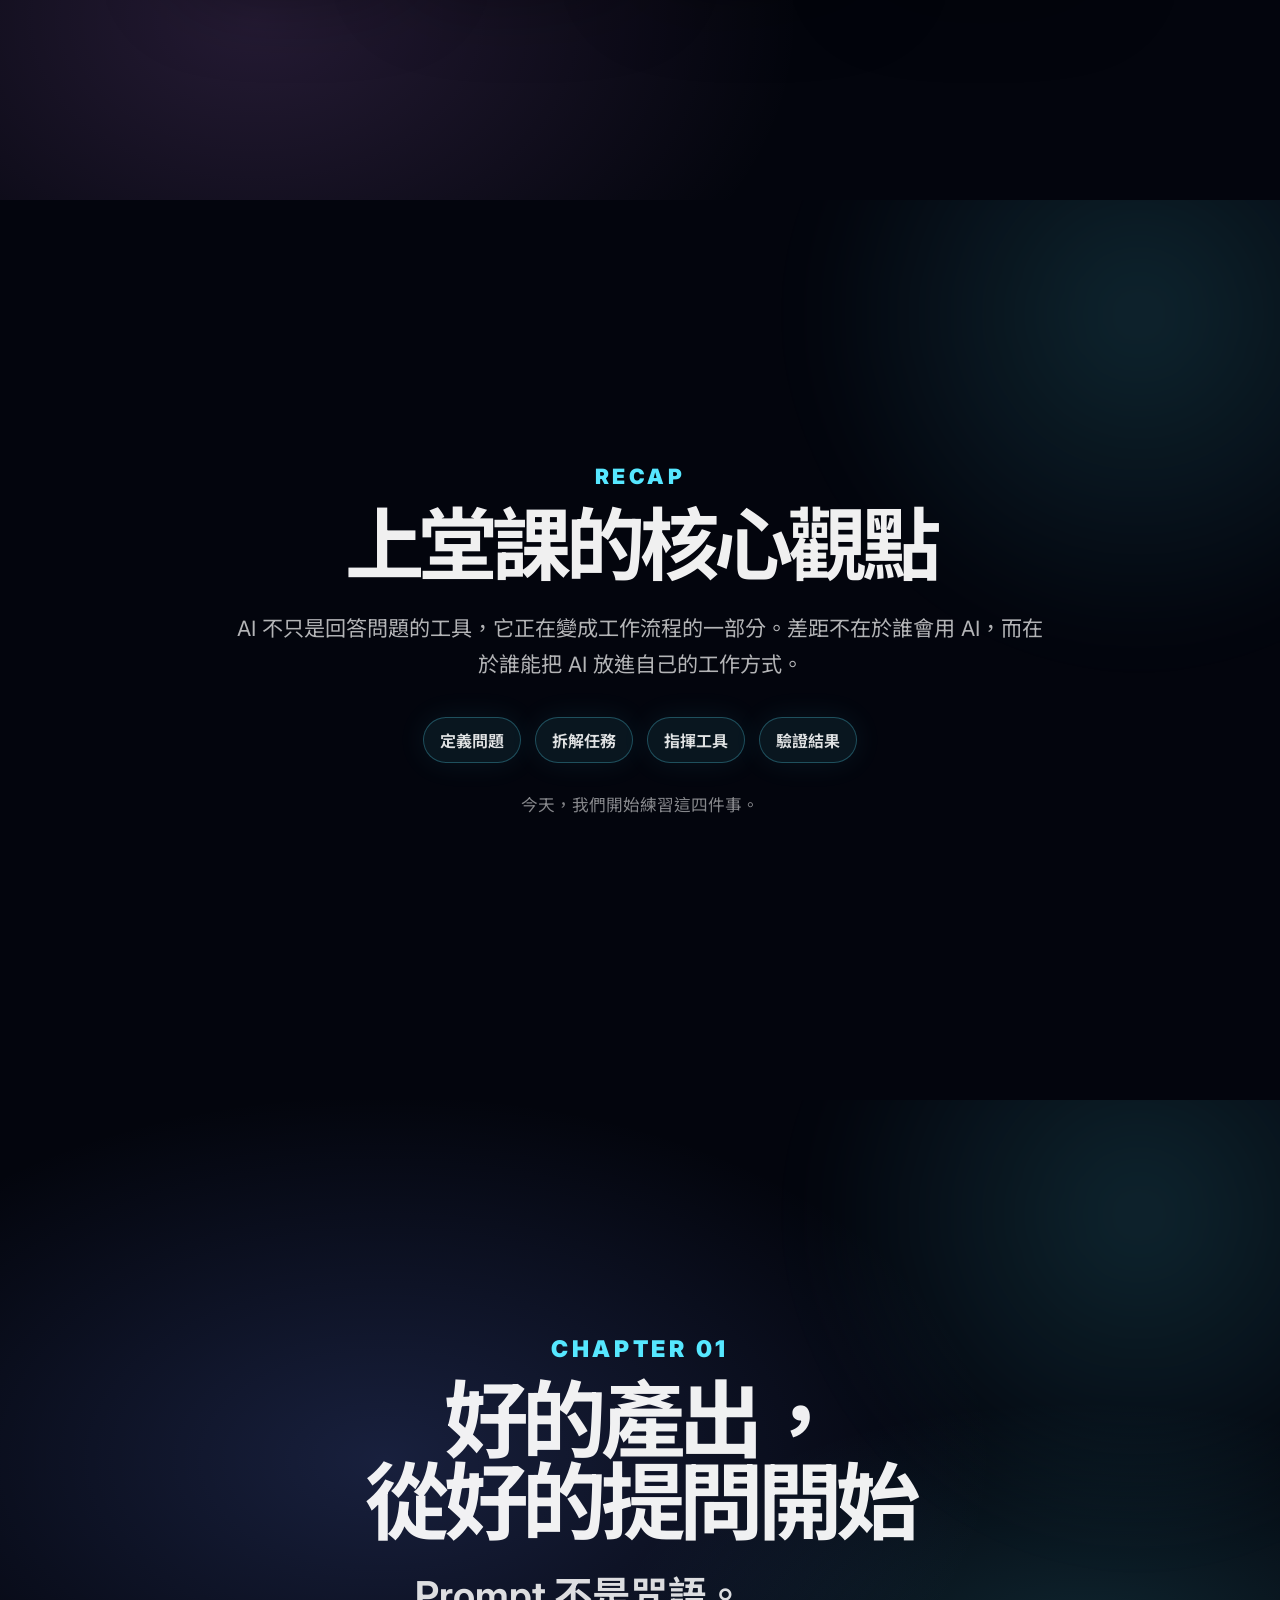
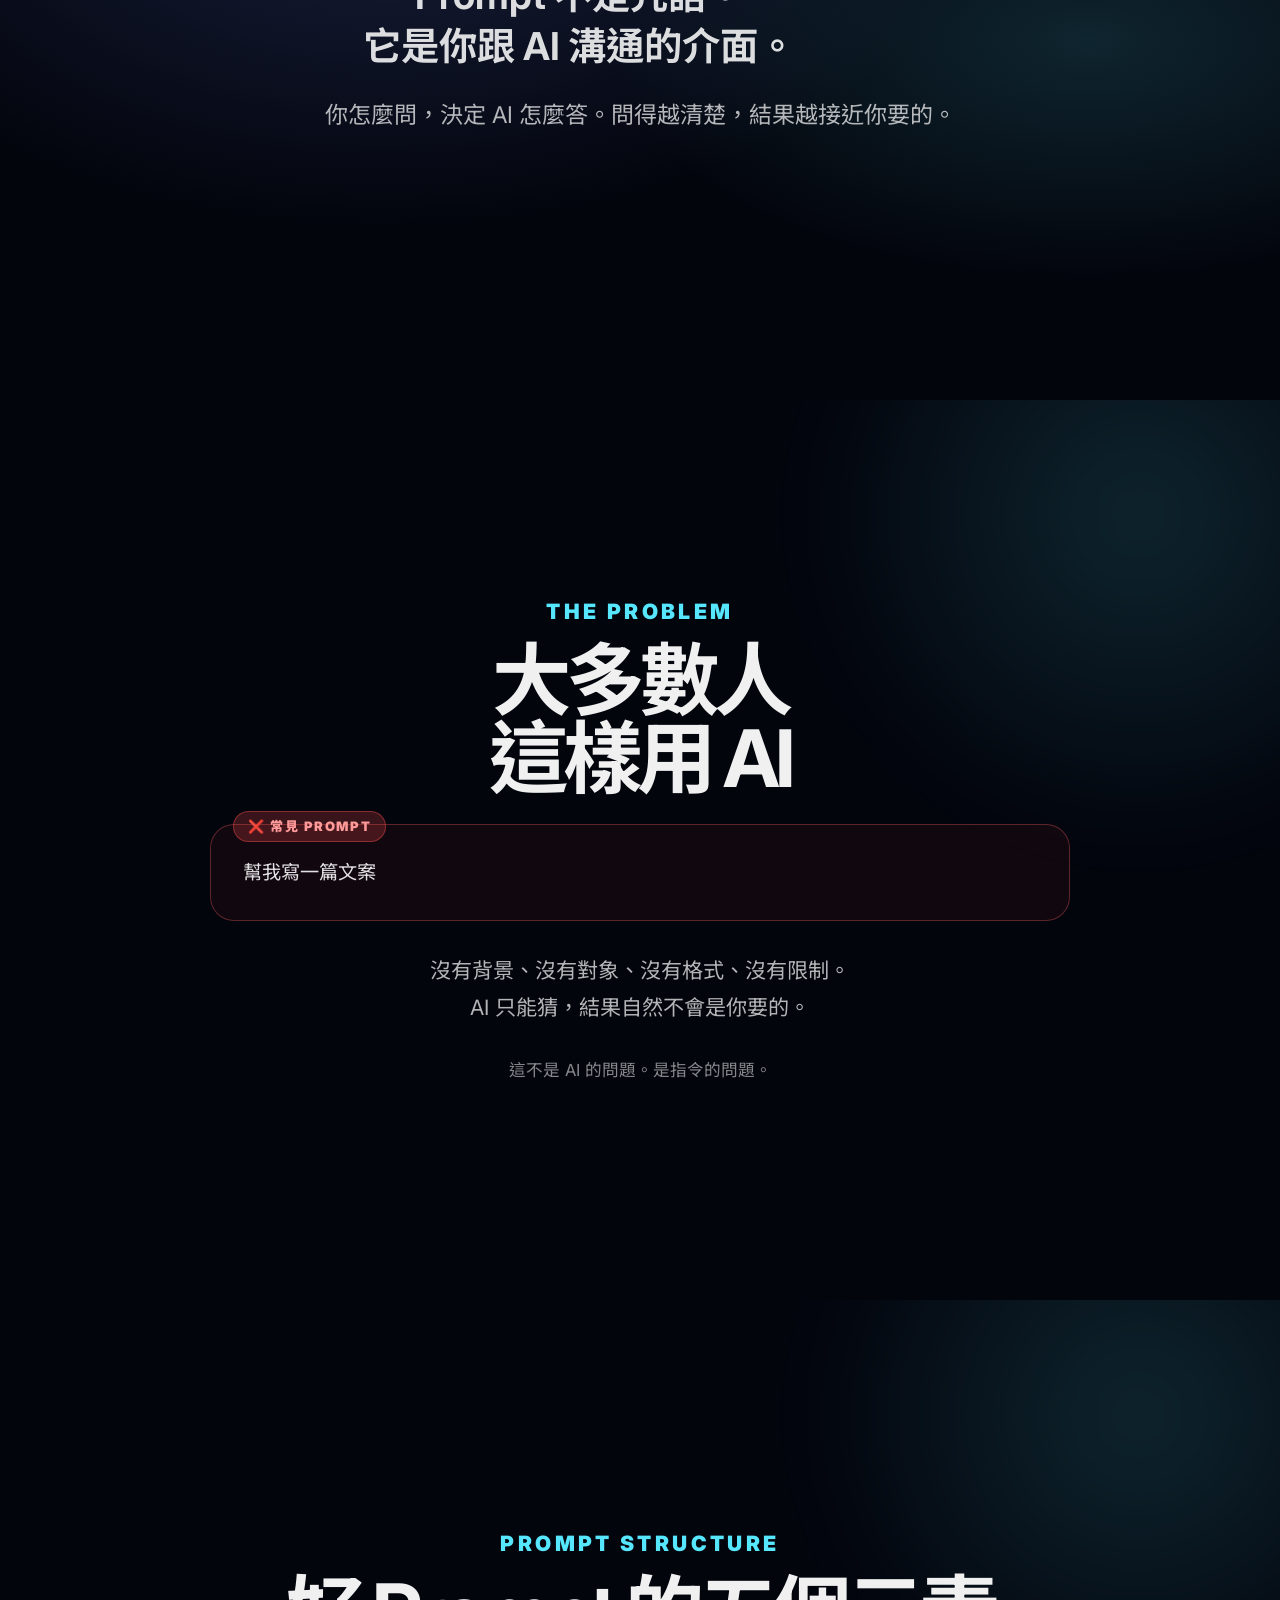
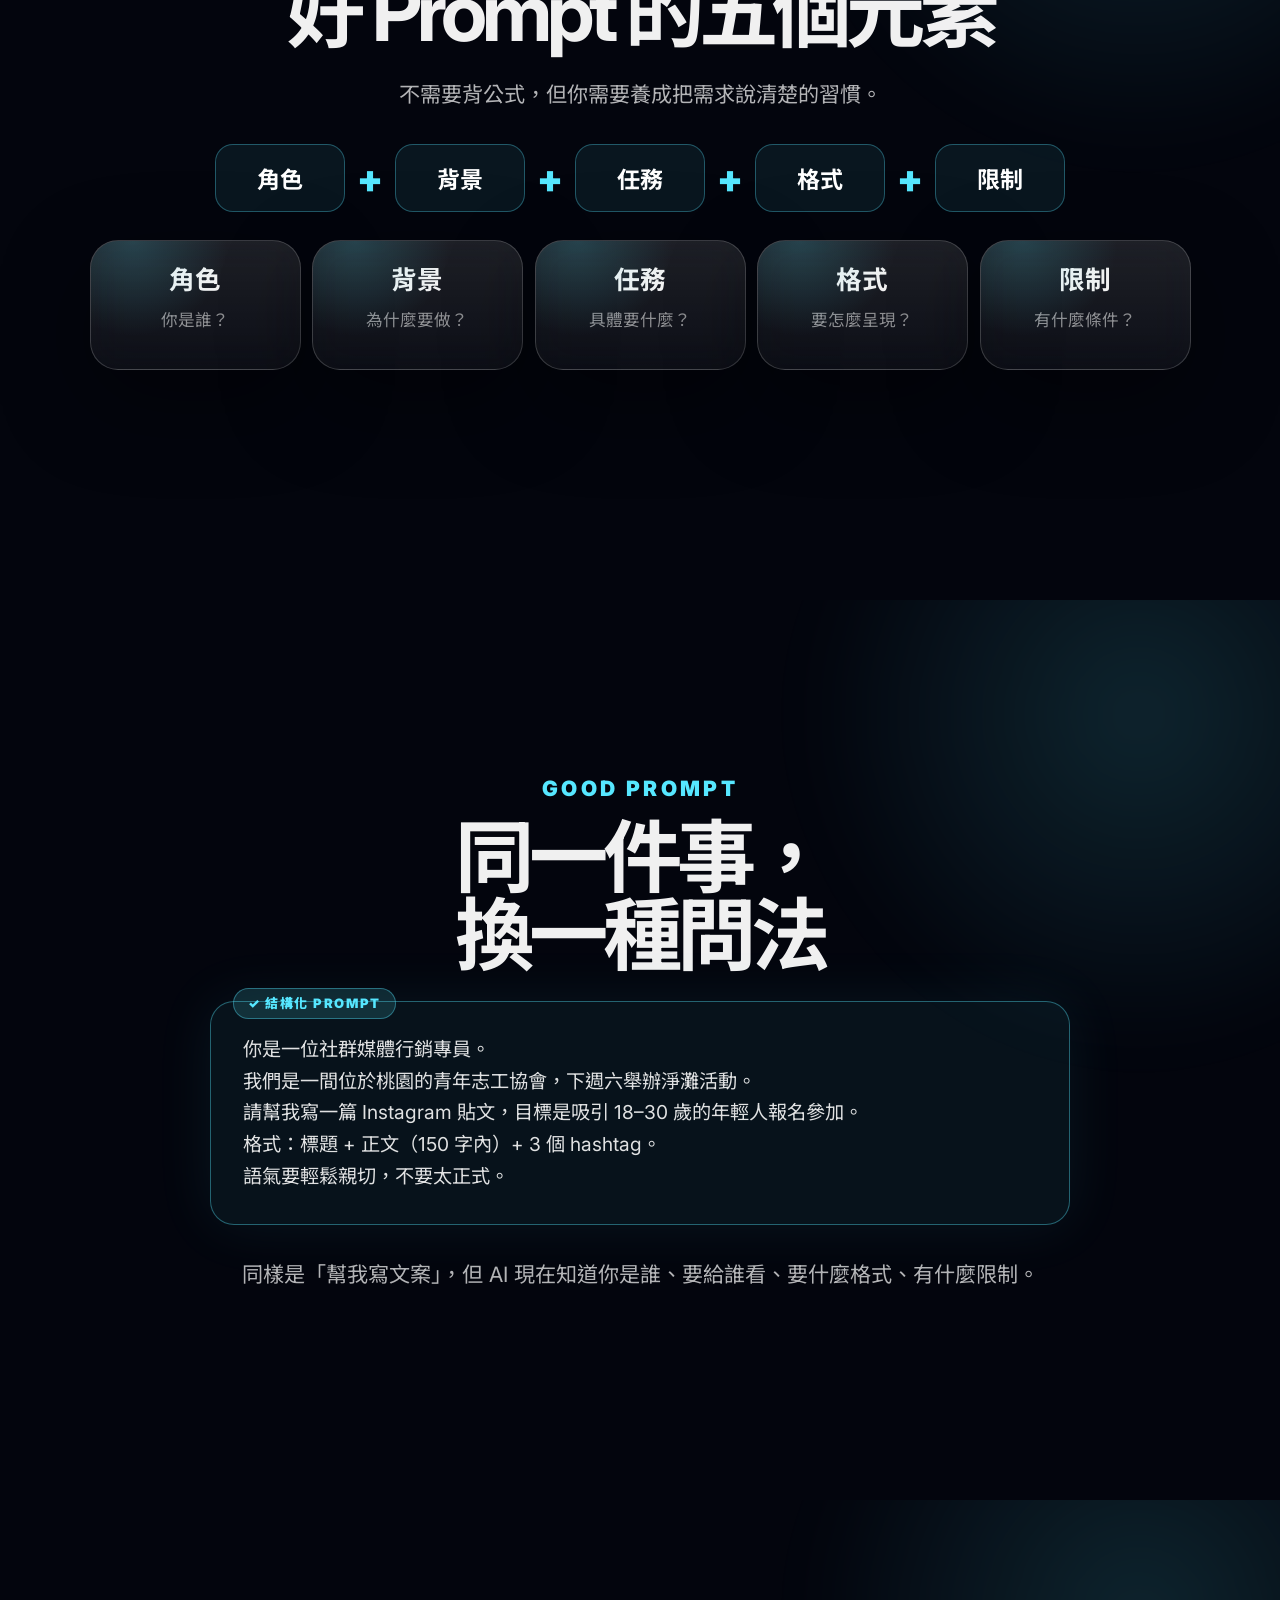
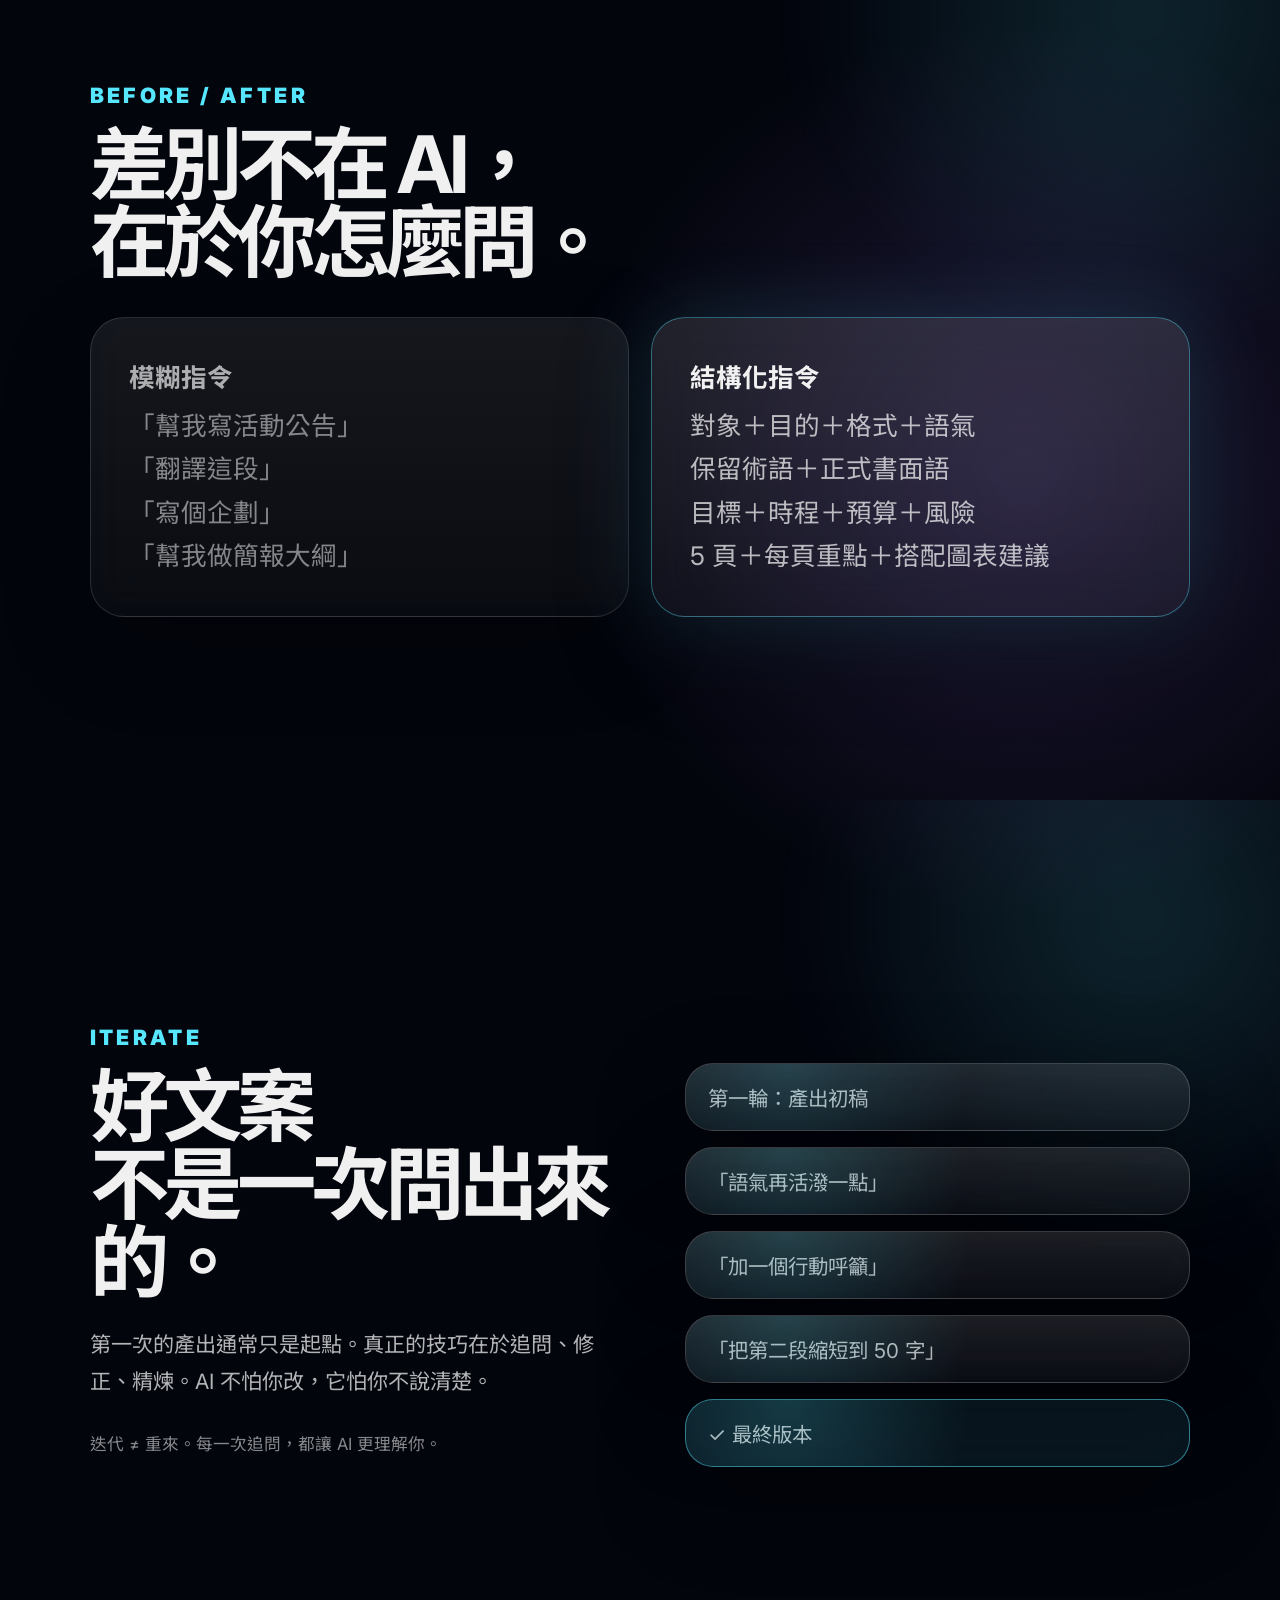
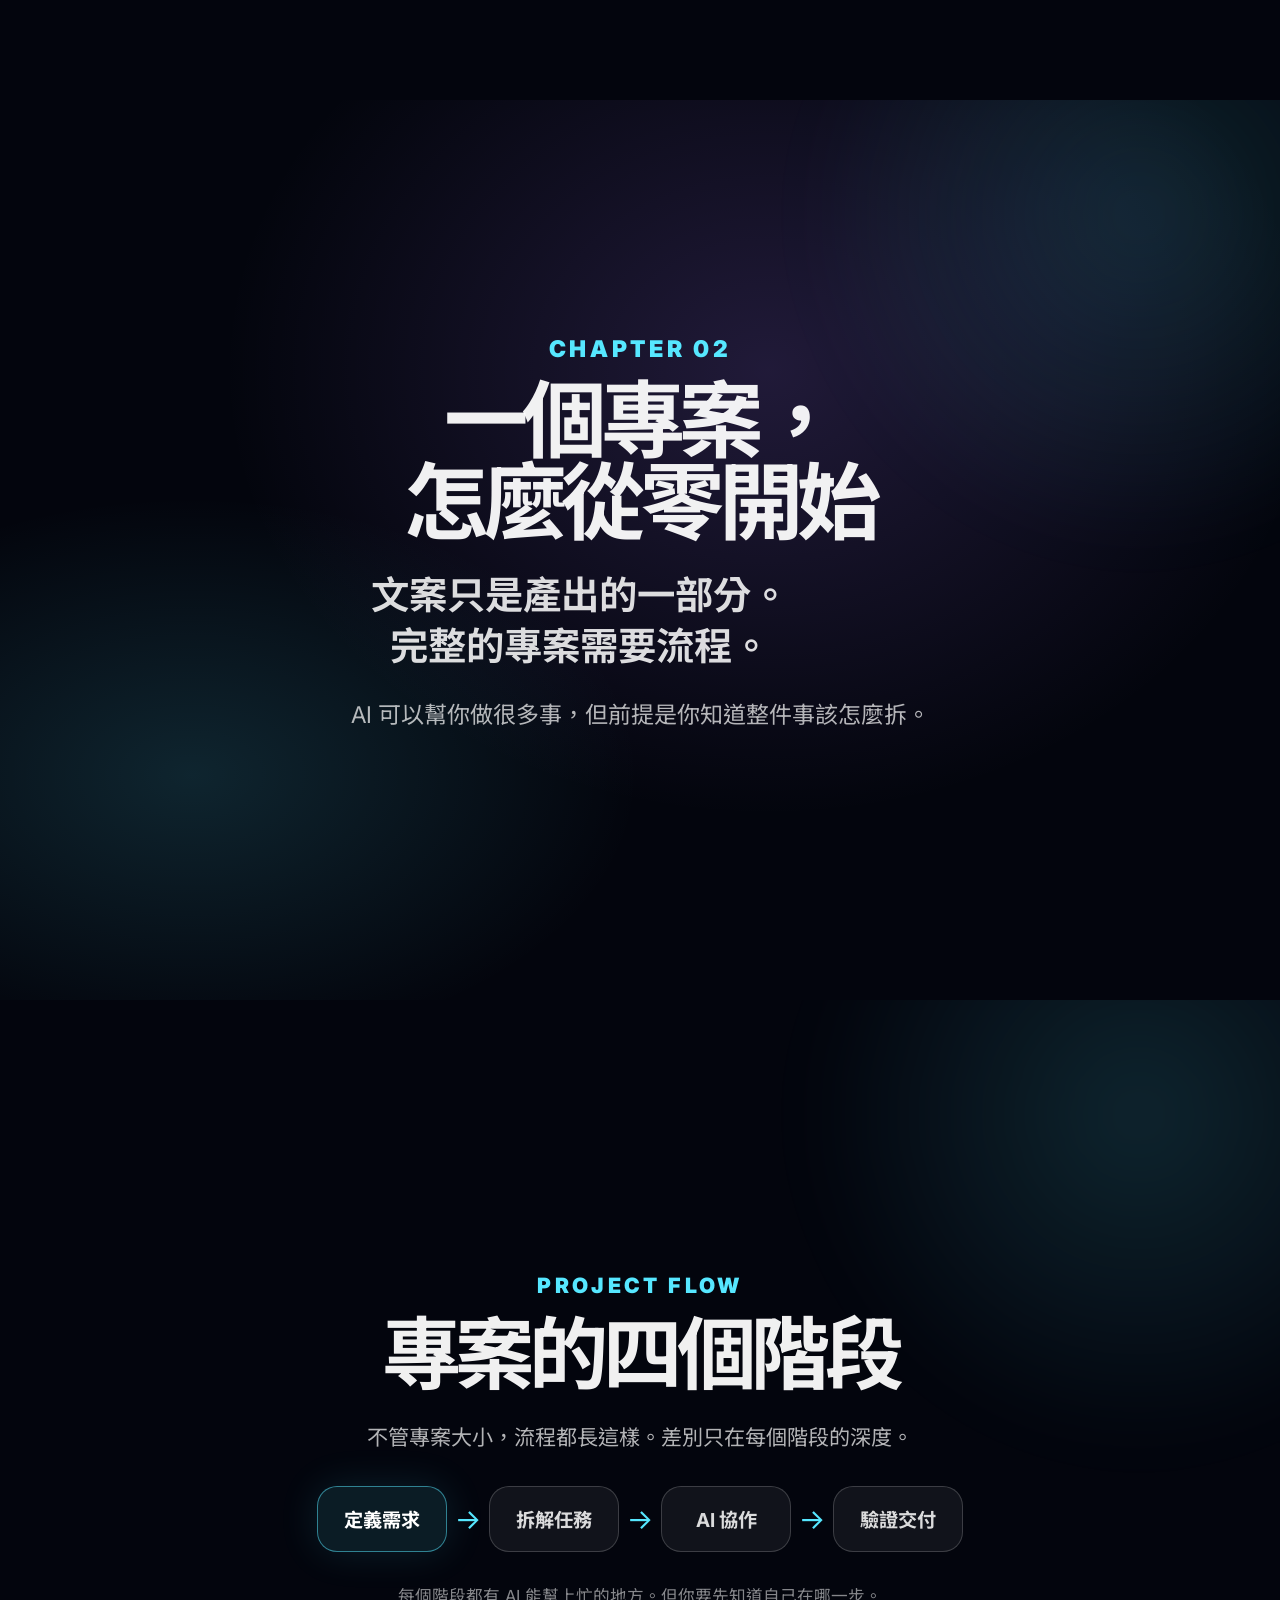
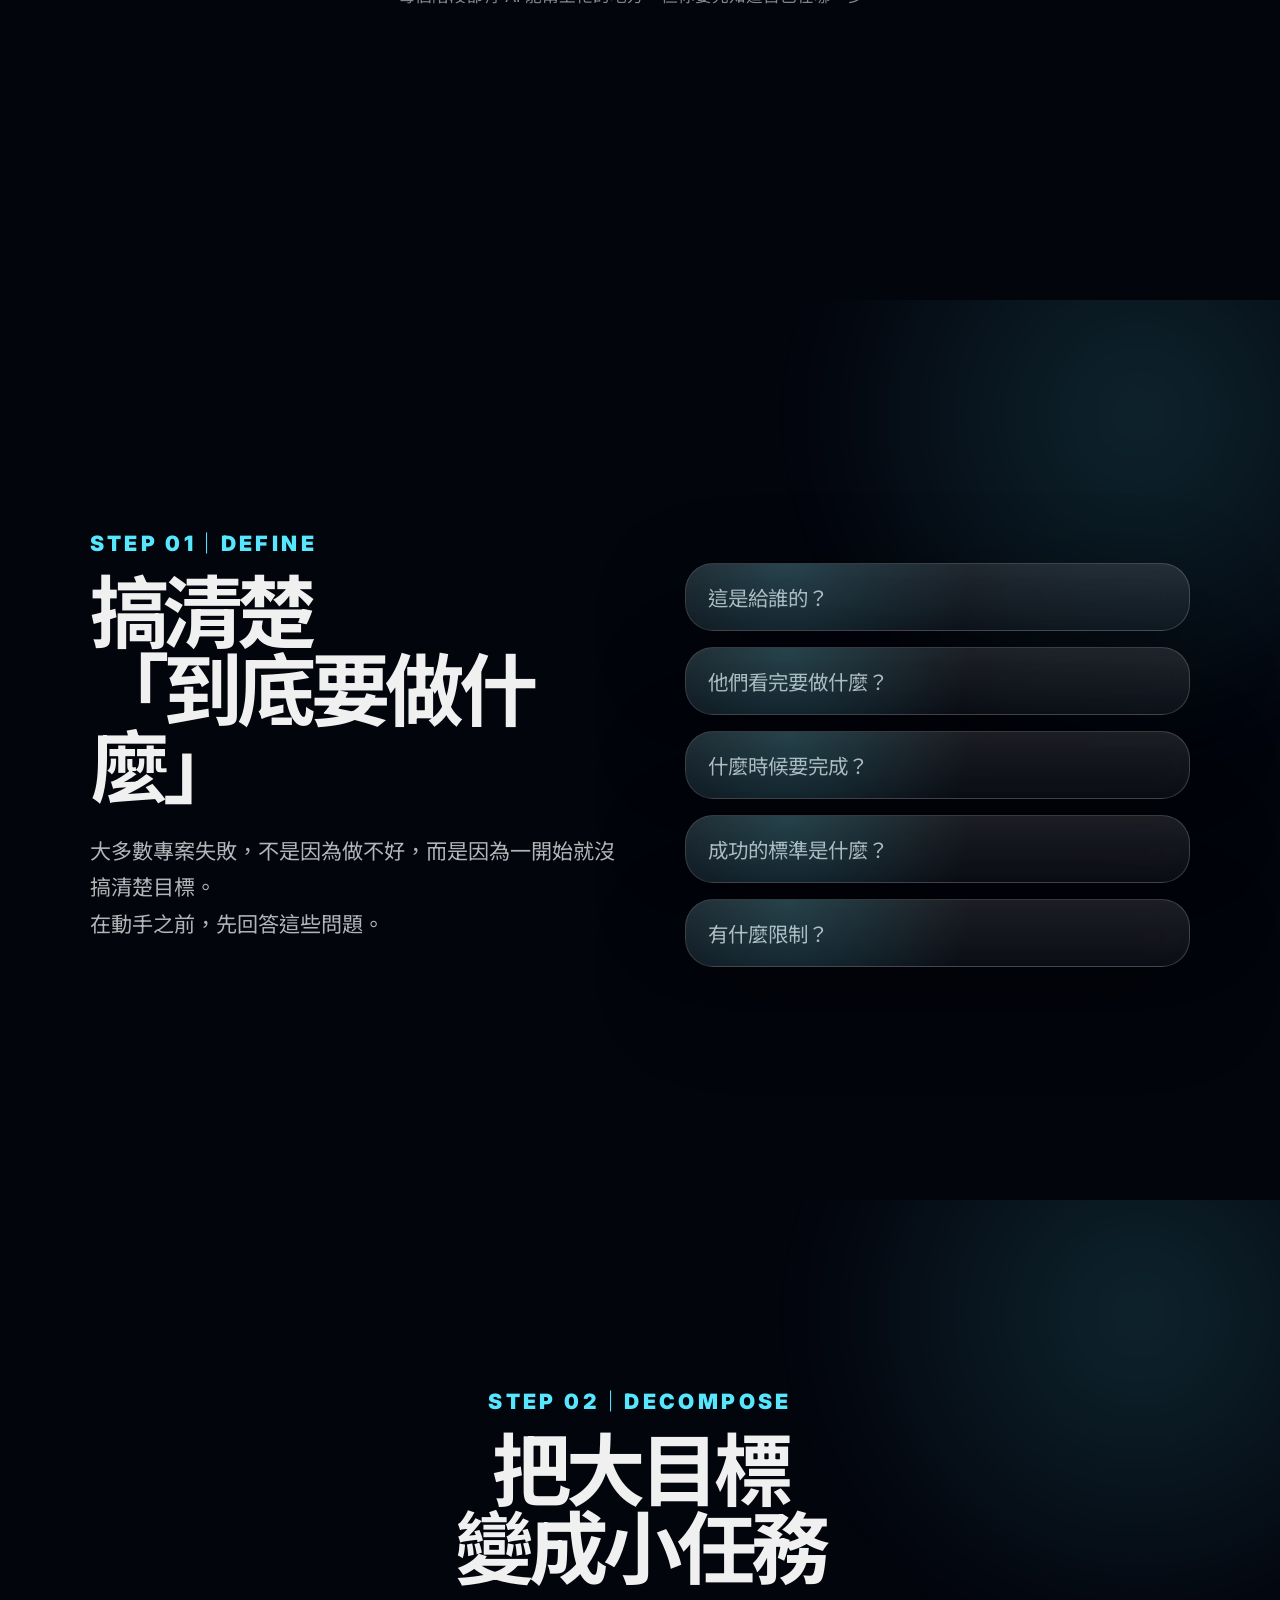
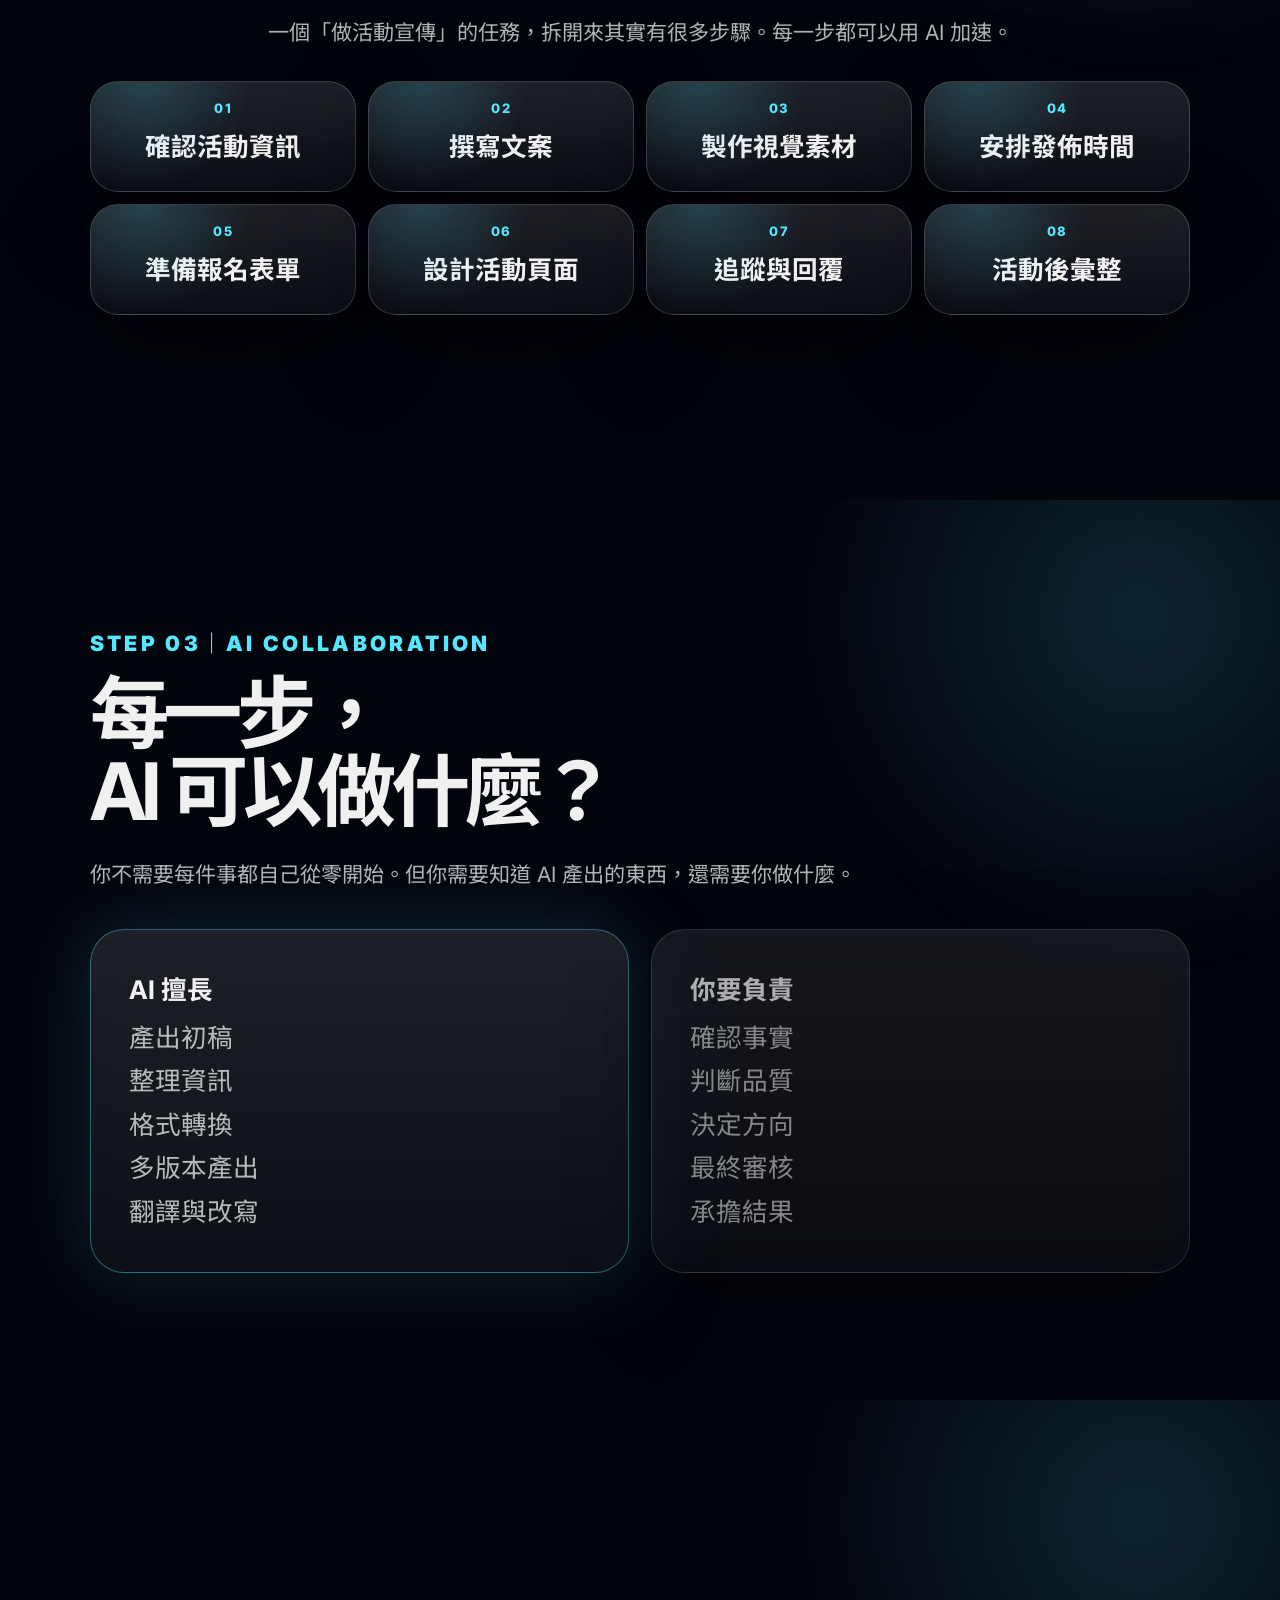
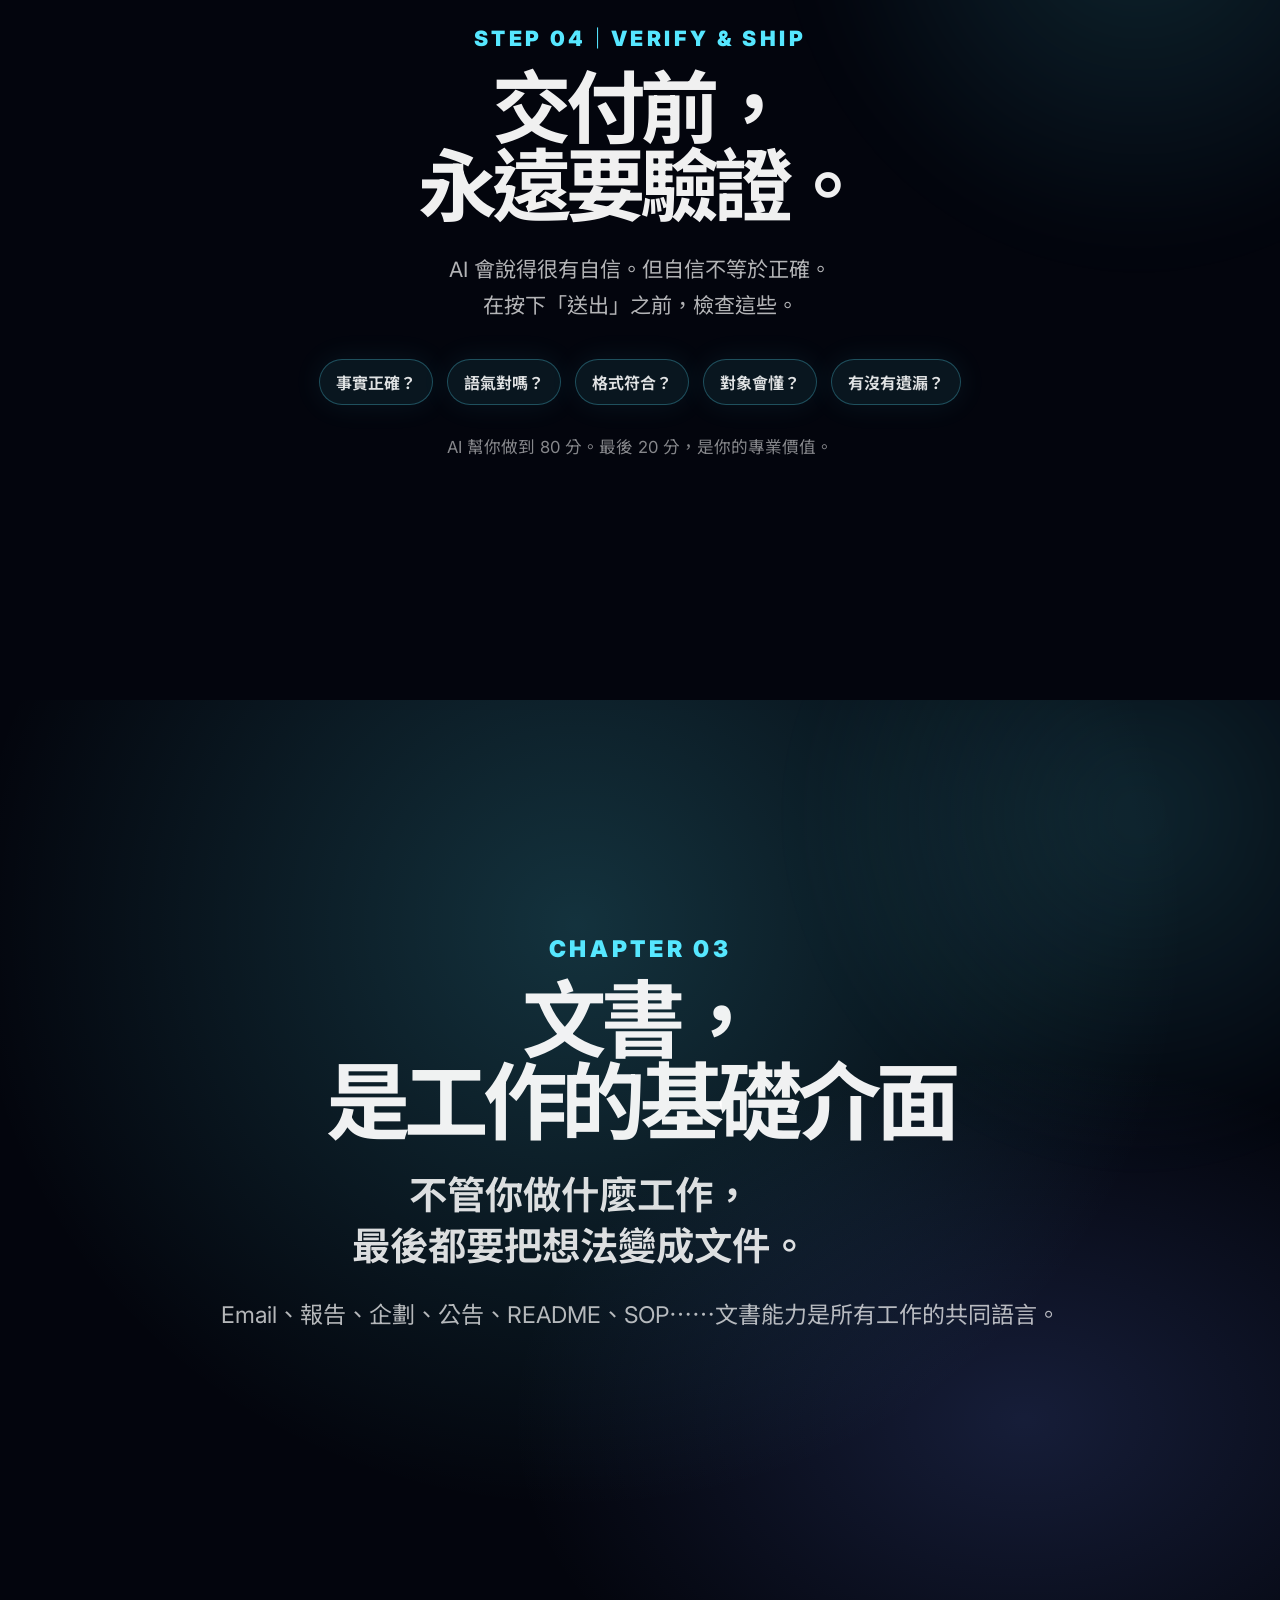
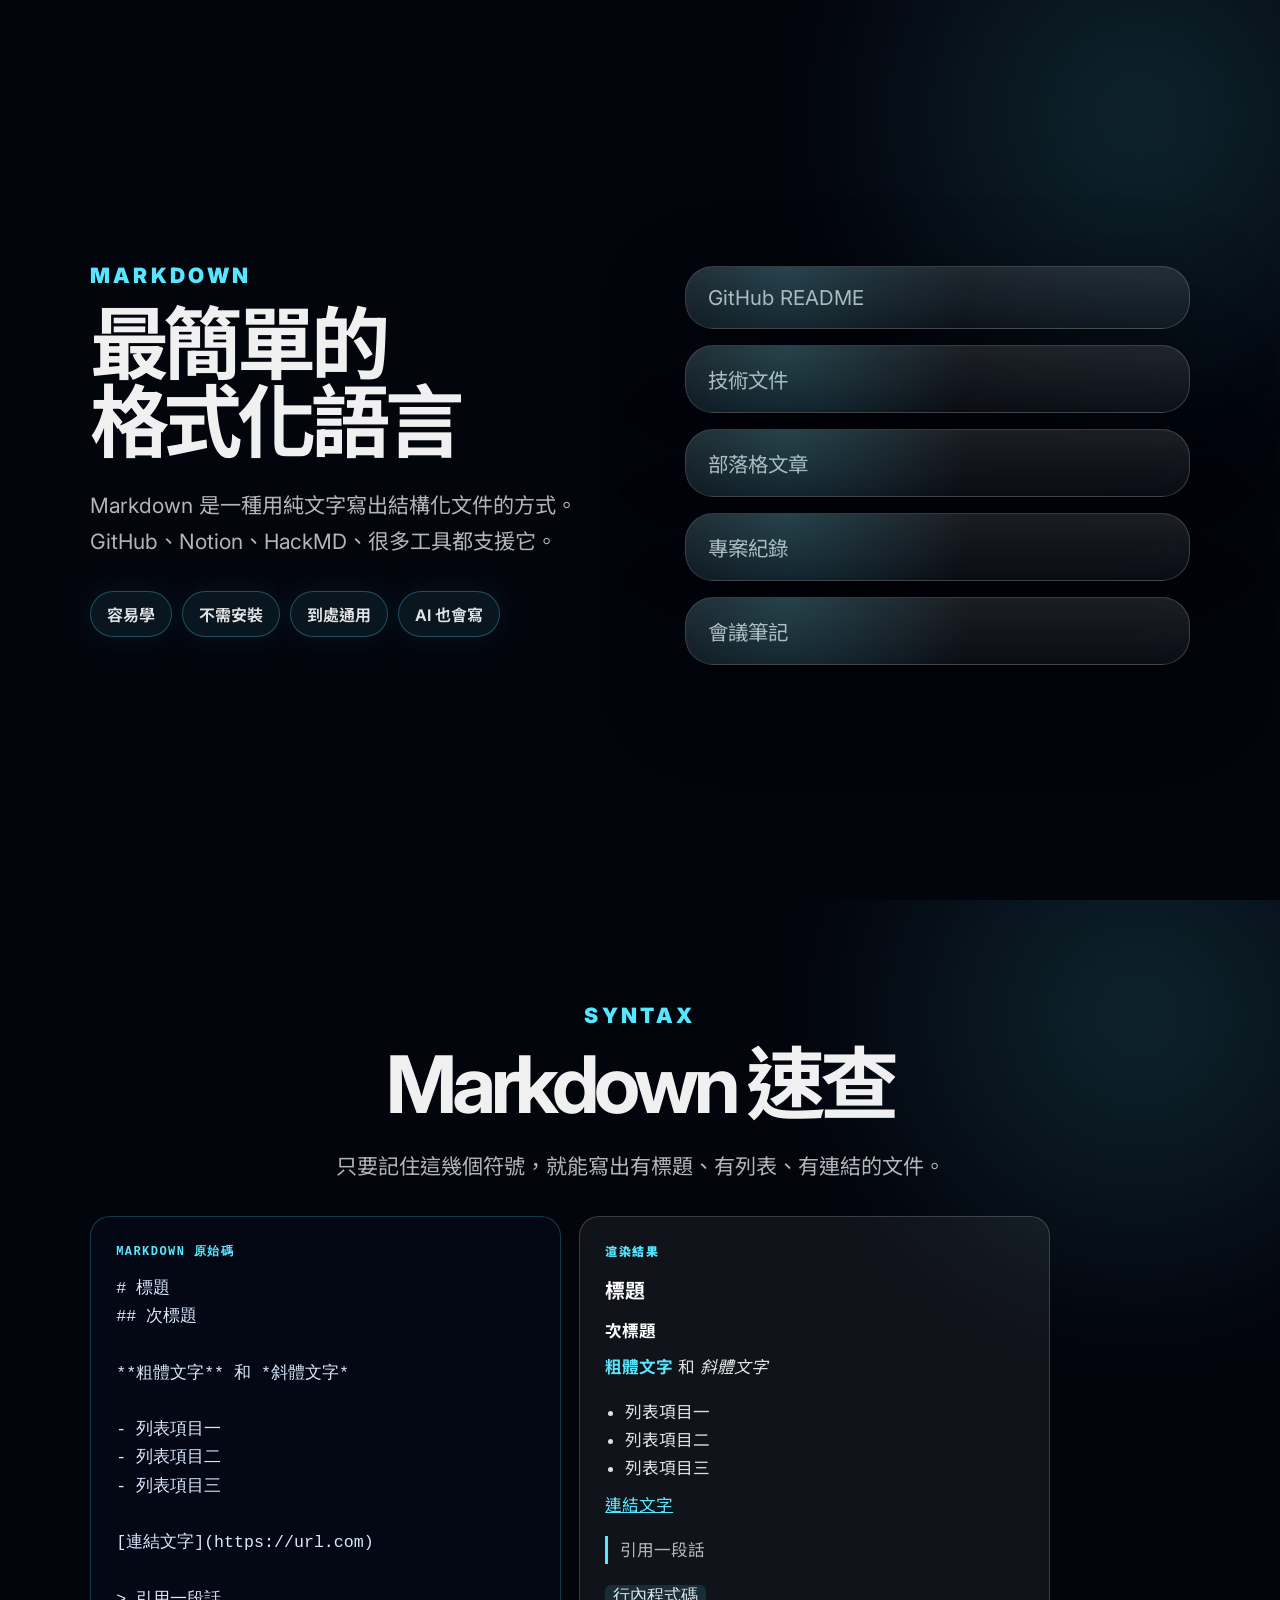
==== commit badf219b: "Add files via upload" ====
--- a/index.html
+++ b/index.html
@@ -29,6 +29,7 @@
         <p class="subtitle">學會提問、學會產出、學會發佈。</p>
         <p class="narrative">上一堂課我們看到 AI 正在改變工作方式。<br>這一堂課，我們開始動手。</p>
         <p class="micro">用 AI 產出、用 GitHub 發佈</p>
+        <p class="micro" style="margin-top:18px;opacity:.75;letter-spacing:.04em;">By Michael Liao</p>
       </div>
     </section>
 
@@ -740,6 +741,7 @@
         <p class="subtitle">不要只是使用 AI。<br>用它做出東西，然後讓世界看到。</p>
         <p class="narrative">會寫 Prompt，只是第一步。能產出完整作品，能放上網路讓人看到，這才是真正的 AI 工作能力。</p>
         <p class="micro">Next｜工具串接與自動化工作流</p>
+        <p class="micro" style="margin-top:18px;opacity:.75;letter-spacing:.04em;">By Michael Liao</p>
       </div>
     </section>
 
